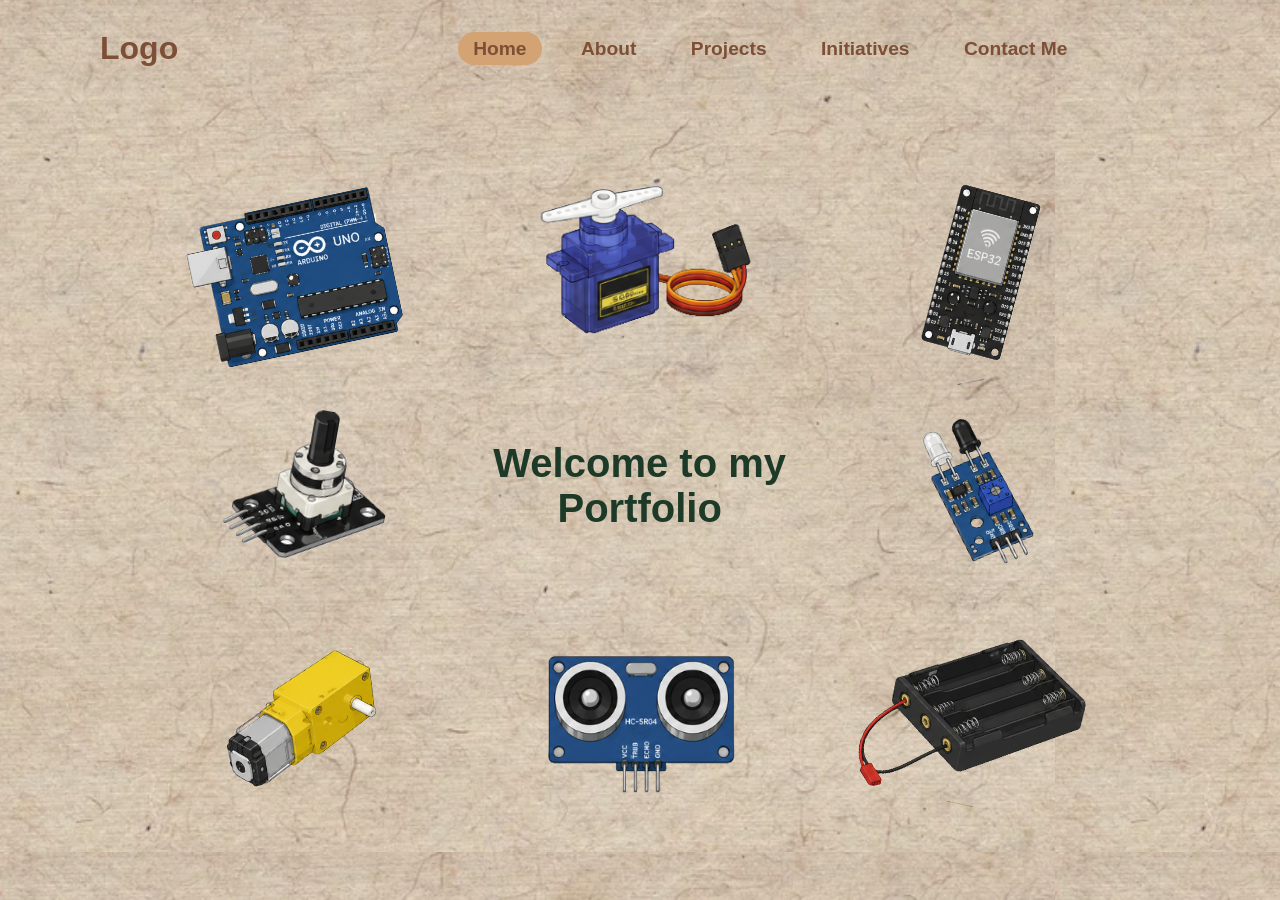
==== index.html @ 2d69be0c "Merge branch 'main' of https://github.com/PakshPuri/baldeagle" ====
<html>
    <head>
        <meta charset="UTF-8">
        <meta name="viewport" content="width=device-width, initial-scale=1.0">
        <meta http-equiv="X-UA-Compatible" content="ie=edge">
        <title>Paksh ka portfolio </title>
        <link rel="stylesheet" href="pks.css">
    </head>
    <body>
        <div class="app-scrollbar-wrapper">
                <header>
                    <h2 class="logo">Logo</h2>
                    <nav class="navigation">
                        <a href="#home" class="active">Home</a>
                        <a href="#about">About</a>
                        <a href="#projects">Projects</a>
                        <a href="#initiatives">Initiatives</a>
                        <a href="#contact">Contact Me</a>
                    </nav>
                </header>
                <section class="parallax" id="home">
                    <img src="img1.png" alt="1" id="img1">
                    <img src="img8.png" alt="8" id="img8"> 
                    <img src="img2.png" alt="2" id="img2">
                    <img src="img3.png" alt="3" id="img3">
                    <h2 id="text">Welcome to my Portfolio</h2>
                    <img src="img4.png" alt="4" id="img4">   
                    <img src="img12.png" alt="5" id="img5">
                    <img src="img13.png" alt="6" id="img6"> 
                    <img src="img11.png" alt="7" id="img7">
                </section>
                <section class="sec" id="about">
                    <h2>About Me</h2>
                    <div class="layout-container">
                        <p class="left-text">Lorem ipsum dolor sit amet, consectetur adipiscing elit. Donec vel sapien eget nunc efficitur commodo. Curabitur at felis a enim efficitur bibendum. Sed ut perspiciatis unde omnis iste natus error sit voluptatem accusantium doloremque laudantium.
                            Lorem ipsum dolor sit amet, consectetur adipisicing elit. Ipsum quisquam molestias consectetur sapiente optio magni. Omnis vitae quo corrupti odit similique nisi officia atque consectetur suscipit. Cupiditate eos adipisci ipsa.
                            Lorem ipsum dolor, sit amet consectetur adipisicing elit. Aliquam autem soluta quis? Nobis, quo vitae? Dolor repudiandae, beatae alias adipisci rerum nam quas similique molestias autem. Optio aut odit ad.
                            Lorem ipsum dolor sit amet consectetur adipisicing elit. Voluptas, voluptate. Doloribus, quisquam. Voluptas, voluptate. Doloribus, quisquam. Voluptas, voluptate. Doloribus, quisquam. Voluptas, voluptate. Doloribus, quisquam.
                            <br><br>
                            Lorem ipsum dolor sit amet, consectetur adipiscing elit. Donec vel sapien eget nunc efficitur commodo. Curabitur at felis a enim efficitur bibendum. Sed ut perspiciatis unde omnis iste natus error sit voluptatem accusantium doloremque laudantium.
                            Lorem ipsum dolor sit amet, consectetur adipisicing elit. Ipsum quisquam molestias consectetur sapiente optio magni. Omnis vitae quo corrupti odit similique nisi officia atque consectetur suscipit. Cupiditate eos adipisci ipsa.
                            Lorem ipsum dolor, sit amet consectetur adipisicing elit. Aliquam autem soluta quis? Nobis, quo vitae? Dolor repudiandae, beatae alias adipisci rerum nam quas similique molestias autem. Optio aut odit ad.
                            Lorem ipsum dolor sit amet consectetur adipisicing elit. Voluptas, voluptate. Doloribus, quisquam. Voluptas, voluptate. Doloribus, quisquam. Voluptas, voluptate. Doloribus, quisquam. Voluptas, voluptate. Doloribus, quisquam.
                            <br><br>
                            Lorem ipsum dolor sit amet, consectetur adipiscing elit. Donec vel sapien eget nunc efficitur commodo. Curabitur at felis a enim efficitur bibendum. Sed ut perspiciatis unde omnis iste natus error sit voluptatem accusantium doloremque laudantium.
                            Lorem ipsum dolor sit amet, consectetur adipisicing elit. Ipsum quisquam molestias consectetur sapiente optio magni. Omnis vitae quo corrupti odit similique nisi officia atque consectetur suscipit. Cupiditate eos adipisci ipsa.
                            Lorem ipsum dolor, sit amet consectetur adipisicing elit. Aliquam autem soluta quis? Nobis, quo vitae? Dolor repudiandae, beatae alias adipisci rerum nam quas similique molestias autem. Optio aut odit ad.
                            Lorem ipsum dolor sit amet consectetur adipisicing elit. Voluptas, voluptate. Doloribus, quisquam. Voluptas, voluptate. Doloribus, quisquam. Voluptas, voluptate. Doloribus, quisquam. Voluptas, voluptate. Doloribus, quisquam.
                            <br><br>
                            Lorem ipsum dolor sit amet, consectetur adipiscing elit. Donec vel sapien eget nunc efficitur commodo. Curabitur at felis a enim efficitur bibendum. Sed ut perspiciatis unde omnis iste natus error sit voluptatem accusantium doloremque laudantium.
                            Lorem ipsum dolor sit amet, consectetur adipisicing elit. Ipsum quisquam molestias consectetur sapiente optio magni. Omnis vitae quo corrupti odit similique nisi officia atque consectetur suscipit. Cupiditate eos adipisci ipsa.
                            Lorem ipsum dolor, sit amet consectetur adipisicing elit. Aliquam autem soluta quis? Nobis, quo vitae? Dolor repudiandae, beatae alias adipisci rerum nam quas similique molestias autem. Optio aut odit ad.
                            Lorem ipsum dolor sit amet consectetur adipisicing elit. Voluptas, voluptate. Doloribus, quisquam. Voluptas, voluptate. Doloribus, quisquam. Voluptas, voluptate. Doloribus, quisquam. Voluptas, voluptate. Doloribus, quisquam.
                            <br><br>
                            Lorem ipsum dolor sit amet, consectetur adipiscing elit. Donec vel sapien eget nunc efficitur commodo. Curabitur at felis a enim efficitur bibendum. Sed ut perspiciatis unde omnis iste natus error sit voluptatem accusantium doloremque laudantium.
                            Lorem ipsum dolor sit amet, consectetur adipisicing elit. Ipsum quisquam molestias consectetur sapiente optio magni. Omnis vitae quo corrupti odit similique nisi officia atque consectetur suscipit. Cupiditate eos adipisci ipsa.
                            Lorem ipsum dolor, sit amet consectetur adipisicing elit. Aliquam autem soluta quis? Nobis, quo vitae? Dolor repudiandae, beatae alias adipisci rerum nam quas similique molestias autem. Optio aut odit ad.
                            Lorem ipsum dolor sit amet consectetur adipisicing elit. Voluptas, voluptate. Doloribus, quisquam. Voluptas, voluptate. Doloribus, quisquam. Voluptas, voluptate. Doloribus, quisquam. Voluptas, voluptate. Doloribus, quisquam.
                            <br><br>
                            Lorem ipsum dolor sit amet, consectetur adipiscing elit. Donec vel sapien eget nunc efficitur commodo. Curabitur at felis a enim efficitur bibendum. Sed ut perspiciatis unde omnis iste natus error sit voluptatem accusantium doloremque laudantium.
                            Lorem ipsum dolor sit amet, consectetur adipisicing elit. Ipsum quisquam molestias consectetur sapiente optio magni. Omnis vitae quo corrupti odit similique nisi officia atque consectetur suscipit. Cupiditate eos adipisci ipsa.
                            Lorem ipsum dolor, sit amet consectetur adipisicing elit. Aliquam autem soluta quis? Nobis, quo vitae? Dolor repudiandae, beatae alias adipisci rerum nam quas similique molestias autem. Optio aut odit ad.
                            Lorem ipsum dolor sit amet consectetur adipisicing elit. Voluptas, voluptate. Doloribus, quisquam. Voluptas, voluptate. Doloribus, quisquam. Voluptas, voluptate. Doloribus, quisquam. Voluptas, voluptate. Doloribus, quisquam.
                        </p>
                        <div class="slider" style="--width: 250px; --height: 250px; --quantity: 9;">
                            <div class="list">
                                <div class="item" style="--position: 1;"><img src="img1.png" alt="16"></div>
                                <div class="item" style="--position: 2;"><img src="img2.png" alt="17"></div>
                                <div class="item" style="--position: 3;"><img src="img3.png" alt="18"></div>
                                <div class="item" style="--position: 4;"><img src="img4.png" alt="19"></div>
                                <div class="item" style="--position: 5;"><img src="img7.png" alt="20"></div>
                                <div class="item" style="--position: 6;"><img src="img8.png" alt="21"></div>
                                <div class="item" style="--position: 7;"><img src="img11.png" alt="22"></div>
                                <div class="item" style="--position: 8;"><img src="img12.png" alt="23"></div>
                                <div class="item" style="--position: 9;"><img src="img13.png" alt="24"></div> 
                            </div>
                        </div>
                    </div>
                </section>
                <section class="sec" id="projects">
                    <div class="robot-wrapper">
                        <img src="img9.png" class="robot-body" alt="Robot Body">
                        <img src="img10.png" class="robot-arm" alt="Robot Arm">
                    </div>
                    <h2 class="has">Projects</h2>
                    <div class="man">
                        <div class="boy" style="--quantity: 9;">
                            <div class="guy" style="--position: 1;">
                                <div class="article-box">
                                    <h3 class="article-title">Lorem Ipsum Heading</h3>
                                    <img src="https://placehold.co/250x200/D4A373/ffffff?text=Image" alt="Article Thumbnail" class="article-img">
                                    <p class="article-text">
                                        Lorem ipsum dolor sit amet, consectetur adipiscing elit. Sed do eiusmod tempor incididunt ut labore et dolore magna aliqua. Ut enim ad minim veniam, quis nostrud exercitation ullamco laboris nisi ut aliquip ex ea commodo consequat. Duis aute irure dolor in reprehenderit in voluptate velit esse cillum dolore.
                                    </p>
                                </div>
                            </div>
                            <div class="guy" style="--position: 2;">
                                <div class="article-box">
                                    <h3 class="article-title">Lorem Ipsum Heading</h3>
                                    <img src="https://placehold.co/250x200/D4A373/ffffff?text=Image" alt="Article Thumbnail" class="article-img">
                                    <p class="article-text">
                                        Lorem ipsum dolor sit amet, consectetur adipiscing elit. Sed do eiusmod tempor incididunt ut labore et dolore magna aliqua. Ut enim ad minim veniam, quis nostrud exercitation ullamco laboris nisi ut aliquip ex ea commodo consequat. Duis aute irure dolor in reprehenderit in voluptate velit esse cillum dolore.
                                    </p>
                                </div>
                            </div>
                            <div class="guy" style="--position: 3;">
                                <div class="article-box">
                                    <h3 class="article-title">Lorem Ipsum Heading</h3>
                                    <img src="https://placehold.co/250x200/D4A373/ffffff?text=Image" alt="Article Thumbnail" class="article-img">
                                    <p class="article-text">
                                        Lorem ipsum dolor sit amet, consectetur adipiscing elit. Sed do eiusmod tempor incididunt ut labore et dolore magna aliqua. Ut enim ad minim veniam, quis nostrud exercitation ullamco laboris nisi ut aliquip ex ea commodo consequat. Duis aute irure dolor in reprehenderit in voluptate velit esse cillum dolore.
                                    </p>
                                </div>
                            </div>
                            <div class="guy" style="--position: 4;">
                                <div class="article-box">
                                    <h3 class="article-title">Lorem Ipsum Heading</h3>
                                    <img src="https://placehold.co/250x200/D4A373/ffffff?text=Image" alt="Article Thumbnail" class="article-img">
                                    <p class="article-text">
                                        Lorem ipsum dolor sit amet, consectetur adipiscing elit. Sed do eiusmod tempor incididunt ut labore et dolore magna aliqua. Ut enim ad minim veniam, quis nostrud exercitation ullamco laboris nisi ut aliquip ex ea commodo consequat. Duis aute irure dolor in reprehenderit in voluptate velit esse cillum dolore.
                                    </p>
                                </div>
                            </div>
                            <div class="guy" style="--position: 5;">
                                <div class="article-box">
                                    <h3 class="article-title">Lorem Ipsum Heading</h3>
                                    <img src="https://placehold.co/250x200/D4A373/ffffff?text=Image" alt="Article Thumbnail" class="article-img">
                                    <p class="article-text">
                                        Lorem ipsum dolor sit amet, consectetur adipiscing elit. Sed do eiusmod tempor incididunt ut labore et dolore magna aliqua. Ut enim ad minim veniam, quis nostrud exercitation ullamco laboris nisi ut aliquip ex ea commodo consequat. Duis aute irure dolor in reprehenderit in voluptate velit esse cillum dolore.
                                    </p>
                                </div>
                            </div>
                            <div class="guy" style="--position: 6;">
                                <div class="article-box">
                                    <h3 class="article-title">Lorem Ipsum Heading</h3>
                                    <img src="https://placehold.co/250x200/D4A373/ffffff?text=Image" alt="Article Thumbnail" class="article-img">
                                    <p class="article-text">
                                        Lorem ipsum dolor sit amet, consectetur adipiscing elit. Sed do eiusmod tempor incididunt ut labore et dolore magna aliqua. Ut enim ad minim veniam, quis nostrud exercitation ullamco laboris nisi ut aliquip ex ea commodo consequat. Duis aute irure dolor in reprehenderit in voluptate velit esse cillum dolore.
                                    </p>
                                </div>
                            </div>
                            <div class="guy" style="--position: 7;">
                                <div class="article-box">
                                    <h3 class="article-title">Lorem Ipsum Heading</h3>
                                    <img src="https://placehold.co/250x200/D4A373/ffffff?text=Image" alt="Article Thumbnail" class="article-img">
                                    <p class="article-text">
                                        Lorem ipsum dolor sit amet, consectetur adipiscing elit. Sed do eiusmod tempor incididunt ut labore et dolore magna aliqua. Ut enim ad minim veniam, quis nostrud exercitation ullamco laboris nisi ut aliquip ex ea commodo consequat. Duis aute irure dolor in reprehenderit in voluptate velit esse cillum dolore.
                                    </p>
                                </div>
                            </div>
                            <div class="guy" style="--position: 8;">
                                <div class="article-box">
                                    <h3 class="article-title">Lorem Ipsum Heading</h3>
                                    <img src="https://placehold.co/250x200/D4A373/ffffff?text=Image" alt="Article Thumbnail" class="article-img">
                                    <p class="article-text">
                                        Lorem ipsum dolor sit amet, consectetur adipiscing elit. Sed do eiusmod tempor incididunt ut labore et dolore magna aliqua. Ut enim ad minim veniam, quis nostrud exercitation ullamco laboris nisi ut aliquip ex ea commodo consequat. Duis aute irure dolor in reprehenderit in voluptate velit esse cillum dolore.
                                    </p>
                                </div>
                            </div>
                            <div class="guy" style="--position: 9;">
                                <div class="article-box">
                                    <h3 class="article-title">Lorem Ipsum Heading</h3>
                                    <img src="https://placehold.co/250x200/D4A373/ffffff?text=Image" alt="Article Thumbnail" class="article-img">
                                    <p class="article-text">
                                        Lorem ipsum dolor sit amet, consectetur adipiscing elit. Sed do eiusmod tempor incididunt ut labore et dolore magna aliqua. Ut enim ad minim veniam, quis nostrud exercitation ullamco laboris nisi ut aliquip ex ea commodo consequat. Duis aute irure dolor in reprehenderit in voluptate velit esse cillum dolore.
                                    </p>
                                </div>
                            </div>
                        </div>
                    </div>
                </section>
                <section  class="sec" id="initiatives">
                    <h2 class="has">Initiatives</h2>
                        <div class="vroaajkalthandbahuthogayihai">
                            <div class ="AYELISTENTOTHIS">
                                <img src="" alt=".." class="HOPLAYIVO-HUMHIPLAYETHE">
                                <h3 class="RAPKATHAMAUSAM">CodeKiran</h3>
                                <img src="" alt=".." class="ITNEMEINTUJHELAGGAYITHAND">
                                <p class="LAADLEISS-SETHANDETOUSKEREPLYTHE">lorem ipsum dolor sit amet, consectetur adipiscing elit. bro finish this come on vs code wheres the lorem placeholder whys it glitchin</p>
                            </div>
                            <br>
                            <br>
                            <div class ="AYELISTENTOTHIS">
                                <img src="" alt=".." class="HOPLAYIVO-HUMHIPLAYETHE">
                                <h3 class="RAPKATHAMAUSAM">Alfaaz</h3>
                                <img src="" alt=".." class="ITNEMEINTUJHELAGGAYITHAND">
                                <p class="LAADLEISS-SETHANDETOUSKEREPLYTHE">lorem ipsum dolor sit amet, consectetur adipiscing elit. bro finish this come on vs code wheres the lorem placeholder whys it glitchin</p>
                            </div>
                        </div>
                </section>
                <section class="sec" id="contact">
                    <h2 class="has">Contact Me</h2>
                    <!-- The form action points directly to your Vercel serverless Python endpoint -->
                    <form action="/api/submit" method="POST" class="contact-form">

                    <!-- Form Header (Optional) -->
                    <h3 class="form-title">Send an Email</h3>
                    <form action="/api/submit" method="POST" class="contact-form">
                    <h2 class="form-title">Send an Email</h2>

                    <!-- 1. STRICT EMAIL INPUT (Requires '@' and a domain extension) -->
                    <div class="form-group">
                        <label for="email">Your Gmail Address</label>
                        <input 
                        type="email" 
                        id="email" 
                        name="visitor_email" 
                        placeholder="example@gmail.com" 
                        required
                        >
                    </div>

                    <!-- 2. REQUIRED SUBJECT BOX -->
                    <div class="form-group">
                        <label for="subject">Subject</label>
                        <input 
                        type="text" 
                        id="subject" 
                        name="email_subject" 
                        placeholder="What is this regarding?" 
                        required
                        >
                    </div>

                    <!-- 3. STRICT PHONE BOX (Requires exactly a real number layout pattern) -->
                    <div class="form-group">
                        <label for="phone">Your Contact Number</label>
                        <input 
                        type="tel" 
                        id="phone" 
                        name="visitor_phone" 
                        placeholder="1234567890"
                        pattern="[0-9]{10}"
                        title="Please enter a valid phone number containing 10 digits"
                        required
                        >
                    </div>

                    <!-- 4. REQUIRED TEXTAREA BOX -->
                    <div class="form-group">
                        <label for="message">What you want to say</label>
                        <textarea 
                        id="message" 
                        name="visitor_message" 
                        rows="6" 
                        placeholder="Type your message here..." 
                        required
                        ></textarea>
                    </div>

                    <!-- Honeypot anti-spam box remains hidden -->
                    <div class="honeypot-field" aria-hidden="true">
                        <input type="text" id="website" name="website" autocomplete="off" tabindex="-1">
                    </div>

                    <button type="submit" class="submit-btn">Send Message</button>
                    </form>

                </section>
                <script src="pks.js"></script>
                <div id="projectModal" class="modal-overlay">
            <div class="modal-content">
                    <span class="modal-close">&times;</span>
                    <div id="modalBody">
                        </div>
                </div>
                <div class="escape-hint">Press ESC to exit fullscreen</div>
            </div>
            <!-- Custom Success Toast Notification Box -->
            <div id="success-toast" class="toast-hidden">
                <div class="toast-content">
                    <svg class="toast-icon" viewBox="0 0 24 24"><path d="M9 16.17L4.83 12l-1.42 1.41L9 19 21 7l-1.41-1.41z"/></svg>
                    <span>Submitted!</span>
                </div>
            </div>
        </div>
    </body>
</html>
---- pks.css ----
@import url('https://googleapis.com');

*{
    margin: 0;
    padding: 0;
    box-sizing: border-box;
    font-family: "Space Grotesk", sans-serif;
}

body {
    background-image: url("img15.png");
    min-height: 100vh;

}

header {
    position: fixed;
    top: 0;
    left: 0;
    width: 100%;
    padding: 30px 100px;
    display: flex;
    justify-content: flex-start;
    align-items: center;
    z-index: 100;
    background-image: url("img15.png");
}

.parallax {
    display: grid;
    grid-template-columns: repeat(3, 1fr);
    grid-template-rows: repeat(3, 1fr);
    gap: 15px;
    min-height: 100vh;
    padding: 160px 50px 100px 50px;
    align-items: center;
    justify-items: center;
    overflow-x: hidden;
    max-width: 1100px;
    margin: 0 auto;
    overflow-y: hidden;
}

.logo {
    color: #7D4F37;
    font-size: 2em;
    margin-right: 270px;
}

.navigation a {
    color: #7D4F37;
    font-size: 1.2em;
    text-decoration: none;
    padding: 6px 15px;
    border-radius: 20px;
    margin: 0 10px;
    font-weight: 600;
    font-family: "Space Grotesk", sans-serif;
}

.navigation a:hover,
.navigation a.active {
    background-color: #D4A373;
    color: #7D4F37;
}

#text {
    color: #1C3A27;
    font-size: 2.5em;
    font-weight: 600;
    text-align: center;
    position: relative;
    z-index: 1;
    will-change: transform;
}

.parallax img {
    width: 100%;
    height: 100%;
    max-width: 250px;
    max-height: 23vh;
    object-fit: contain;
    background-color: transparent;
    transform: rotate(var(--rot, 0deg));
    transition: transform 0.4s cubic-bezier(0.175, 0.885, 0.32, 1.275);
    cursor: pointer;
}

#img1 { --rot: -12deg; }
#img8 { --rot: 0deg; }
#img2 { --rot: 15deg; }
#img3 { --rot: 10deg; }
#img4 { --rot: -12deg; }
#img5 { --rot: -8deg; }
#img6 { --rot: 0deg; }
#img7 { --rot: 12deg; }

#img1, #img2, #img3, #img4, #img5, #img6, #img7, #img8 {
    transition: none !important;
}

.sec {
    position: relative;
    background-image: url("img15.png");
    padding: 100px;
}

.sec h2 {
    font-size: 3em;
    color: #1C3A27;
    margin-bottom: 20px;
}

.sec p {
    font-size: 1em;
    color: #2B2625;
    font-weight: 175;
}
html {
    scroll-behavior: smooth;
}
/* Step A: Lock the root window down so it cannot scroll natively */
html, body {
  height: 100%;
  margin: 0;
  padding: 0;
  overflow: hidden; /* Erases the primary white gutter completely */
}

/* Step B: Create a full-screen scroll container */
.app-scrollbar-wrapper {
  width: 100vw;
  height: 100vh;
  overflow-y: scroll; /* Handles your site's vertical scrolling mechanics */
  
  /* Apply your textured crinkled paper background asset globally here */
  background-image: url('your-paper-texture-file.png'); 
  background-size: cover;
  background-repeat: no-repeat;
  background-attachment: local; /* Scrolls smoothly inline with your content */
}

/* Step C: Inject the exact same texture into the WebKit scroll track! */
.app-scrollbar-wrapper::-webkit-scrollbar {
  width: 14px;
}

.app-scrollbar-wrapper::-webkit-scrollbar-track {
  /* Copy your exact paper asset URL route right into the track element */
  background-image: url('your-paper-texture-file.png');
  background-position: right top; /* Aligns texture flawlessly to the right edge */
  background-size: cover;
}

/* Step D: Style your clean dark brown draggable scroll handle */
.app-scrollbar-wrapper::-webkit-scrollbar-thumb {
  background-color: #4a3329; /* Matches your dark brown heading layout color */
  border: 3px solid transparent;
  background-clip: padding-box;
  border-radius: 10px;
}

.app-scrollbar-wrapper::-webkit-scrollbar-thumb:hover {
  background-color: #2b1e18;
}

.layout-container {
    display: grid;
    grid-template-columns: 1fr auto;
    gap: 40px;
    align-items: stretch;
    width: 100%;
    max-width: 1000px;
    margin: 0 auto;
}

.left-text {
    margin: 0;
    line-height: 1.6;
    font-size: 1.1rem;
}

.slider {
    --speed: 25s;
    width: var(--width);
    position: relative;
    overflow: hidden;
}

.slider .list {
    position: absolute;
    top: 0;
    bottom: 0;
    left: 0;
    right: 0;
}

.slider .list .item {
    width: var(--width);
    height: var(--height);
    position: absolute;
    top: 100%;
    animation: autoRunY var(--speed) linear infinite;
    animation-delay: calc((var(--speed) / var(--quantity)) * (var(--quantity) - var(--position)) * -1);
}

.slider .list .item img {
    width: 100%;
    height: 100%;
    object-fit: contain;
}

@keyframes autoRunY {
    from { top: 100%; }
    to   { top: calc(var(--height) * -1); }
}

/* --- 3D CAROUSEL MECHANICS --- */
.man {
    width: 100%;
    height: 651px; /* 1. Changed from 105svh to a fixed height that fits your 300px cards comfortably */
    margin-top: 5px; /* 2. Controls exactly how close the cards get to your "Projects" heading */
    text-align: center;
    overflow: hidden;
    position: relative;
    display: flex;
    align-items: center;
    justify-content: center;
}
.man .boy {
    position: relative;
    /* 1. Made the cards significantly smaller so they fit on standard screens */
    width: 260px; 
    height: 300px; 
    transform-style: preserve-3d;
    transform: perspective(1000px);
    animation: autoRun 40s linear infinite; 
}

@keyframes autoRun {
    from { transform: perspective(1000px) rotateX(-8deg) rotateY(0deg); }
    to   { transform: perspective(1000px) rotateX(-8deg) rotateY(360deg); }
}

.man .boy .guy {
    position: absolute;
    inset: 0;
    /* 2. Pulled the cards closer together (from 550px to 380px radius) so it doesn't bleed off screen */
    transform: rotateY(calc((var(--position) - 1) * (360 / var(--quantity)) * -1deg)) translateZ(380px); 
}

.man .boy:hover {
    animation-play-state: paused;
}


/* --- NEWSPAPER CARD LAYOUT --- */
.article-box {
    display: block; 
    background-color: #E7D9C9; /* Slightly more solid to hide background overlap */
    border: 1px solid #7D4F37;
    padding: 15px; /* Tighter padding for a smaller box */
    width: 100%; 
    height: 100%; 
    box-sizing: border-box; 
    font-family: "Space Grotesk", sans-serif;
    box-shadow: 2px 4px 10px rgba(0, 0, 0, 0.05);
    overflow: hidden; 
    backface-visibility: hidden;
    -webkit-backface-visibility: hidden;
    text-align: left; 
    cursor: pointer; /* Makes it obvious the card can be clicked */
    display: block; 
    background-color: #fbe1ca;
}

.article-title {
    color: #1C3A27;
    font-size: 1.2em; /* Smaller font */
    font-weight: 600;
    margin-top: 0;
    margin-bottom: 10px;
    text-align: center; 
    border-bottom: 2px solid #7D4F37; 
    padding-bottom: 5px;
}

.article-img {
    float: right; 
    margin-left: 15px;
    margin-bottom: 5px;
    /* 3. Scaled down the image so text has more room to wrap */
    width: 110px;
    height: 90px;
    object-fit: cover;
    border-radius: 6px;
    border: 1px solid rgba(125, 79, 55, 0.2);
    transform: translateZ(0); 
}

.article-text {
    color: #2B2625;
    font-size: 0.85em; 
    line-height: 1.4;
    margin: 0;
    
    /* THE FIX: Switch to left alignment. Justify is what caused the massive gap! */
    text-align: left; 
    
    /* Optional newspaper trick: allows the browser to add hyphens to long words instead of breaking the whole word down a line */
    -webkit-hyphens: auto;
    -ms-hyphens: auto;
    hyphens: auto; 
}

/* Mobile override for small screens */
@media (max-width: 600px) {
    .man .boy {
        width: 280px; 
        height: auto;
        min-height: 250px;
    }
    .man .boy .guy {
        transform: rotateY(calc((var(--position) - 1) * (360 / var(--quantity)) * -1deg)) translateZ(250px);
    }
    .article-img {
        float: none;
        display: block;
        width: 100%;
        height: 120px;
        margin-left: 0;
        margin-bottom: 10px;
    }
}
/* Robot */
.robot-wrapper {
    position: relative;
    width: 500px;
    height: 100px;
    margin: 100px auto;
}

.robot-body {
    position: absolute;
    width: 350px;
    top: 50%;
    left: 50%;
    transform: translate(-50%, -50%);
    z-index: 2;
}

.robot-arm {
    position: absolute;
    width: 350px;       
    top: -95%;           /* Keep your current resting position */
    left: 14%;          
    z-index: 2; 

    /* ================= THE PIVOT ================= */
    /* We use exact pixels. X (from left) and Y (from top) */
    transform-origin: 233px 155px; 
    /* ============================================= */

    transition: transform 0s ease-out;

}

    /* Pivot at the shoulder joint — tweak these % values to match your img10.png */

/* Hidden by default, covers the entire viewport */
.modal-overlay {
    display: none; 
    position: fixed;
    inset: 0;
    background-color: rgba(28, 58, 39, 0.4); /* Dark translucent version of your dark green */
    backdrop-filter: blur(8px); /* Blurs the 3D spinning background beautifully */
    z-index: 9999;
    justify-content: center;
    align-items: center;
    opacity: 0;
    transition: opacity 0.3s ease;
}

/* When active, trigger the view */
.modal-overlay.active {
    display: flex;
    opacity: 1;
}

/* The actual expanded card window */
.modal-content {
    background-color: #fbe1ca; /* Matches your newspaper card color */
    border: 2px solid #7D4F37;
    border-radius: 12px;
    padding: 30px;
    width: 90%;
    max-width: 700px;
    max-height: 80vh;
    overflow-y: auto;
    position: relative;
    box-shadow: 0 10px 30px rgba(0,0,0,0.15);
    
    /* Smooth scale-up animation */
    transform: scale(0.7);
    transition: transform 0.3s cubic-bezier(0.34, 1.56, 0.64, 1);
}

.modal-overlay.active .modal-content {
    transform: scale(1);
}

/* Close Button (X) */
.modal-close {
    position: absolute;
    top: 15px;
    right: 20px;
    font-size: 28px;
    color: #7D4F37;
    cursor: pointer;
    font-weight: bold;
}

/* YouTube style Escape hint */
.escape-hint {
    position: absolute;
    top: 20px;
    left: 50%;
    transform: translateX(-50%);
    background: rgba(0, 0, 0, 0.7);
    color: #fff;
    padding: 8px 16px;
    border-radius: 4px;
    font-family: sans-serif;
    font-size: 0.85em;
    pointer-events: none;
    opacity: 0;
    transition: opacity 0.5s ease;
}

.modal-overlay.active .escape-hint {
    opacity: 1;
    animation: fadeOutHint 3s forwards 1.5s; /* Fades out after a few seconds just like YT */
}

@keyframes fadeOutHint {
    to { opacity: 0; }
}
.has {
    text-align: center;
}


/*this website will go down in history i tell you*/
/*idek bro its 4am*/
.AYELISTENTOTHIS{
    display: block; 
    background-color: #e7d9c950; /* Slightly more solid to hide background overlap */
    border: 1px solid #7d4f3770;
    padding: 15px; /* Tighter padding for a smaller box */
    width: 100%; 
    height: 80%; 
    box-sizing: border-box; 
    font-family: "Space Grotesk", sans-serif;
    box-shadow: 2px 4px 10px rgba(0, 0, 0, 0.05);
    overflow: hidden; 
    backface-visibility: hidden;
    -webkit-backface-visibility: hidden;
    text-align: left; 
    display: block; 
}

.RAPKATHAMAUSAM {
    color: #1C3A27;
    font-size: 2.2em; /* Smaller font */
    font-weight: 600;
    margin-top: 0;
    margin-bottom: 10px;
    text-align: center; 
    border-bottom: 2px solid #7D4F37; 
    padding-bottom: 5px;
}

.ITNEMEINTUJHELAGGAYITHAND {
    float: right; 
    margin-left: 15px;
    margin-bottom: 5px;
    /* 3. Scaled down the image so text has more room to wrap */
    width: 110px;
    height: 90px;
    object-fit: cover;
    border-radius: 6px;
    border: 1px solid rgba(125, 79, 55, 0.2);
    transform: translateZ(0); 
}

.LAADLEISS-SETHANDETOUSKEREPLYTHE {
    color: #2B2625;
    font-size: 0.85em; 
    line-height: 1.4;
    margin: 0;
    
    /* THE FIX: Switch to left alignment. Justify is what caused the massive gap! */
    text-align: left; 
    
    /* Optional newspaper trick: allows the browser to add hyphens to long words instead of breaking the whole word down a line */
    -webkit-hyphens: auto;
    -ms-hyphens: auto;
    hyphens: auto; 
}
.HOPLAYIVO-HUMHIPLAYETHE {
  display: flex;
  align-items: center; /* Aligns vertically */
  gap: 15px; /* Spacing between image and text */
}
/*this shit has taken way too much time off my life*/
/* Center the form container on your textured paper background */
.contact-form {
  max-width: 600px;
  margin: 40px auto;
  padding: 30px;
  /* Soft, semi-transparent cream container overlay */
  background: rgba(255, 255, 255, 0.25);
  box-shadow: 0 4px 15px rgba(0, 0, 0, 0.05);
  font-family: inherit;
}

/* Style the form title to match your dark green heading */
.form-title {
  color: #1b3322; /* Matches your visual header palette */
  margin-bottom: 25px;
  font-size: 2rem;
  text-align: center;
}

/* Force each input label and field onto its own distinct row */
.form-group {
  display: flex;
  flex-direction: column;
  margin-bottom: 20px;
}

/* Style the text labels */
.form-group label {
  color: #4a3329; /* Matches your dark brown text color */
  font-weight: 600;
  margin-bottom: 8px;
  font-size: 0.95rem;
}

/* Style the input text boxes and the textarea container */
.form-group input,
.form-group textarea {
  width: 100%;
  padding: 12px;
  border: 1.5px solid rgba(74, 51, 41, 0.3); /* Subtle brown border outline */
  border-radius: 6px;
  background: rgba(255, 255, 255, 0.6); /* Semi-clear internal field backing */
  color: #2b1e18;
  font-size: 1rem;
  box-sizing: border-box; /* Fixes elements running off the screen margin */
  transition: all 0.3s ease;
}

/* Smooth visual highlight effect when a user clicks into a field */
.form-group input:focus,
.form-group textarea:focus {
  outline: none;
  border-color: #1b3322; /* Switches to your accent green */
  background: rgba(255, 255, 255, 0.9);
  box-shadow: 0 0 8px rgba(27, 51, 34, 0.15);
}

/* Style your call-to-action Send Message button */
.submit-btn {
  width: 100%;
  background-color: #1b3322; /* Deep green primary fill */
  color: #ffffff;
  padding: 14px;
  border: none;
  border-radius: 6px;
  font-size: 1.1rem;
  font-weight: bold;
  cursor: pointer;
  transition: background-color 0.2s ease, transform 0.1s ease;
}

/* Darken button color and add a slight pop effect when hovered */
.submit-btn:hover {
  background-color: #122217;
  transform: translateY(-1px);
}

.submit-btn:active {
  transform: translateY(1px); /* Pushes down cleanly when clicked */
}
/* Toast fixed center placement overlay config */
#success-toast {
  position: fixed;
  top: 10%; /* Places it near the top center just like the Fullscreen notice */
  left: 50%;
  transform: translate(-50%, -50px);
  background: rgba(30, 30, 30, 0.9); /* Dark background theme */
  color: #ffffff;
  padding: 12px 24px;
  border-radius: 25px; /* Smooth rounded pill shape */
  box-shadow: 0 4px 15px rgba(0, 0, 0, 0.3);
  font-family: inherit;
  font-size: 0.95rem;
  z-index: 9999; /* Forces it over all other design layers */
  opacity: 0;
  pointer-events: none;
  transition: transform 0.4s cubic-bezier(0.175, 0.885, 0.32, 1.275), opacity 0.3s ease;
}

/* Flex item adjustments inside the pill container */
.toast-content {
  display: flex;
  align-items: center;
  gap: 10px;
}

/* Green checkmark indicator style */
.toast-icon {
  width: 20px;
  height: 20px;
  fill: #4caf50;
}

/* Class injected via JavaScript to slide down and fade in */
#success-toast.toast-show {
  opacity: 1;
  transform: translate(-50%, 0);
}
/* Forcefully hide the honeypot field across all screen sizes and browsers */
.honeypot-field {
  display: none !important;
  visibility: hidden !important;
  opacity: 0 !important;
  position: absolute !important;
  top: -9999px !important;
  left: -9999px !important;
  width: 0 !important;
  height: 0 !important;
  overflow: hidden !important;
  z-index: -9999 !important;
}
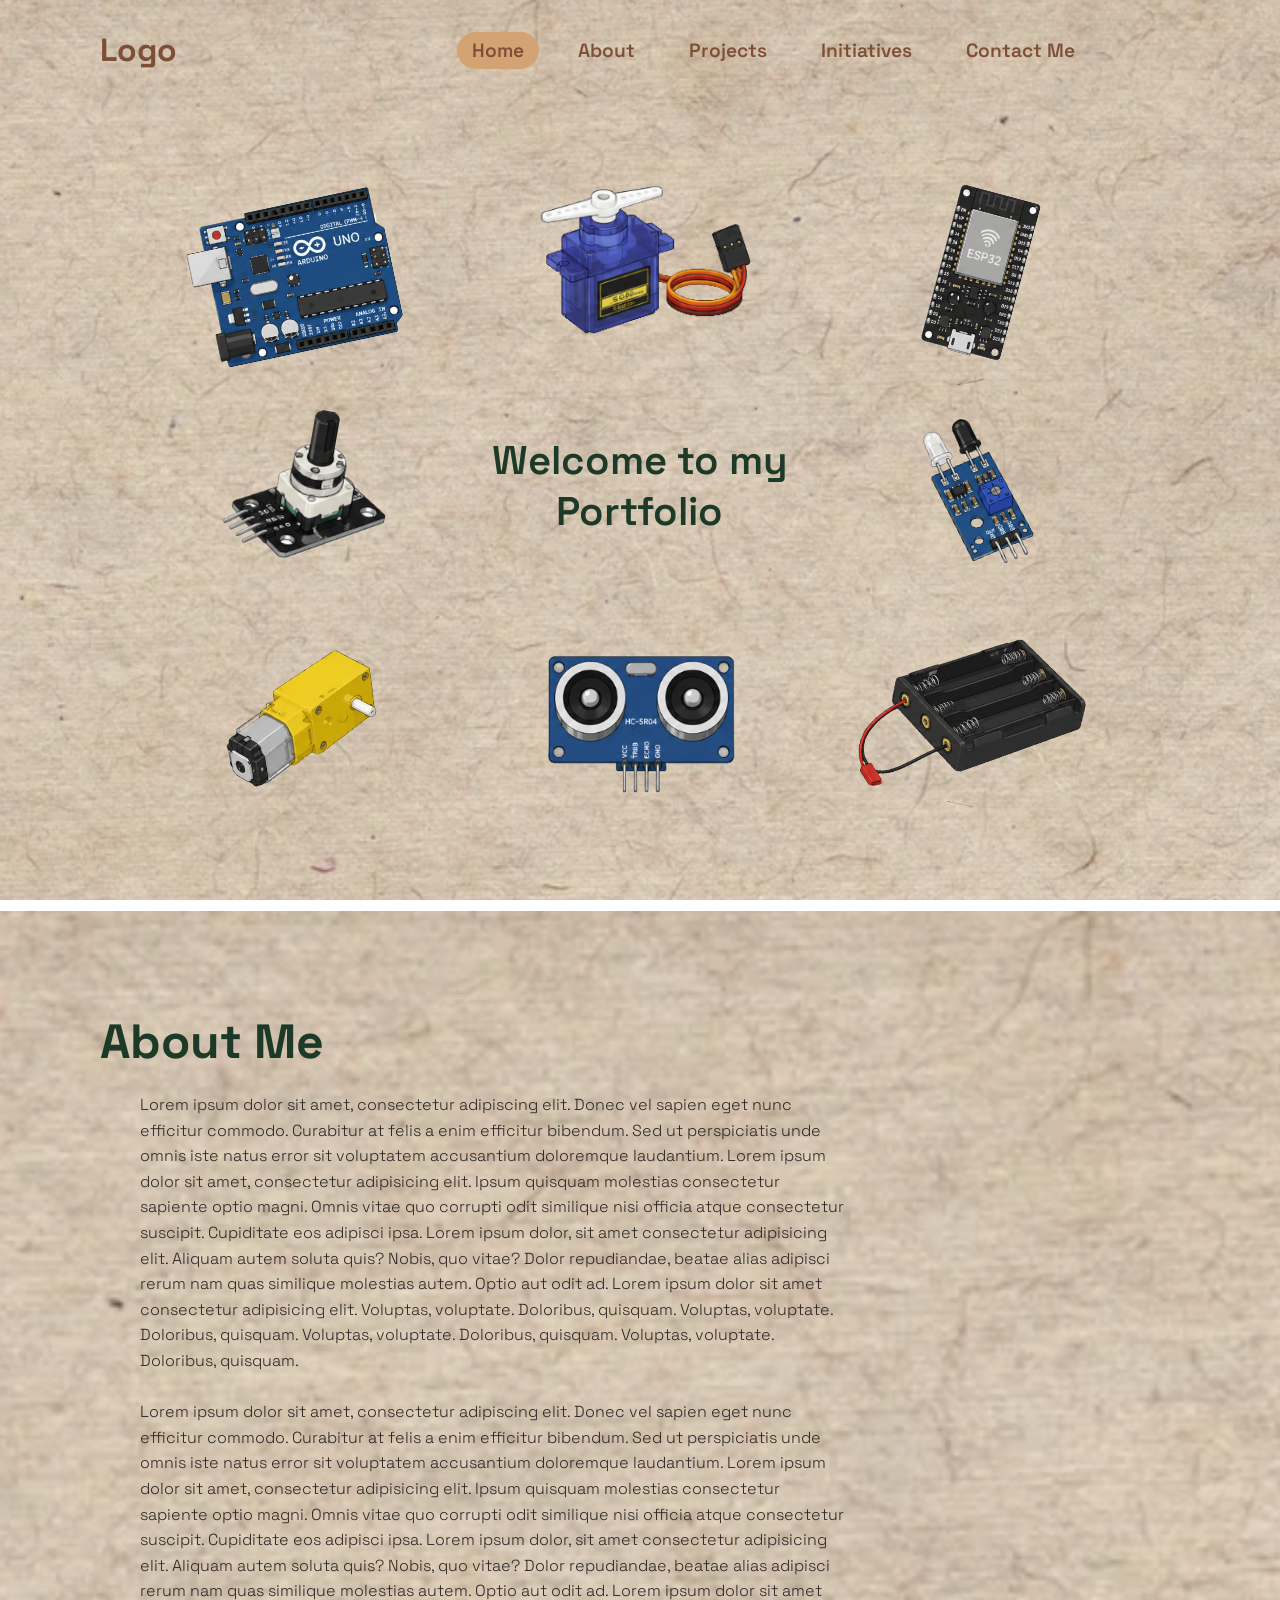
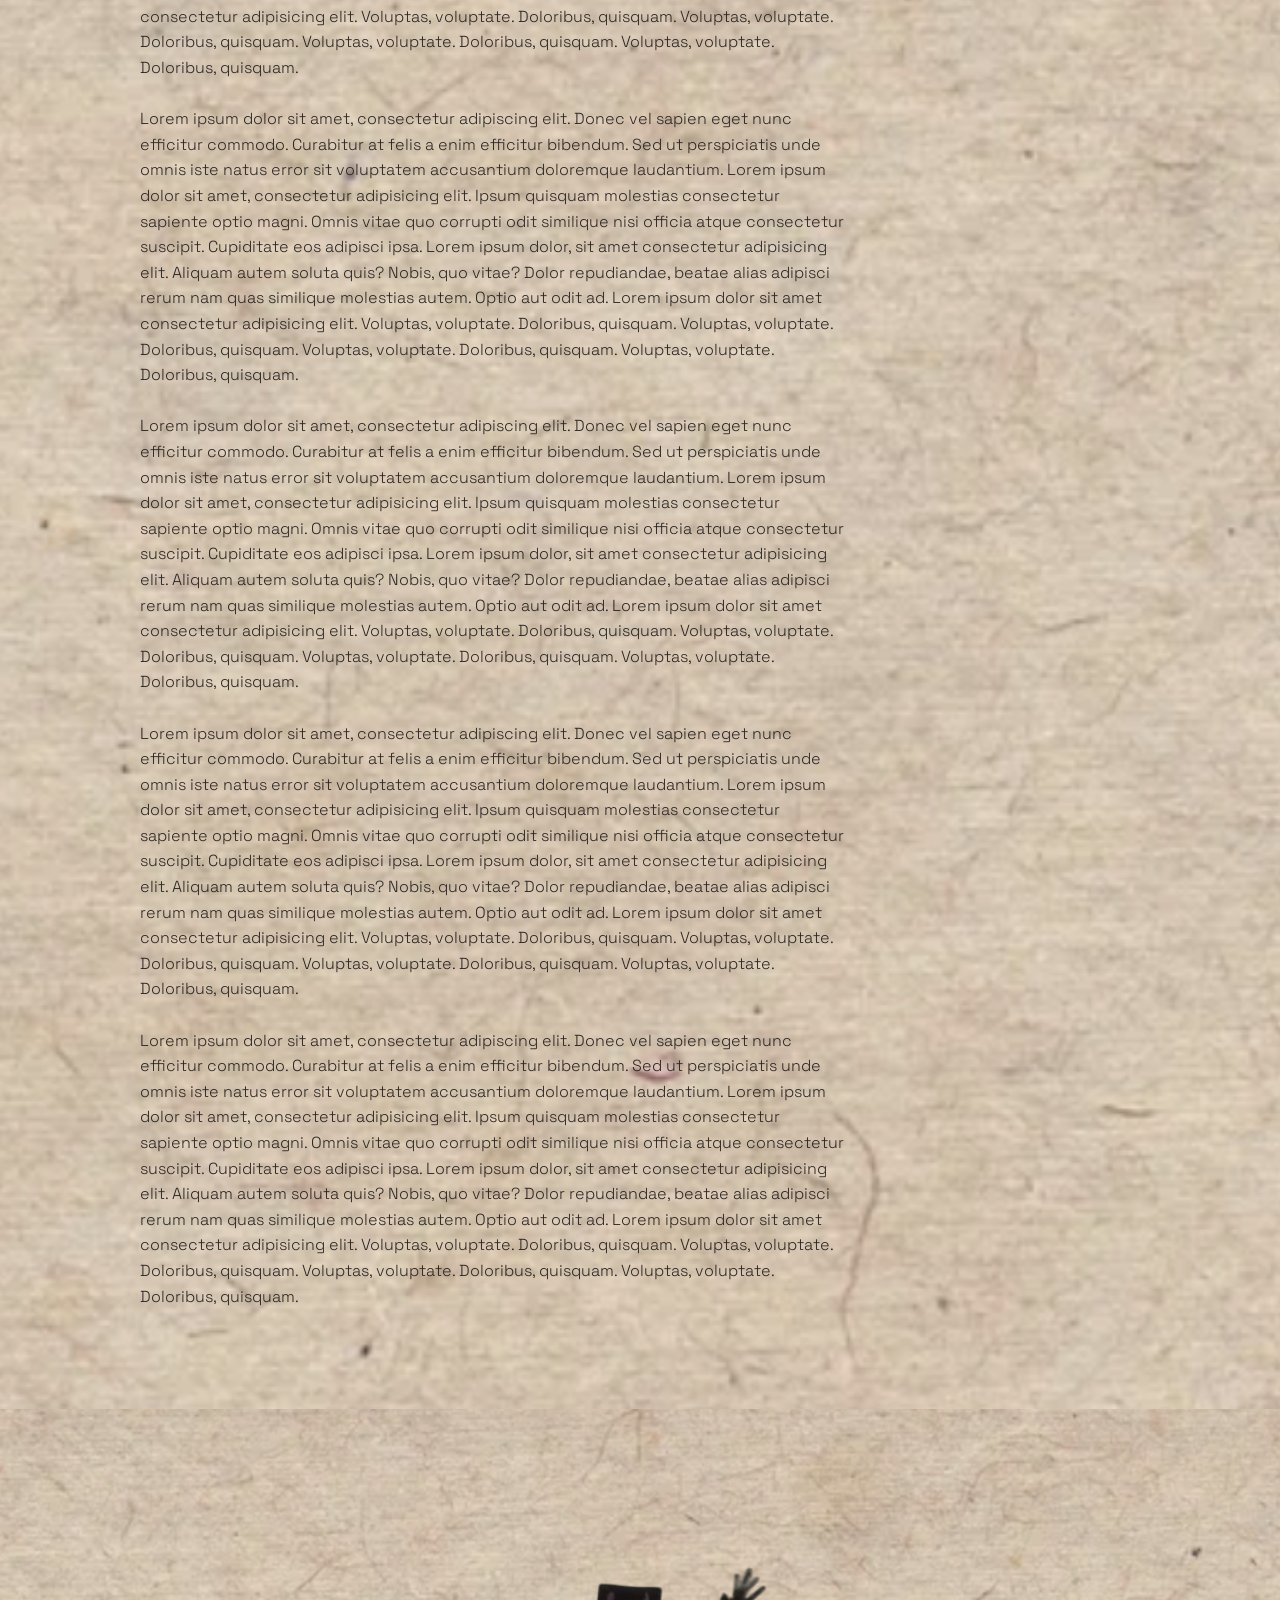
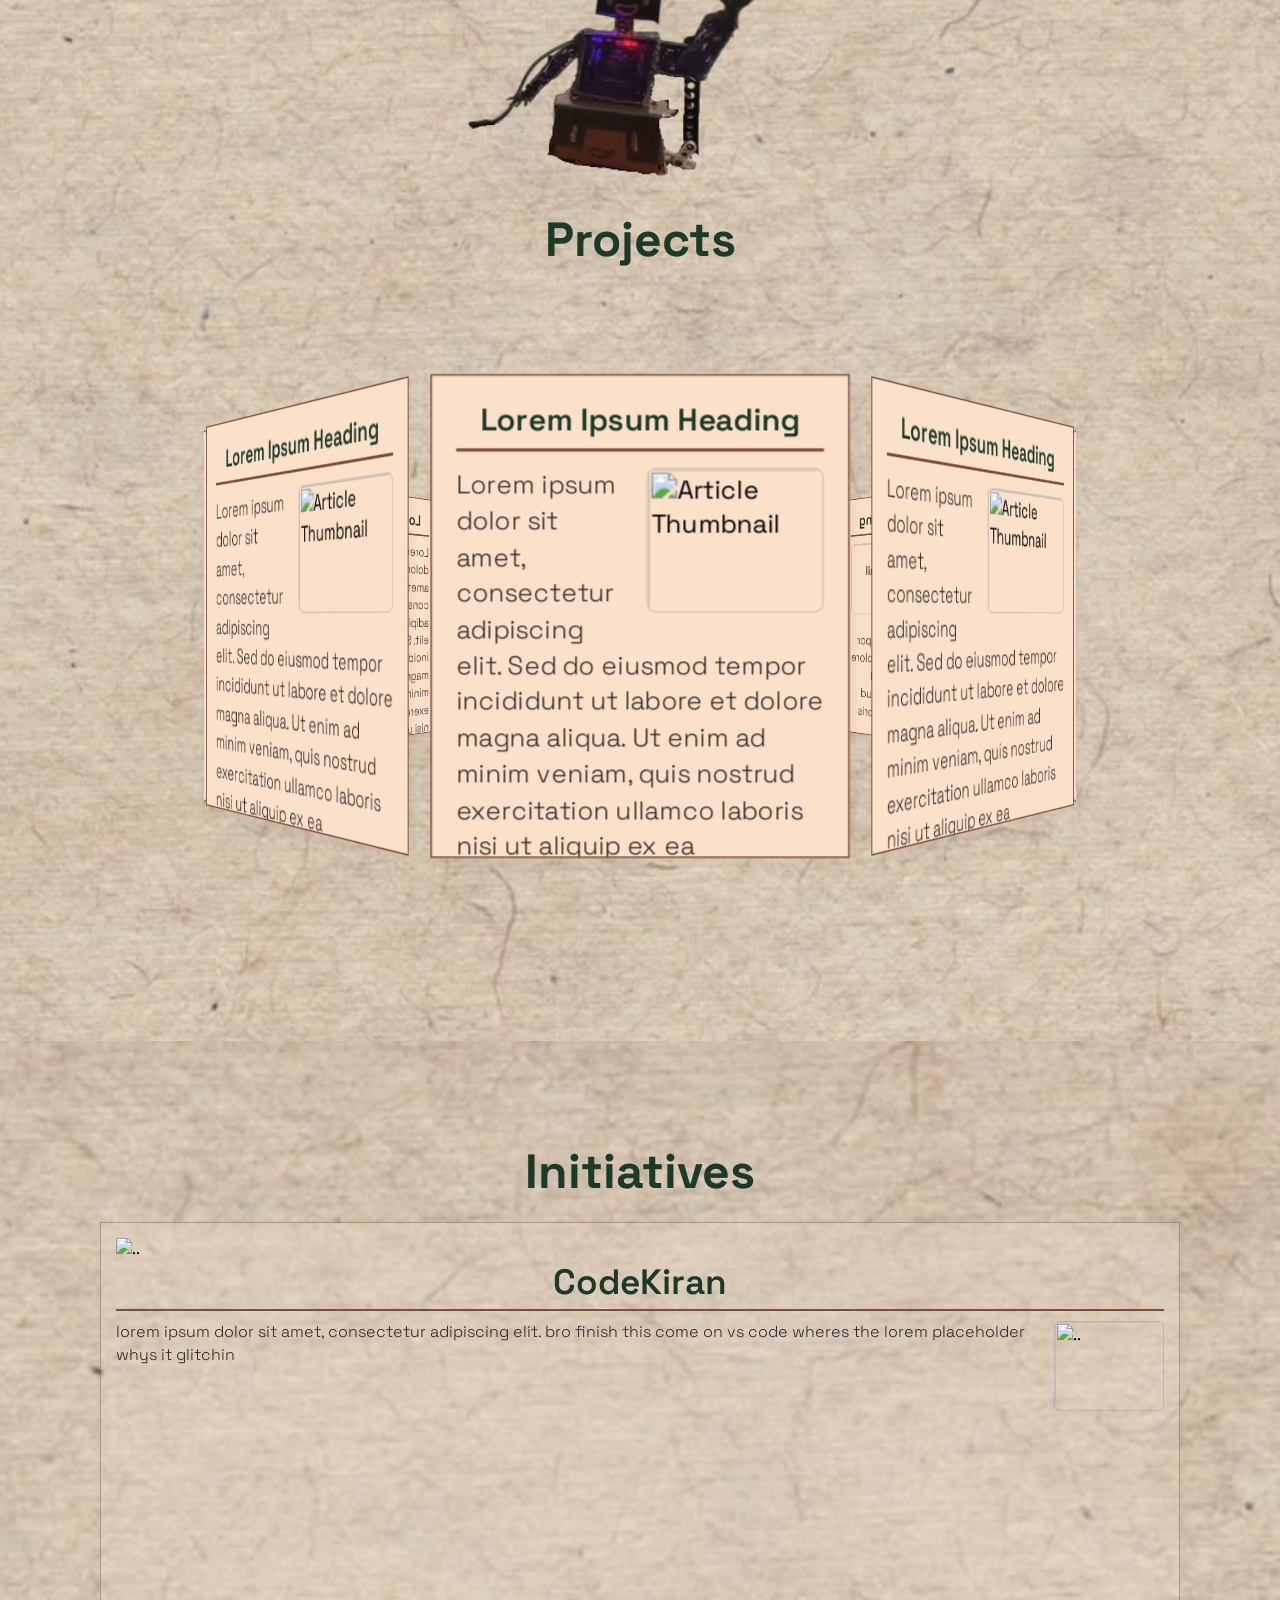
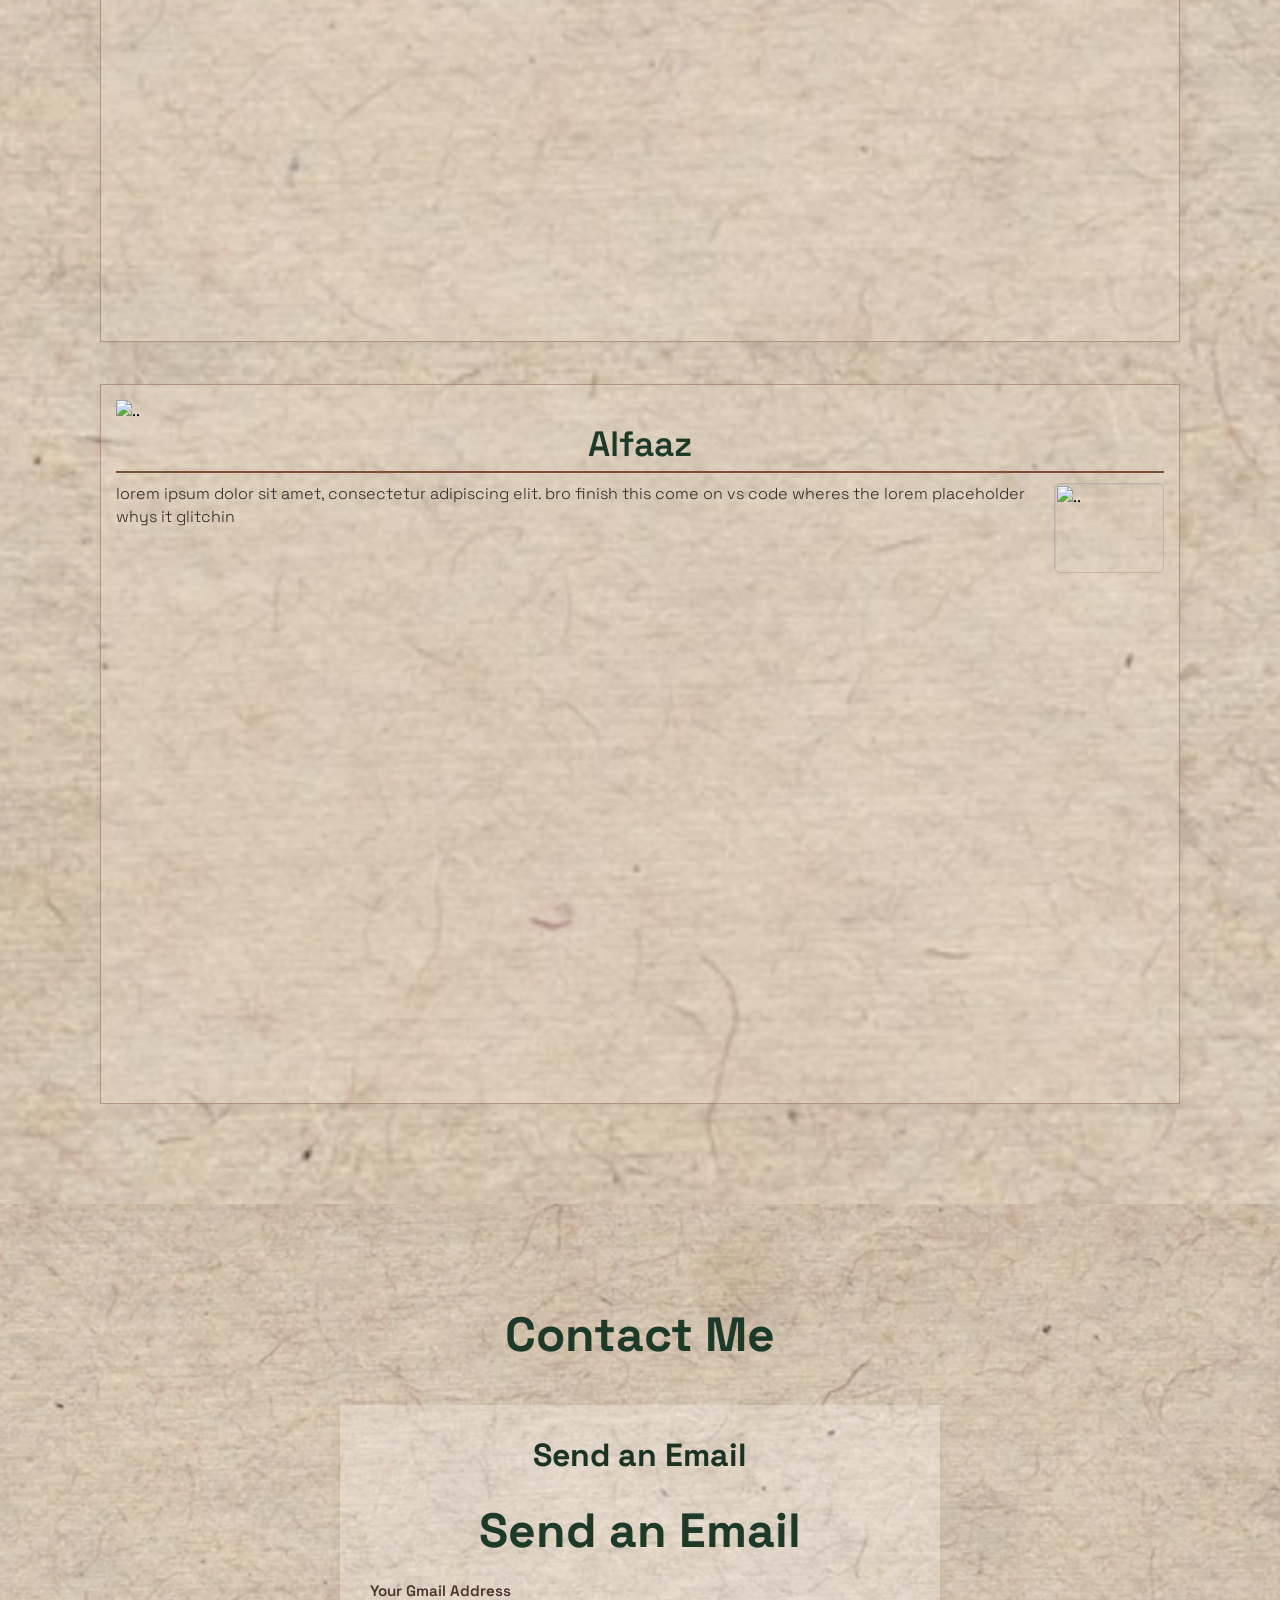
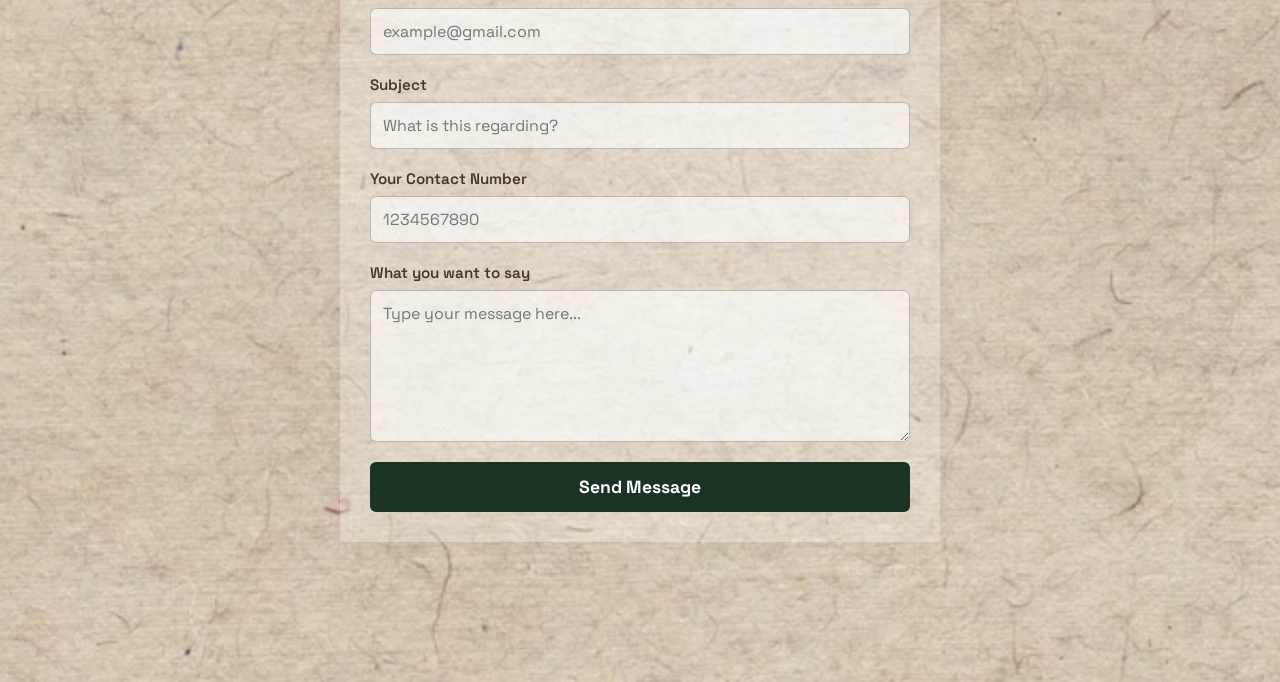
==== commit 7fc312a4: "final adds" ====
--- a/index.html
+++ b/index.html
@@ -86,7 +86,7 @@
                     <div class="man">
                         <div class="boy" style="--quantity: 9;">
                             <div class="guy" style="--position: 1;">
-                                <div class="article-box">
+                                <div class="article-box" id="pj1">
                                     <h3 class="article-title">Lorem Ipsum Heading</h3>
                                     <img src="https://placehold.co/250x200/D4A373/ffffff?text=Image" alt="Article Thumbnail" class="article-img">
                                     <p class="article-text">
@@ -95,7 +95,7 @@
                                 </div>
                             </div>
                             <div class="guy" style="--position: 2;">
-                                <div class="article-box">
+                                <div class="article-box" id="pj2">
                                     <h3 class="article-title">Lorem Ipsum Heading</h3>
                                     <img src="https://placehold.co/250x200/D4A373/ffffff?text=Image" alt="Article Thumbnail" class="article-img">
                                     <p class="article-text">
@@ -104,7 +104,7 @@
                                 </div>
                             </div>
                             <div class="guy" style="--position: 3;">
-                                <div class="article-box">
+                                <div class="article-box" id="pj3">
                                     <h3 class="article-title">Lorem Ipsum Heading</h3>
                                     <img src="https://placehold.co/250x200/D4A373/ffffff?text=Image" alt="Article Thumbnail" class="article-img">
                                     <p class="article-text">
@@ -113,7 +113,7 @@
                                 </div>
                             </div>
                             <div class="guy" style="--position: 4;">
-                                <div class="article-box">
+                                <div class="article-box" id="pj4">
                                     <h3 class="article-title">Lorem Ipsum Heading</h3>
                                     <img src="https://placehold.co/250x200/D4A373/ffffff?text=Image" alt="Article Thumbnail" class="article-img">
                                     <p class="article-text">
@@ -122,7 +122,7 @@
                                 </div>
                             </div>
                             <div class="guy" style="--position: 5;">
-                                <div class="article-box">
+                                <div class="article-box" id="pj5">
                                     <h3 class="article-title">Lorem Ipsum Heading</h3>
                                     <img src="https://placehold.co/250x200/D4A373/ffffff?text=Image" alt="Article Thumbnail" class="article-img">
                                     <p class="article-text">
@@ -131,7 +131,7 @@
                                 </div>
                             </div>
                             <div class="guy" style="--position: 6;">
-                                <div class="article-box">
+                                <div class="article-box" id="pj6">
                                     <h3 class="article-title">Lorem Ipsum Heading</h3>
                                     <img src="https://placehold.co/250x200/D4A373/ffffff?text=Image" alt="Article Thumbnail" class="article-img">
                                     <p class="article-text">
@@ -140,7 +140,7 @@
                                 </div>
                             </div>
                             <div class="guy" style="--position: 7;">
-                                <div class="article-box">
+                                <div class="article-box" id="pj7">
                                     <h3 class="article-title">Lorem Ipsum Heading</h3>
                                     <img src="https://placehold.co/250x200/D4A373/ffffff?text=Image" alt="Article Thumbnail" class="article-img">
                                     <p class="article-text">
@@ -149,7 +149,7 @@
                                 </div>
                             </div>
                             <div class="guy" style="--position: 8;">
-                                <div class="article-box">
+                                <div class="article-box" id="pj8">
                                     <h3 class="article-title">Lorem Ipsum Heading</h3>
                                     <img src="https://placehold.co/250x200/D4A373/ffffff?text=Image" alt="Article Thumbnail" class="article-img">
                                     <p class="article-text">
@@ -158,7 +158,7 @@
                                 </div>
                             </div>
                             <div class="guy" style="--position: 9;">
-                                <div class="article-box">
+                                <div class="article-box" id="pj9">
                                     <h3 class="article-title">Lorem Ipsum Heading</h3>
                                     <img src="https://placehold.co/250x200/D4A373/ffffff?text=Image" alt="Article Thumbnail" class="article-img">
                                     <p class="article-text">
--- a/pks.css
+++ b/pks.css
@@ -1,18 +1,63 @@
-@import url('https://googleapis.com');
-
-*{
+@import url('https://fonts.googleapis.com/css2?family=Space+Grotesk:wght@300;400;600;700&display=swap');
+
+* {
     margin: 0;
     padding: 0;
     box-sizing: border-box;
     font-family: "Space Grotesk", sans-serif;
 }
 
+/* ─── SCROLL FIX ──────────────────────────────────────────────────────────────
+   Old approach: html/body were overflow:hidden and .app-scrollbar-wrapper did
+   the scrolling. That meant window.scrollY was always 0 and scroll events on
+   window never fired, breaking all the JS parallax / nav / robot effects.
+
+   New approach: let the WINDOW scroll normally so window.scrollY works.
+   Move the custom scrollbar styles to html::-webkit-scrollbar so they still
+   apply to the real document scrollbar.
+   .app-scrollbar-wrapper is now just a plain wrapper div — no height/overflow.
+─────────────────────────────────────────────────────────────────────────────*/
+html {
+    scroll-behavior: smooth;
+    height: 100%;
+}
+
 body {
     background-image: url("img15.png");
+    background-size: cover;
+    background-repeat: repeat;
+    background-attachment: fixed;
     min-height: 100vh;
-
-}
-
+}
+
+/* Custom scrollbar now targets the real document scrollbar */
+html::-webkit-scrollbar {
+    width: 14px;
+}
+
+html::-webkit-scrollbar-track {
+    background-image: url("img15.png");
+    background-position: right top;
+    background-size: cover;
+}
+
+html::-webkit-scrollbar-thumb {
+    background-color: #4a3329;
+    border: 3px solid transparent;
+    background-clip: padding-box;
+    border-radius: 10px;
+}
+
+html::-webkit-scrollbar-thumb:hover {
+    background-color: #2b1e18;
+}
+
+/* .app-scrollbar-wrapper is now a plain wrapper — no scroll magic needed */
+.app-scrollbar-wrapper {
+    width: 100%;
+}
+
+/* ─── HEADER ──────────────────────────────────────────────────────────────── */
 header {
     position: fixed;
     top: 0;
@@ -24,8 +69,33 @@
     align-items: center;
     z-index: 100;
     background-image: url("img15.png");
-}
-
+    background-size: cover;
+}
+
+.logo {
+    color: #7D4F37;
+    font-size: 2em;
+    margin-right: 270px;
+}
+
+.navigation a {
+    color: #7D4F37;
+    font-size: 1.2em;
+    text-decoration: none;
+    padding: 6px 15px;
+    border-radius: 20px;
+    margin: 0 10px;
+    font-weight: 600;
+    font-family: "Space Grotesk", sans-serif;
+}
+
+.navigation a:hover,
+.navigation a.active {
+    background-color: #D4A373;
+    color: #7D4F37;
+}
+
+/* ─── PARALLAX ────────────────────────────────────────────────────────────── */
 .parallax {
     display: grid;
     grid-template-columns: repeat(3, 1fr);
@@ -35,33 +105,9 @@
     padding: 160px 50px 100px 50px;
     align-items: center;
     justify-items: center;
-    overflow-x: hidden;
+    overflow: hidden;
     max-width: 1100px;
     margin: 0 auto;
-    overflow-y: hidden;
-}
-
-.logo {
-    color: #7D4F37;
-    font-size: 2em;
-    margin-right: 270px;
-}
-
-.navigation a {
-    color: #7D4F37;
-    font-size: 1.2em;
-    text-decoration: none;
-    padding: 6px 15px;
-    border-radius: 20px;
-    margin: 0 10px;
-    font-weight: 600;
-    font-family: "Space Grotesk", sans-serif;
-}
-
-.navigation a:hover,
-.navigation a.active {
-    background-color: #D4A373;
-    color: #7D4F37;
 }
 
 #text {
@@ -82,7 +128,6 @@
     object-fit: contain;
     background-color: transparent;
     transform: rotate(var(--rot, 0deg));
-    transition: transform 0.4s cubic-bezier(0.175, 0.885, 0.32, 1.275);
     cursor: pointer;
 }
 
@@ -95,13 +140,16 @@
 #img6 { --rot: 0deg; }
 #img7 { --rot: 12deg; }
 
+/* Disable CSS transitions on parallax images — JS drives them */
 #img1, #img2, #img3, #img4, #img5, #img6, #img7, #img8 {
     transition: none !important;
 }
 
+/* ─── SECTIONS ────────────────────────────────────────────────────────────── */
 .sec {
     position: relative;
     background-image: url("img15.png");
+    background-size: cover;
     padding: 100px;
 }
 
@@ -116,54 +164,12 @@
     color: #2B2625;
     font-weight: 175;
 }
-html {
-    scroll-behavior: smooth;
-}
-/* Step A: Lock the root window down so it cannot scroll natively */
-html, body {
-  height: 100%;
-  margin: 0;
-  padding: 0;
-  overflow: hidden; /* Erases the primary white gutter completely */
-}
-
-/* Step B: Create a full-screen scroll container */
-.app-scrollbar-wrapper {
-  width: 100vw;
-  height: 100vh;
-  overflow-y: scroll; /* Handles your site's vertical scrolling mechanics */
-  
-  /* Apply your textured crinkled paper background asset globally here */
-  background-image: url('your-paper-texture-file.png'); 
-  background-size: cover;
-  background-repeat: no-repeat;
-  background-attachment: local; /* Scrolls smoothly inline with your content */
-}
-
-/* Step C: Inject the exact same texture into the WebKit scroll track! */
-.app-scrollbar-wrapper::-webkit-scrollbar {
-  width: 14px;
-}
-
-.app-scrollbar-wrapper::-webkit-scrollbar-track {
-  /* Copy your exact paper asset URL route right into the track element */
-  background-image: url('your-paper-texture-file.png');
-  background-position: right top; /* Aligns texture flawlessly to the right edge */
-  background-size: cover;
-}
-
-/* Step D: Style your clean dark brown draggable scroll handle */
-.app-scrollbar-wrapper::-webkit-scrollbar-thumb {
-  background-color: #4a3329; /* Matches your dark brown heading layout color */
-  border: 3px solid transparent;
-  background-clip: padding-box;
-  border-radius: 10px;
-}
-
-.app-scrollbar-wrapper::-webkit-scrollbar-thumb:hover {
-  background-color: #2b1e18;
-}
-
+
+.has {
+    text-align: center;
+}
+
+/* ─── ABOUT — LAYOUT ──────────────────────────────────────────────────────── */
 .layout-container {
     display: grid;
     grid-template-columns: 1fr auto;
@@ -180,6 +186,7 @@
     font-size: 1.1rem;
 }
 
+/* ─── ABOUT — VERTICAL SLIDER ────────────────────────────────────────────── */
 .slider {
     --speed: 25s;
     width: var(--width);
@@ -215,11 +222,11 @@
     to   { top: calc(var(--height) * -1); }
 }
 
-/* --- 3D CAROUSEL MECHANICS --- */
+/* ─── PROJECTS — 3D CAROUSEL ─────────────────────────────────────────────── */
 .man {
     width: 100%;
-    height: 651px; /* 1. Changed from 105svh to a fixed height that fits your 300px cards comfortably */
-    margin-top: 5px; /* 2. Controls exactly how close the cards get to your "Projects" heading */
+    height: 651px;
+    margin-top: 5px;
     text-align: center;
     overflow: hidden;
     position: relative;
@@ -227,14 +234,14 @@
     align-items: center;
     justify-content: center;
 }
+
 .man .boy {
     position: relative;
-    /* 1. Made the cards significantly smaller so they fit on standard screens */
-    width: 260px; 
-    height: 300px; 
+    width: 260px;
+    height: 300px;
     transform-style: preserve-3d;
     transform: perspective(1000px);
-    animation: autoRun 40s linear infinite; 
+    animation: autoRun 40s linear infinite;
 }
 
 @keyframes autoRun {
@@ -245,78 +252,67 @@
 .man .boy .guy {
     position: absolute;
     inset: 0;
-    /* 2. Pulled the cards closer together (from 550px to 380px radius) so it doesn't bleed off screen */
-    transform: rotateY(calc((var(--position) - 1) * (360 / var(--quantity)) * -1deg)) translateZ(380px); 
+    transform: rotateY(calc((var(--position) - 1) * (360 / var(--quantity)) * -1deg)) translateZ(380px);
 }
 
 .man .boy:hover {
     animation-play-state: paused;
 }
 
-
-/* --- NEWSPAPER CARD LAYOUT --- */
+/* ─── PROJECTS — NEWSPAPER CARD ──────────────────────────────────────────── */
 .article-box {
-    display: block; 
-    background-color: #E7D9C9; /* Slightly more solid to hide background overlap */
+    background-color: #fbe1ca;
     border: 1px solid #7D4F37;
-    padding: 15px; /* Tighter padding for a smaller box */
-    width: 100%; 
-    height: 100%; 
-    box-sizing: border-box; 
+    padding: 15px;
+    width: 100%;
+    height: 100%;
+    box-sizing: border-box;
     font-family: "Space Grotesk", sans-serif;
     box-shadow: 2px 4px 10px rgba(0, 0, 0, 0.05);
-    overflow: hidden; 
+    overflow: hidden;
     backface-visibility: hidden;
     -webkit-backface-visibility: hidden;
-    text-align: left; 
-    cursor: pointer; /* Makes it obvious the card can be clicked */
-    display: block; 
-    background-color: #fbe1ca;
+    text-align: left;
+    cursor: pointer;
 }
 
 .article-title {
     color: #1C3A27;
-    font-size: 1.2em; /* Smaller font */
+    font-size: 1.2em;
     font-weight: 600;
     margin-top: 0;
     margin-bottom: 10px;
-    text-align: center; 
-    border-bottom: 2px solid #7D4F37; 
+    text-align: center;
+    border-bottom: 2px solid #7D4F37;
     padding-bottom: 5px;
 }
 
 .article-img {
-    float: right; 
+    float: right;
     margin-left: 15px;
     margin-bottom: 5px;
-    /* 3. Scaled down the image so text has more room to wrap */
     width: 110px;
     height: 90px;
     object-fit: cover;
     border-radius: 6px;
     border: 1px solid rgba(125, 79, 55, 0.2);
-    transform: translateZ(0); 
+    transform: translateZ(0);
 }
 
 .article-text {
     color: #2B2625;
-    font-size: 0.85em; 
+    font-size: 0.85em;
     line-height: 1.4;
     margin: 0;
-    
-    /* THE FIX: Switch to left alignment. Justify is what caused the massive gap! */
-    text-align: left; 
-    
-    /* Optional newspaper trick: allows the browser to add hyphens to long words instead of breaking the whole word down a line */
+    text-align: left;
     -webkit-hyphens: auto;
     -ms-hyphens: auto;
-    hyphens: auto; 
-}
-
-/* Mobile override for small screens */
+    hyphens: auto;
+}
+
 @media (max-width: 600px) {
     .man .boy {
-        width: 280px; 
+        width: 280px;
         height: auto;
         min-height: 250px;
     }
@@ -332,7 +328,8 @@
         margin-bottom: 10px;
     }
 }
-/* Robot */
+
+/* ─── PROJECTS — ROBOT ───────────────────────────────────────────────────── */
 .robot-wrapper {
     position: relative;
     width: 500px;
@@ -351,29 +348,78 @@
 
 .robot-arm {
     position: absolute;
-    width: 350px;       
-    top: -95%;           /* Keep your current resting position */
-    left: 14%;          
-    z-index: 2; 
-
-    /* ================= THE PIVOT ================= */
-    /* We use exact pixels. X (from left) and Y (from top) */
-    transform-origin: 233px 155px; 
-    /* ============================================= */
-
+    width: 350px;
+    top: -95%;
+    left: 14%;
+    z-index: 2;
+    transform-origin: 233px 155px;
     transition: transform 0s ease-out;
-
-}
-
-    /* Pivot at the shoulder joint — tweak these % values to match your img10.png */
-
-/* Hidden by default, covers the entire viewport */
+}
+
+/* ─── INITIATIVES ─────────────────────────────────────────────────────────── */
+.AYELISTENTOTHIS {
+    display: block;
+    background-color: #e7d9c950;
+    border: 1px solid #7d4f3770;
+    padding: 15px;
+    width: 100%;
+    height: 80%;
+    box-sizing: border-box;
+    font-family: "Space Grotesk", sans-serif;
+    box-shadow: 2px 4px 10px rgba(0, 0, 0, 0.05);
+    overflow: hidden;
+    backface-visibility: hidden;
+    -webkit-backface-visibility: hidden;
+    text-align: left;
+}
+
+.RAPKATHAMAUSAM {
+    color: #1C3A27;
+    font-size: 2.2em;
+    font-weight: 600;
+    margin-top: 0;
+    margin-bottom: 10px;
+    text-align: center;
+    border-bottom: 2px solid #7D4F37;
+    padding-bottom: 5px;
+}
+
+.ITNEMEINTUJHELAGGAYITHAND {
+    float: right;
+    margin-left: 15px;
+    margin-bottom: 5px;
+    width: 110px;
+    height: 90px;
+    object-fit: cover;
+    border-radius: 6px;
+    border: 1px solid rgba(125, 79, 55, 0.2);
+    transform: translateZ(0);
+}
+
+.LAADLEISS-SETHANDETOUSKEREPLYTHE {
+    color: #2B2625;
+    font-size: 0.85em;
+    line-height: 1.4;
+    margin: 0;
+    text-align: left;
+    -webkit-hyphens: auto;
+    -ms-hyphens: auto;
+    hyphens: auto;
+}
+
+.HOPLAYIVO-HUMHIPLAYETHE {
+    display: flex;
+    align-items: center;
+    gap: 15px;
+}
+
+/* ─── MODAL ───────────────────────────────────────────────────────────────── */
 .modal-overlay {
-    display: none; 
+    display: none;
     position: fixed;
     inset: 0;
-    background-color: rgba(28, 58, 39, 0.4); /* Dark translucent version of your dark green */
-    backdrop-filter: blur(8px); /* Blurs the 3D spinning background beautifully */
+    background-color: rgba(28, 58, 39, 0.4);
+    backdrop-filter: blur(8px);
     z-index: 9999;
     justify-content: center;
     align-items: center;
@@ -381,15 +427,13 @@
     transition: opacity 0.3s ease;
 }
 
-/* When active, trigger the view */
 .modal-overlay.active {
     display: flex;
     opacity: 1;
 }
 
-/* The actual expanded card window */
 .modal-content {
-    background-color: #fbe1ca; /* Matches your newspaper card color */
+    background-color: #fbe1ca;
     border: 2px solid #7D4F37;
     border-radius: 12px;
     padding: 30px;
@@ -398,9 +442,7 @@
     max-height: 80vh;
     overflow-y: auto;
     position: relative;
-    box-shadow: 0 10px 30px rgba(0,0,0,0.15);
-    
-    /* Smooth scale-up animation */
+    box-shadow: 0 10px 30px rgba(0, 0, 0, 0.15);
     transform: scale(0.7);
     transition: transform 0.3s cubic-bezier(0.34, 1.56, 0.64, 1);
 }
@@ -409,7 +451,6 @@
     transform: scale(1);
 }
 
-/* Close Button (X) */
 .modal-close {
     position: absolute;
     top: 15px;
@@ -420,7 +461,6 @@
     font-weight: bold;
 }
 
-/* YouTube style Escape hint */
 .escape-hint {
     position: absolute;
     top: 20px;
@@ -439,208 +479,132 @@
 
 .modal-overlay.active .escape-hint {
     opacity: 1;
-    animation: fadeOutHint 3s forwards 1.5s; /* Fades out after a few seconds just like YT */
+    animation: fadeOutHint 3s forwards 1.5s;
 }
 
 @keyframes fadeOutHint {
     to { opacity: 0; }
 }
-.has {
+
+/* ─── CONTACT FORM ────────────────────────────────────────────────────────── */
+.contact-form {
+    max-width: 600px;
+    margin: 40px auto;
+    padding: 30px;
+    background: rgba(255, 255, 255, 0.25);
+    box-shadow: 0 4px 15px rgba(0, 0, 0, 0.05);
+    font-family: inherit;
+}
+
+.form-title {
+    color: #1b3322;
+    margin-bottom: 25px;
+    font-size: 2rem;
     text-align: center;
 }
 
-
-/*this website will go down in history i tell you*/
-/*idek bro its 4am*/
-.AYELISTENTOTHIS{
-    display: block; 
-    background-color: #e7d9c950; /* Slightly more solid to hide background overlap */
-    border: 1px solid #7d4f3770;
-    padding: 15px; /* Tighter padding for a smaller box */
-    width: 100%; 
-    height: 80%; 
-    box-sizing: border-box; 
-    font-family: "Space Grotesk", sans-serif;
-    box-shadow: 2px 4px 10px rgba(0, 0, 0, 0.05);
-    overflow: hidden; 
-    backface-visibility: hidden;
-    -webkit-backface-visibility: hidden;
-    text-align: left; 
-    display: block; 
-}
-
-.RAPKATHAMAUSAM {
-    color: #1C3A27;
-    font-size: 2.2em; /* Smaller font */
+.form-group {
+    display: flex;
+    flex-direction: column;
+    margin-bottom: 20px;
+}
+
+.form-group label {
+    color: #4a3329;
     font-weight: 600;
-    margin-top: 0;
-    margin-bottom: 10px;
-    text-align: center; 
-    border-bottom: 2px solid #7D4F37; 
-    padding-bottom: 5px;
-}
-
-.ITNEMEINTUJHELAGGAYITHAND {
-    float: right; 
-    margin-left: 15px;
-    margin-bottom: 5px;
-    /* 3. Scaled down the image so text has more room to wrap */
-    width: 110px;
-    height: 90px;
-    object-fit: cover;
-    border-radius: 6px;
-    border: 1px solid rgba(125, 79, 55, 0.2);
-    transform: translateZ(0); 
-}
-
-.LAADLEISS-SETHANDETOUSKEREPLYTHE {
-    color: #2B2625;
-    font-size: 0.85em; 
-    line-height: 1.4;
-    margin: 0;
-    
-    /* THE FIX: Switch to left alignment. Justify is what caused the massive gap! */
-    text-align: left; 
-    
-    /* Optional newspaper trick: allows the browser to add hyphens to long words instead of breaking the whole word down a line */
-    -webkit-hyphens: auto;
-    -ms-hyphens: auto;
-    hyphens: auto; 
-}
-.HOPLAYIVO-HUMHIPLAYETHE {
-  display: flex;
-  align-items: center; /* Aligns vertically */
-  gap: 15px; /* Spacing between image and text */
-}
-/*this shit has taken way too much time off my life*/
-/* Center the form container on your textured paper background */
-.contact-form {
-  max-width: 600px;
-  margin: 40px auto;
-  padding: 30px;
-  /* Soft, semi-transparent cream container overlay */
-  background: rgba(255, 255, 255, 0.25);
-  box-shadow: 0 4px 15px rgba(0, 0, 0, 0.05);
-  font-family: inherit;
-}
-
-/* Style the form title to match your dark green heading */
-.form-title {
-  color: #1b3322; /* Matches your visual header palette */
-  margin-bottom: 25px;
-  font-size: 2rem;
-  text-align: center;
-}
-
-/* Force each input label and field onto its own distinct row */
-.form-group {
-  display: flex;
-  flex-direction: column;
-  margin-bottom: 20px;
-}
-
-/* Style the text labels */
-.form-group label {
-  color: #4a3329; /* Matches your dark brown text color */
-  font-weight: 600;
-  margin-bottom: 8px;
-  font-size: 0.95rem;
-}
-
-/* Style the input text boxes and the textarea container */
+    margin-bottom: 8px;
+    font-size: 0.95rem;
+}
+
 .form-group input,
 .form-group textarea {
-  width: 100%;
-  padding: 12px;
-  border: 1.5px solid rgba(74, 51, 41, 0.3); /* Subtle brown border outline */
-  border-radius: 6px;
-  background: rgba(255, 255, 255, 0.6); /* Semi-clear internal field backing */
-  color: #2b1e18;
-  font-size: 1rem;
-  box-sizing: border-box; /* Fixes elements running off the screen margin */
-  transition: all 0.3s ease;
-}
-
-/* Smooth visual highlight effect when a user clicks into a field */
+    width: 100%;
+    padding: 12px;
+    border: 1.5px solid rgba(74, 51, 41, 0.3);
+    border-radius: 6px;
+    background: rgba(255, 255, 255, 0.6);
+    color: #2b1e18;
+    font-size: 1rem;
+    box-sizing: border-box;
+    transition: all 0.3s ease;
+}
+
 .form-group input:focus,
 .form-group textarea:focus {
-  outline: none;
-  border-color: #1b3322; /* Switches to your accent green */
-  background: rgba(255, 255, 255, 0.9);
-  box-shadow: 0 0 8px rgba(27, 51, 34, 0.15);
-}
-
-/* Style your call-to-action Send Message button */
+    outline: none;
+    border-color: #1b3322;
+    background: rgba(255, 255, 255, 0.9);
+    box-shadow: 0 0 8px rgba(27, 51, 34, 0.15);
+}
+
 .submit-btn {
-  width: 100%;
-  background-color: #1b3322; /* Deep green primary fill */
-  color: #ffffff;
-  padding: 14px;
-  border: none;
-  border-radius: 6px;
-  font-size: 1.1rem;
-  font-weight: bold;
-  cursor: pointer;
-  transition: background-color 0.2s ease, transform 0.1s ease;
-}
-
-/* Darken button color and add a slight pop effect when hovered */
+    width: 100%;
+    background-color: #1b3322;
+    color: #ffffff;
+    padding: 14px;
+    border: none;
+    border-radius: 6px;
+    font-size: 1.1rem;
+    font-weight: bold;
+    cursor: pointer;
+    transition: background-color 0.2s ease, transform 0.1s ease;
+}
+
 .submit-btn:hover {
-  background-color: #122217;
-  transform: translateY(-1px);
+    background-color: #122217;
+    transform: translateY(-1px);
 }
 
 .submit-btn:active {
-  transform: translateY(1px); /* Pushes down cleanly when clicked */
-}
-/* Toast fixed center placement overlay config */
+    transform: translateY(1px);
+}
+
+/* ─── TOAST ───────────────────────────────────────────────────────────────── */
 #success-toast {
-  position: fixed;
-  top: 10%; /* Places it near the top center just like the Fullscreen notice */
-  left: 50%;
-  transform: translate(-50%, -50px);
-  background: rgba(30, 30, 30, 0.9); /* Dark background theme */
-  color: #ffffff;
-  padding: 12px 24px;
-  border-radius: 25px; /* Smooth rounded pill shape */
-  box-shadow: 0 4px 15px rgba(0, 0, 0, 0.3);
-  font-family: inherit;
-  font-size: 0.95rem;
-  z-index: 9999; /* Forces it over all other design layers */
-  opacity: 0;
-  pointer-events: none;
-  transition: transform 0.4s cubic-bezier(0.175, 0.885, 0.32, 1.275), opacity 0.3s ease;
-}
-
-/* Flex item adjustments inside the pill container */
+    position: fixed;
+    top: 10%;
+    left: 50%;
+    transform: translate(-50%, -50px);
+    background: rgba(30, 30, 30, 0.9);
+    color: #ffffff;
+    padding: 12px 24px;
+    border-radius: 25px;
+    box-shadow: 0 4px 15px rgba(0, 0, 0, 0.3);
+    font-family: inherit;
+    font-size: 0.95rem;
+    z-index: 9999;
+    opacity: 0;
+    pointer-events: none;
+    transition: transform 0.4s cubic-bezier(0.175, 0.885, 0.32, 1.275), opacity 0.3s ease;
+}
+
 .toast-content {
-  display: flex;
-  align-items: center;
-  gap: 10px;
-}
-
-/* Green checkmark indicator style */
+    display: flex;
+    align-items: center;
+    gap: 10px;
+}
+
 .toast-icon {
-  width: 20px;
-  height: 20px;
-  fill: #4caf50;
-}
-
-/* Class injected via JavaScript to slide down and fade in */
+    width: 20px;
+    height: 20px;
+    fill: #4caf50;
+}
+
 #success-toast.toast-show {
-  opacity: 1;
-  transform: translate(-50%, 0);
-}
-/* Forcefully hide the honeypot field across all screen sizes and browsers */
+    opacity: 1;
+    transform: translate(-50%, 0);
+}
+
+/* ─── HONEYPOT ────────────────────────────────────────────────────────────── */
 .honeypot-field {
-  display: none !important;
-  visibility: hidden !important;
-  opacity: 0 !important;
-  position: absolute !important;
-  top: -9999px !important;
-  left: -9999px !important;
-  width: 0 !important;
-  height: 0 !important;
-  overflow: hidden !important;
-  z-index: -9999 !important;
-}
+    display: none !important;
+    visibility: hidden !important;
+    opacity: 0 !important;
+    position: absolute !important;
+    top: -9999px !important;
+    left: -9999px !important;
+    width: 0 !important;
+    height: 0 !important;
+    overflow: hidden !important;
+    z-index: -9999 !important;
+}
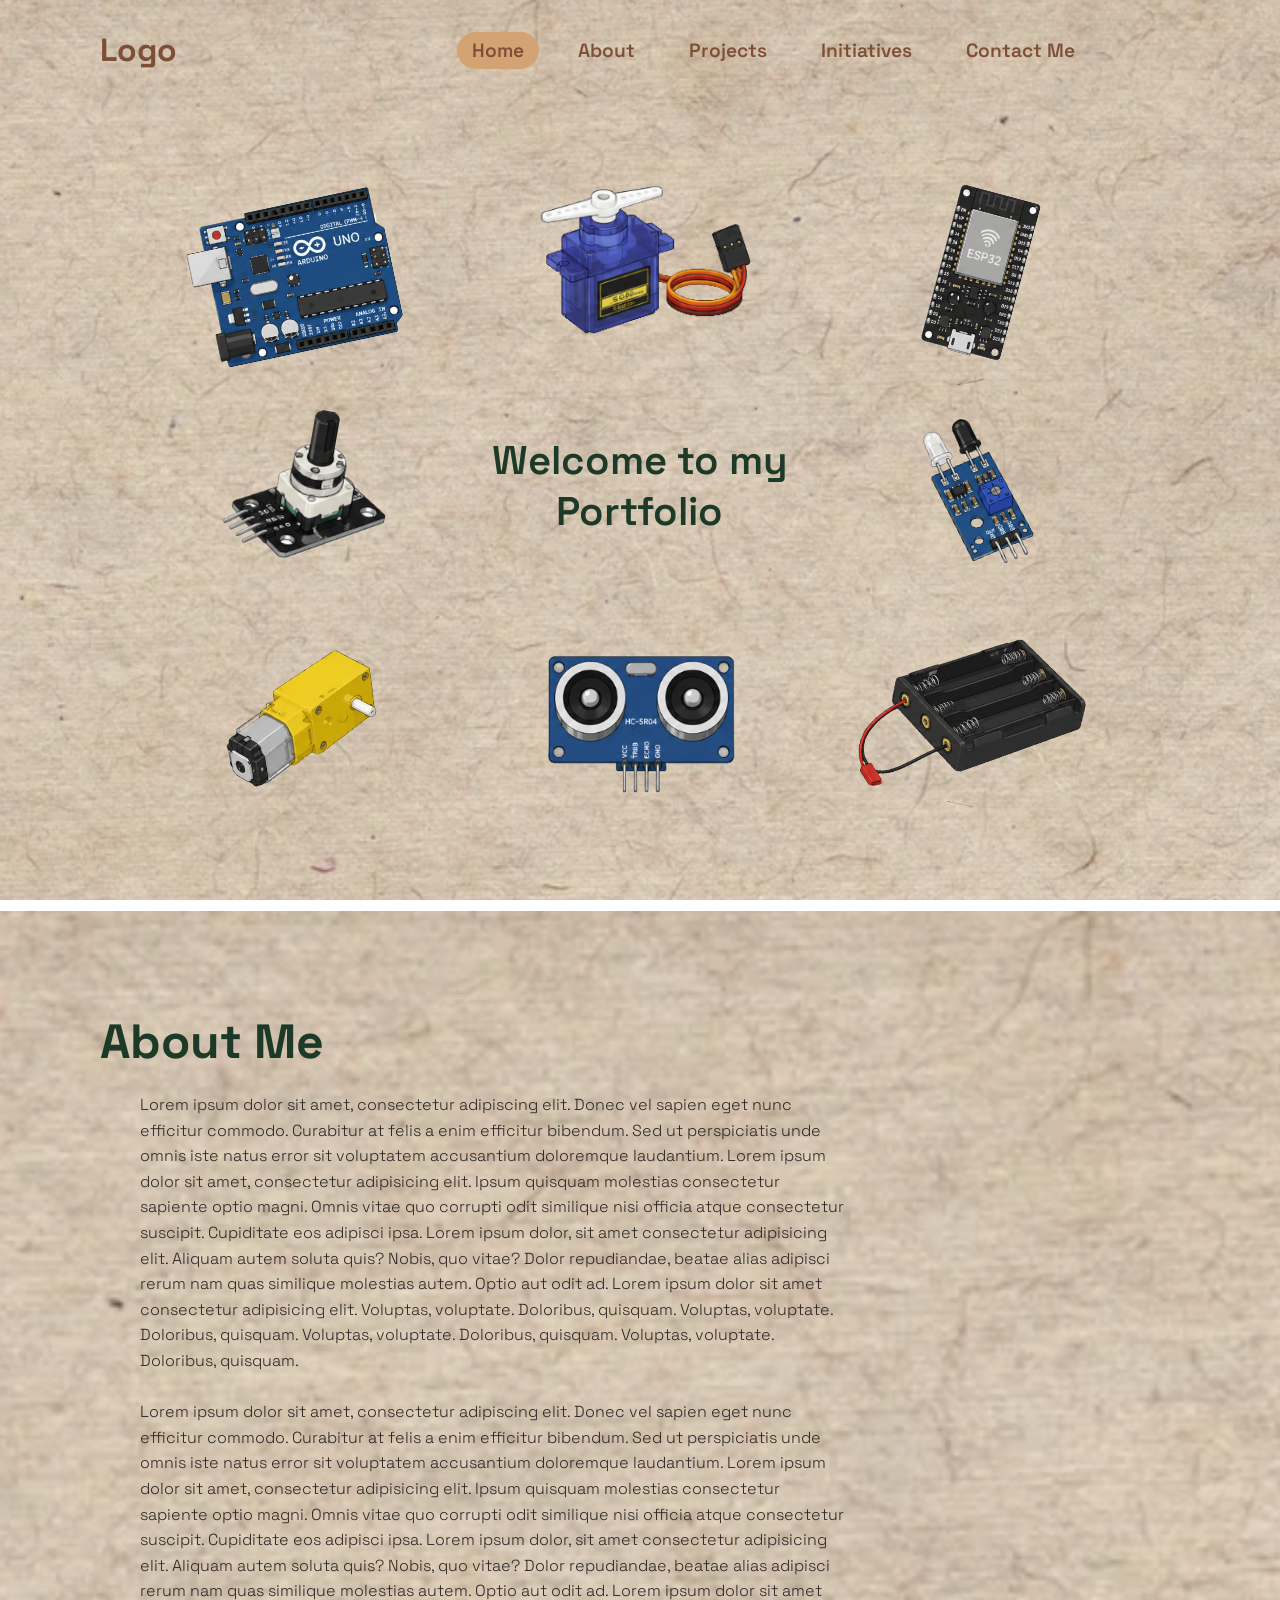
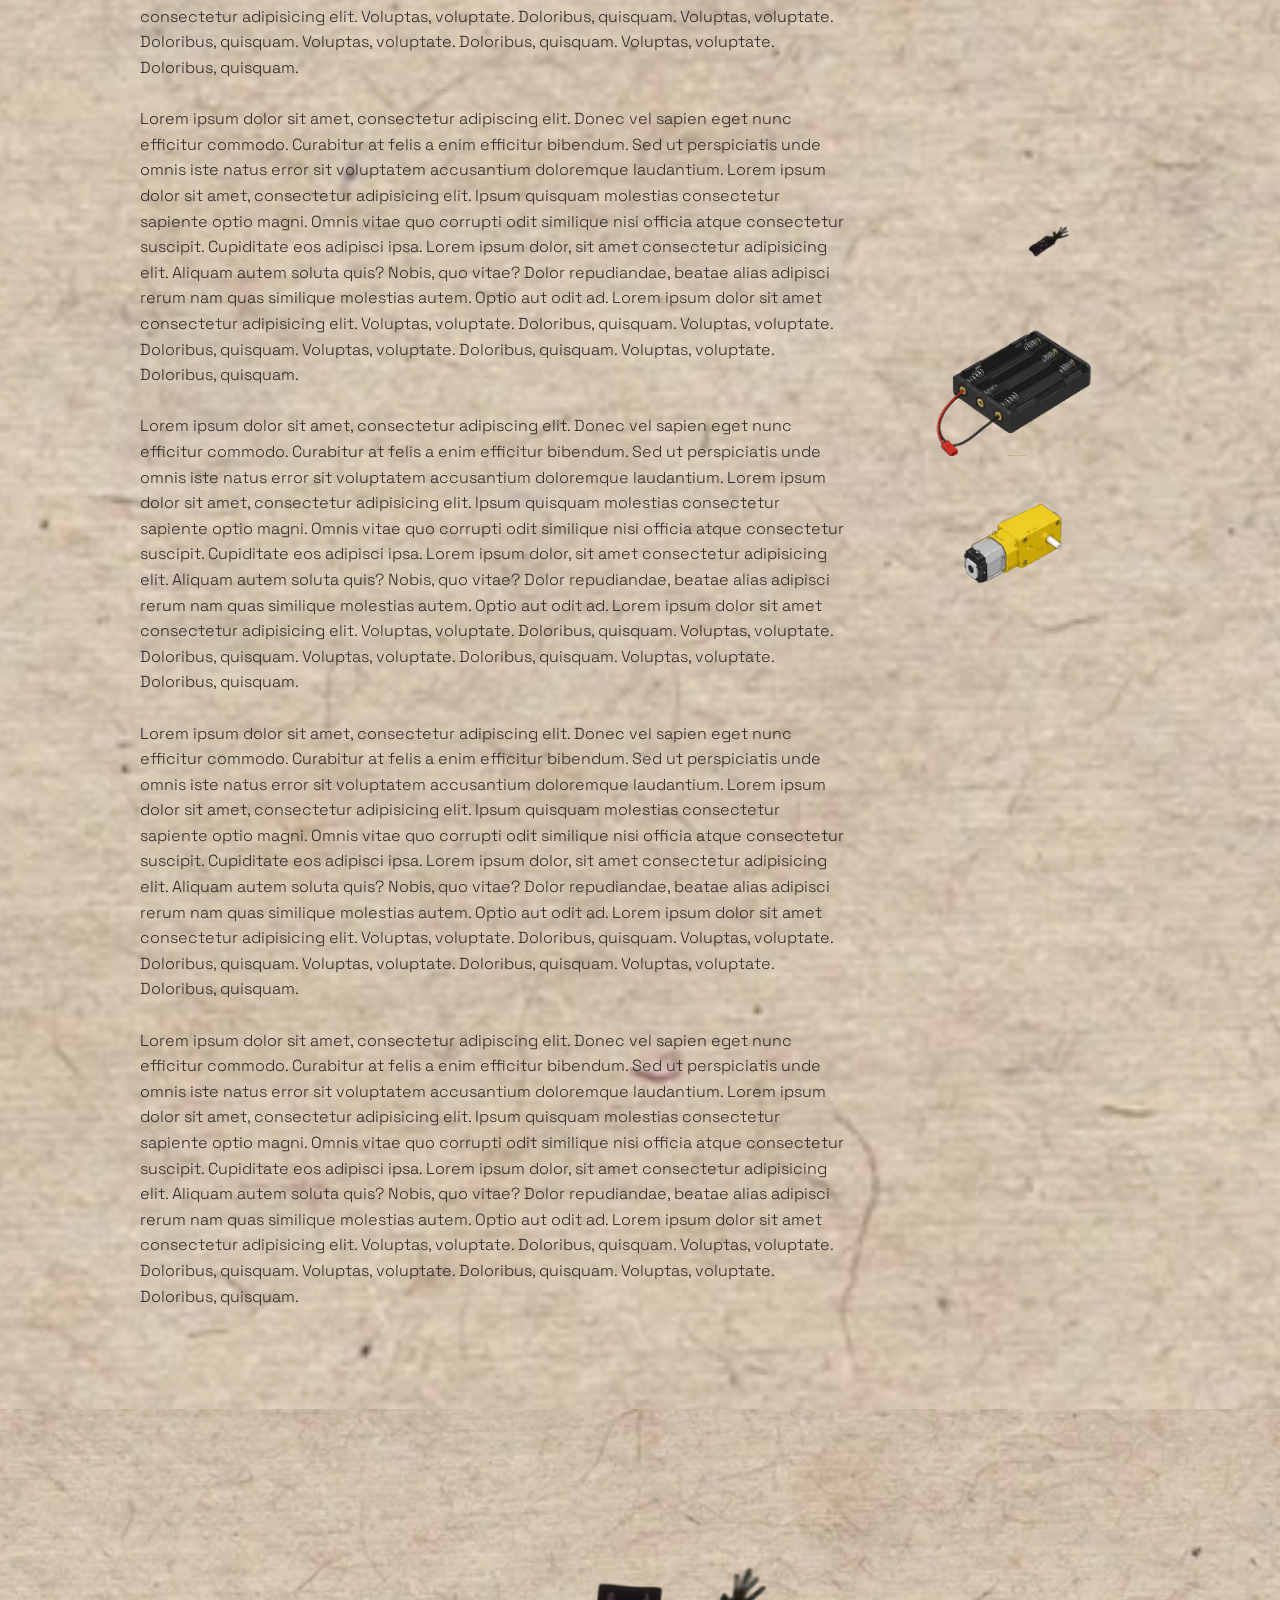
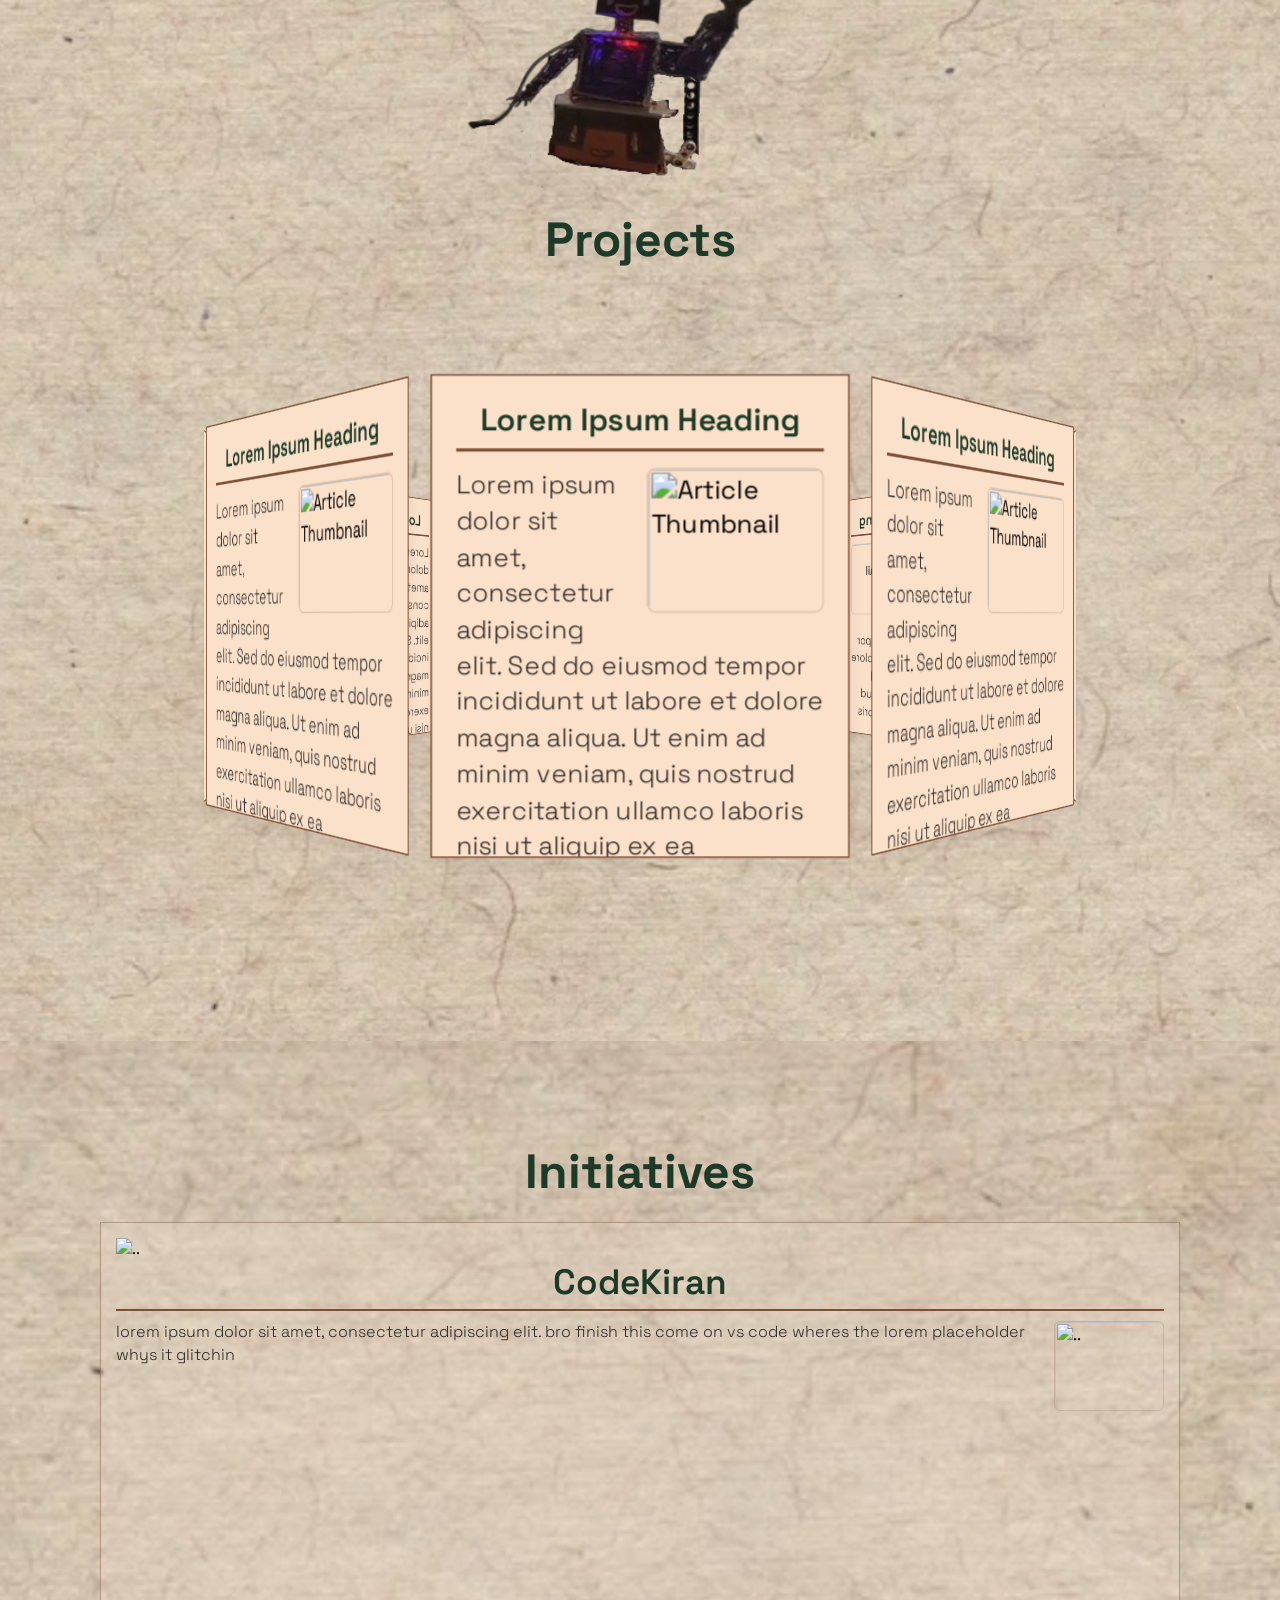
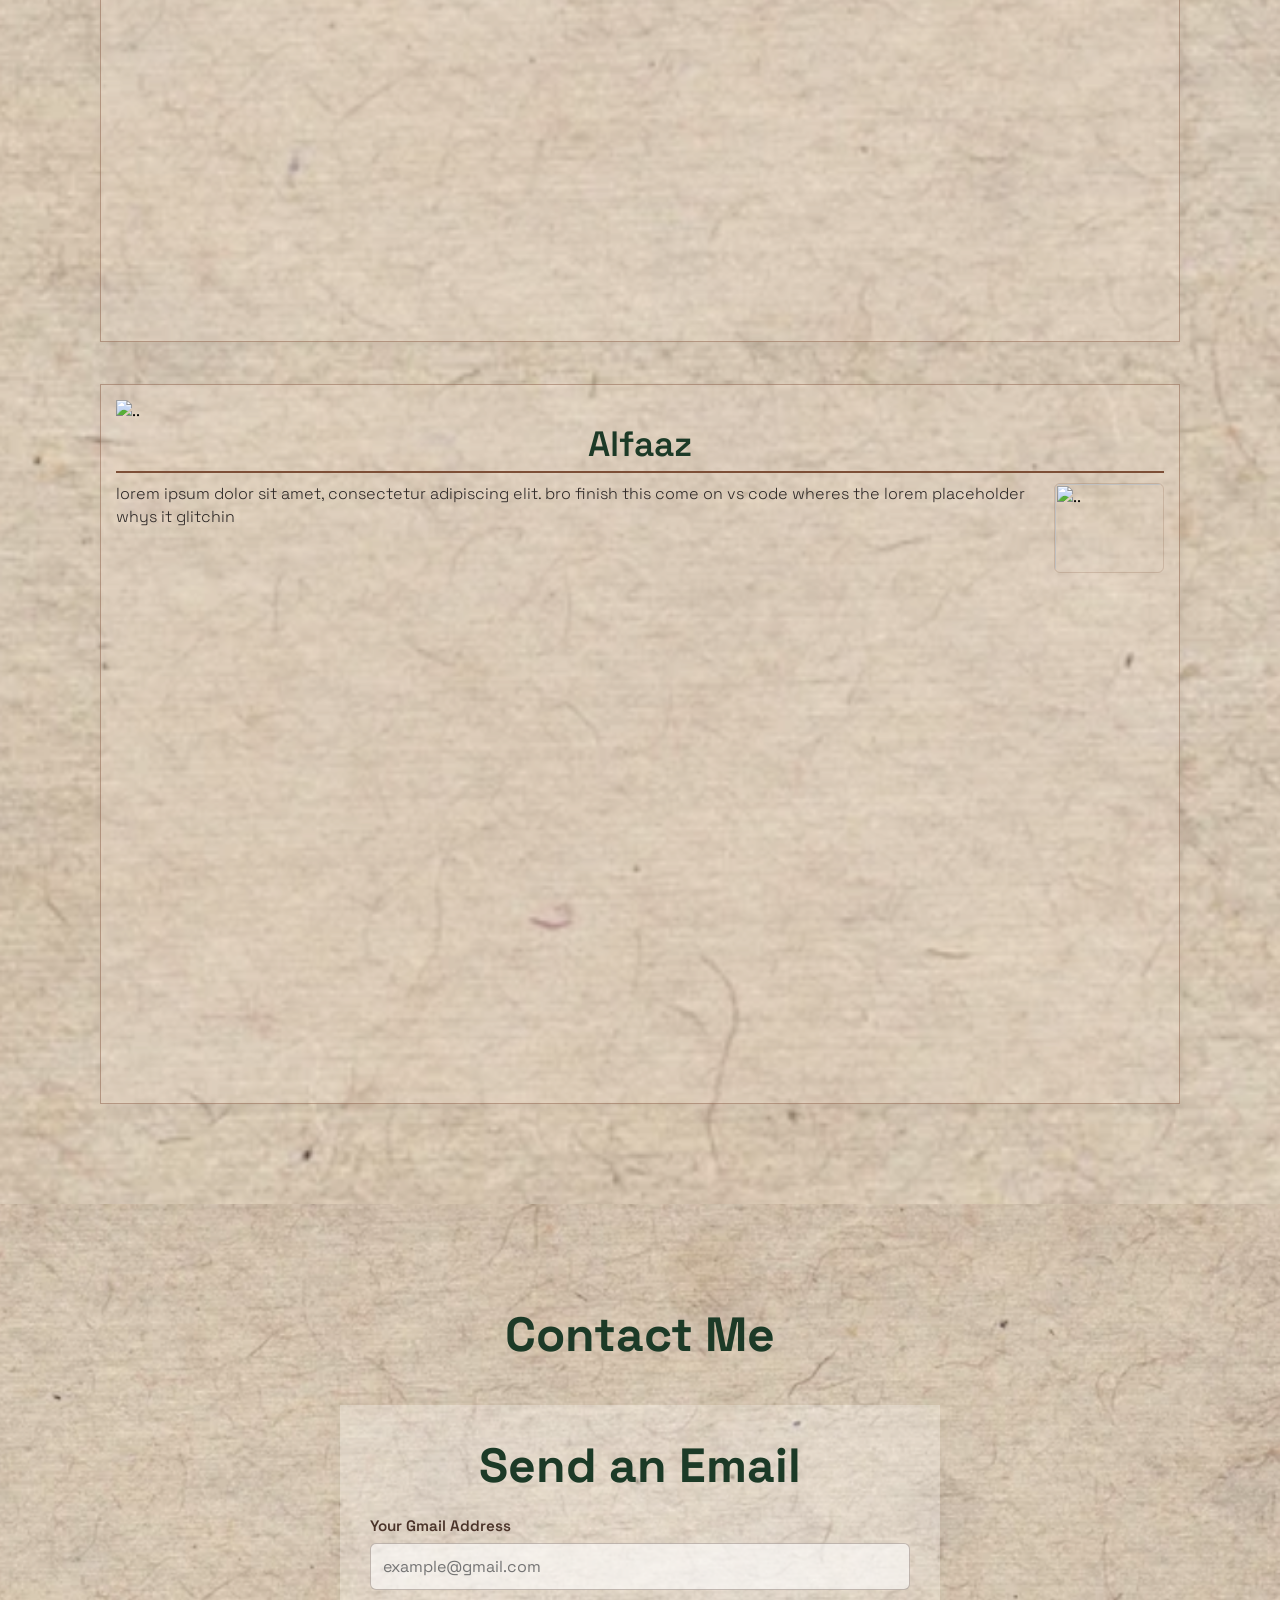
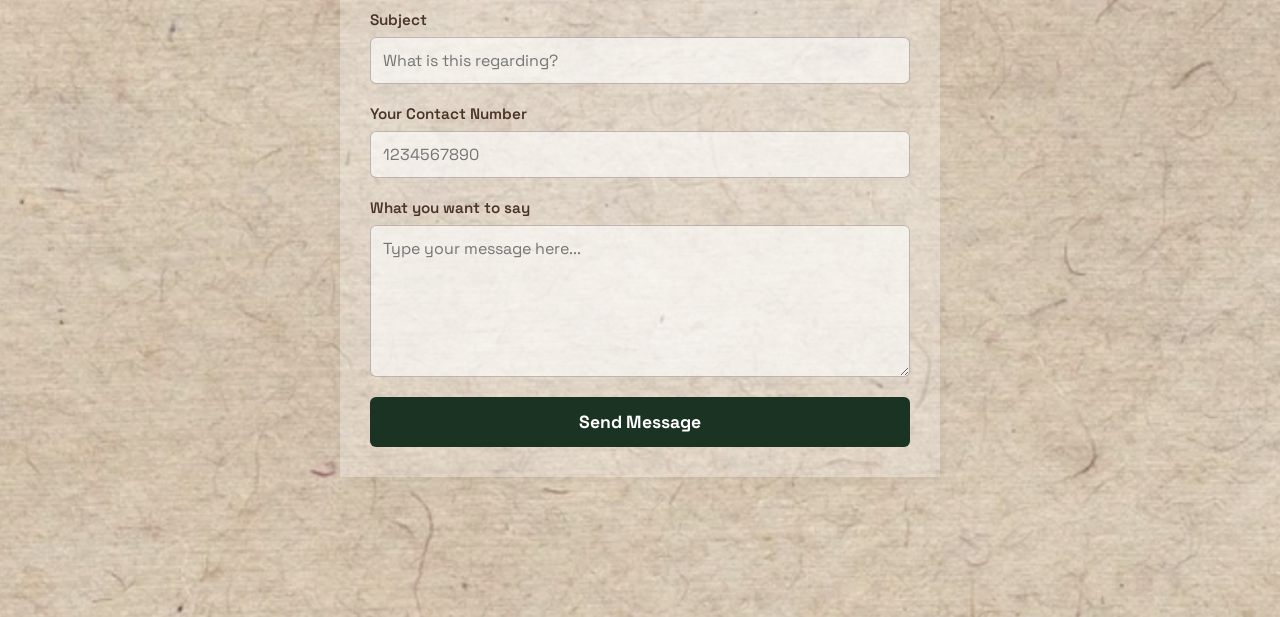
==== commit da68f4e2: "sfd" ====
--- a/index.html
+++ b/index.html
@@ -62,18 +62,10 @@
                             Lorem ipsum dolor, sit amet consectetur adipisicing elit. Aliquam autem soluta quis? Nobis, quo vitae? Dolor repudiandae, beatae alias adipisci rerum nam quas similique molestias autem. Optio aut odit ad.
                             Lorem ipsum dolor sit amet consectetur adipisicing elit. Voluptas, voluptate. Doloribus, quisquam. Voluptas, voluptate. Doloribus, quisquam. Voluptas, voluptate. Doloribus, quisquam. Voluptas, voluptate. Doloribus, quisquam.
                         </p>
-                        <div class="slider" style="--width: 250px; --height: 250px; --quantity: 9;">
-                            <div class="list">
-                                <div class="item" style="--position: 1;"><img src="img1.png" alt="16"></div>
-                                <div class="item" style="--position: 2;"><img src="img2.png" alt="17"></div>
-                                <div class="item" style="--position: 3;"><img src="img3.png" alt="18"></div>
-                                <div class="item" style="--position: 4;"><img src="img4.png" alt="19"></div>
-                                <div class="item" style="--position: 5;"><img src="img7.png" alt="20"></div>
-                                <div class="item" style="--position: 6;"><img src="img8.png" alt="21"></div>
-                                <div class="item" style="--position: 7;"><img src="img11.png" alt="22"></div>
-                                <div class="item" style="--position: 8;"><img src="img12.png" alt="23"></div>
-                                <div class="item" style="--position: 9;"><img src="img13.png" alt="24"></div> 
-                            </div>
+                        <div class="about-image-group">
+                            <img src="img10.png" class="side-img" alt="10">
+                            <img src="img11.png" class="focus-img" alt="11">
+                            <img src="img12.png" class="side-img" alt="12">
                         </div>
                     </div>
                 </section>
@@ -194,8 +186,6 @@
                     <form action="/api/submit" method="POST" class="contact-form">
 
                     <!-- Form Header (Optional) -->
-                    <h3 class="form-title">Send an Email</h3>
-                    <form action="/api/submit" method="POST" class="contact-form">
                     <h2 class="form-title">Send an Email</h2>
 
                     <!-- 1. STRICT EMAIL INPUT (Requires '@' and a domain extension) -->
--- a/pks.css
+++ b/pks.css
@@ -1,10 +1,129 @@
 @import url('https://fonts.googleapis.com/css2?family=Space+Grotesk:wght@300;400;600;700&display=swap');
+@import url('https://fonts.googleapis.com/css2?family=Playfair+Display:wght@400;600&family=Lora:ital,wght@0,400;1,400&display=swap');
 
 * {
     margin: 0;
     padding: 0;
     box-sizing: border-box;
     font-family: "Space Grotesk", sans-serif;
+}
+
+/* ─── MODAL ARTICLE STYLES ────────────────────────────────────────────────── */
+.modal-content .article-box {
+    width: 100%;
+    background: #F7F2E8;
+    border: 1px solid #CFC4B0;
+    border-radius: 3px;
+    overflow: hidden;
+    cursor: default;
+    box-shadow: none;
+    transform: none;
+    backface-visibility: visible;
+}
+
+.modal-content .article-image {
+    width: 100%;
+    aspect-ratio: 16 / 9;
+    background: #E0D5C3;
+    border-bottom: 1px solid #CFC4B0;
+    display: flex;
+    align-items: center;
+    justify-content: center;
+    overflow: hidden;
+}
+
+.modal-content .article-image img {
+    width: 100%;
+    height: 100%;
+    object-fit: cover;
+    display: block;
+}
+
+.modal-content .article-image-placeholder {
+    display: flex;
+    flex-direction: column;
+    align-items: center;
+    gap: 8px;
+    color: #A89C8C;
+}
+
+.modal-content .article-image-placeholder svg {
+    width: 34px;
+    height: 34px;
+}
+
+.modal-content .article-image-placeholder span {
+    font-family: 'Lora', Georgia, serif;
+    font-size: 11px;
+    letter-spacing: 0.12em;
+    text-transform: uppercase;
+}
+
+.modal-content .article-body {
+    padding: 22px 24px 26px;
+    text-align: left;
+}
+
+.modal-content .article-tag {
+    display: inline-block;
+    font-family: 'Lora', Georgia, serif;
+    font-size: 10px;
+    font-weight: 400;
+    letter-spacing: 0.14em;
+    text-transform: uppercase;
+    color: #7A6A57;
+    background: #E6DDD0;
+    padding: 3px 9px;
+    border-radius: 2px;
+    margin-bottom: 14px;
+}
+
+.modal-content .article-title {
+    font-family: 'Playfair Display', Georgia, serif;
+    font-size: 24px;
+    font-weight: 600;
+    line-height: 1.38;
+    color: #291E15;
+    margin-bottom: 12px;
+    border-bottom: none;
+    padding-bottom: 0;
+    text-align: left;
+}
+
+.modal-content .article-rule {
+    width: 30px;
+    height: 1px;
+    background: #C2B5A3;
+    margin-bottom: 13px;
+}
+
+.modal-content .article-excerpt {
+    font-family: 'Lora', Georgia, serif;
+    font-size: 15px;
+    line-height: 1.72;
+    color: #5A4D42;
+    margin-bottom: 20px;
+}
+
+.modal-content .article-byline {
+    display: flex;
+    align-items: center;
+    gap: 7px;
+    font-family: 'Lora', Georgia, serif;
+    font-size: 11.5px;
+    color: #8C7E71;
+}
+
+.modal-content .article-byline .author {
+    color: #5A4D42;
+}
+
+.modal-content .article-byline .dot {
+    color: #C2B5A3;
+}
+
+.modal-content .article-byline .date {
+    font-style: italic;
 }
 
 /* ─── SCROLL FIX ──────────────────────────────────────────────────────────────
@@ -186,40 +305,29 @@
     font-size: 1.1rem;
 }
 
-/* ─── ABOUT — VERTICAL SLIDER ────────────────────────────────────────────── */
-.slider {
-    --speed: 25s;
-    width: var(--width);
-    position: relative;
-    overflow: hidden;
-}
-
-.slider .list {
-    position: absolute;
-    top: 0;
-    bottom: 0;
-    left: 0;
-    right: 0;
-}
-
-.slider .list .item {
-    width: var(--width);
-    height: var(--height);
-    position: absolute;
-    top: 100%;
-    animation: autoRunY var(--speed) linear infinite;
-    animation-delay: calc((var(--speed) / var(--quantity)) * (var(--quantity) - var(--position)) * -1);
-}
-
-.slider .list .item img {
-    width: 100%;
-    height: 100%;
+/* ─── ABOUT — VERTICAL IMAGES ────────────────────────────────────────────── */
+.about-image-group {
+    display: flex;
+    flex-direction: column;
+    align-items: center;
+    justify-content: center;
+    gap: 15px;
+    width: 250px;
+}
+
+.about-image-group img {
+    width: 100%;
+    height: auto;
     object-fit: contain;
-}
-
-@keyframes autoRunY {
-    from { top: 100%; }
-    to   { top: calc(var(--height) * -1); }
+    border-radius: 0;
+}
+
+.side-img {
+    max-width: 120px;
+}
+
+.focus-img {
+    max-width: 180px;
 }
 
 /* ─── PROJECTS — 3D CAROUSEL ─────────────────────────────────────────────── */
@@ -433,16 +541,16 @@
 }
 
 .modal-content {
-    background-color: #fbe1ca;
-    border: 2px solid #7D4F37;
-    border-radius: 12px;
-    padding: 30px;
+    background-color: transparent;
+    border: none;
+    border-radius: 0;
+    padding: 0;
     width: 90%;
-    max-width: 700px;
-    max-height: 80vh;
-    overflow-y: auto;
+    max-width: 380px;
+    max-height: 90vh;
+    overflow: visible;
     position: relative;
-    box-shadow: 0 10px 30px rgba(0, 0, 0, 0.15);
+    box-shadow: 0 10px 30px rgba(0, 0, 0, 0.3);
     transform: scale(0.7);
     transition: transform 0.3s cubic-bezier(0.34, 1.56, 0.64, 1);
 }
@@ -453,12 +561,14 @@
 
 .modal-close {
     position: absolute;
-    top: 15px;
-    right: 20px;
-    font-size: 28px;
-    color: #7D4F37;
+    top: 10px;
+    right: 15px;
+    font-size: 32px;
+    color: #291E15;
     cursor: pointer;
     font-weight: bold;
+    z-index: 10001;
+    text-shadow: 0 0 5px rgba(255, 255, 255, 0.5);
 }
 
 .escape-hint {
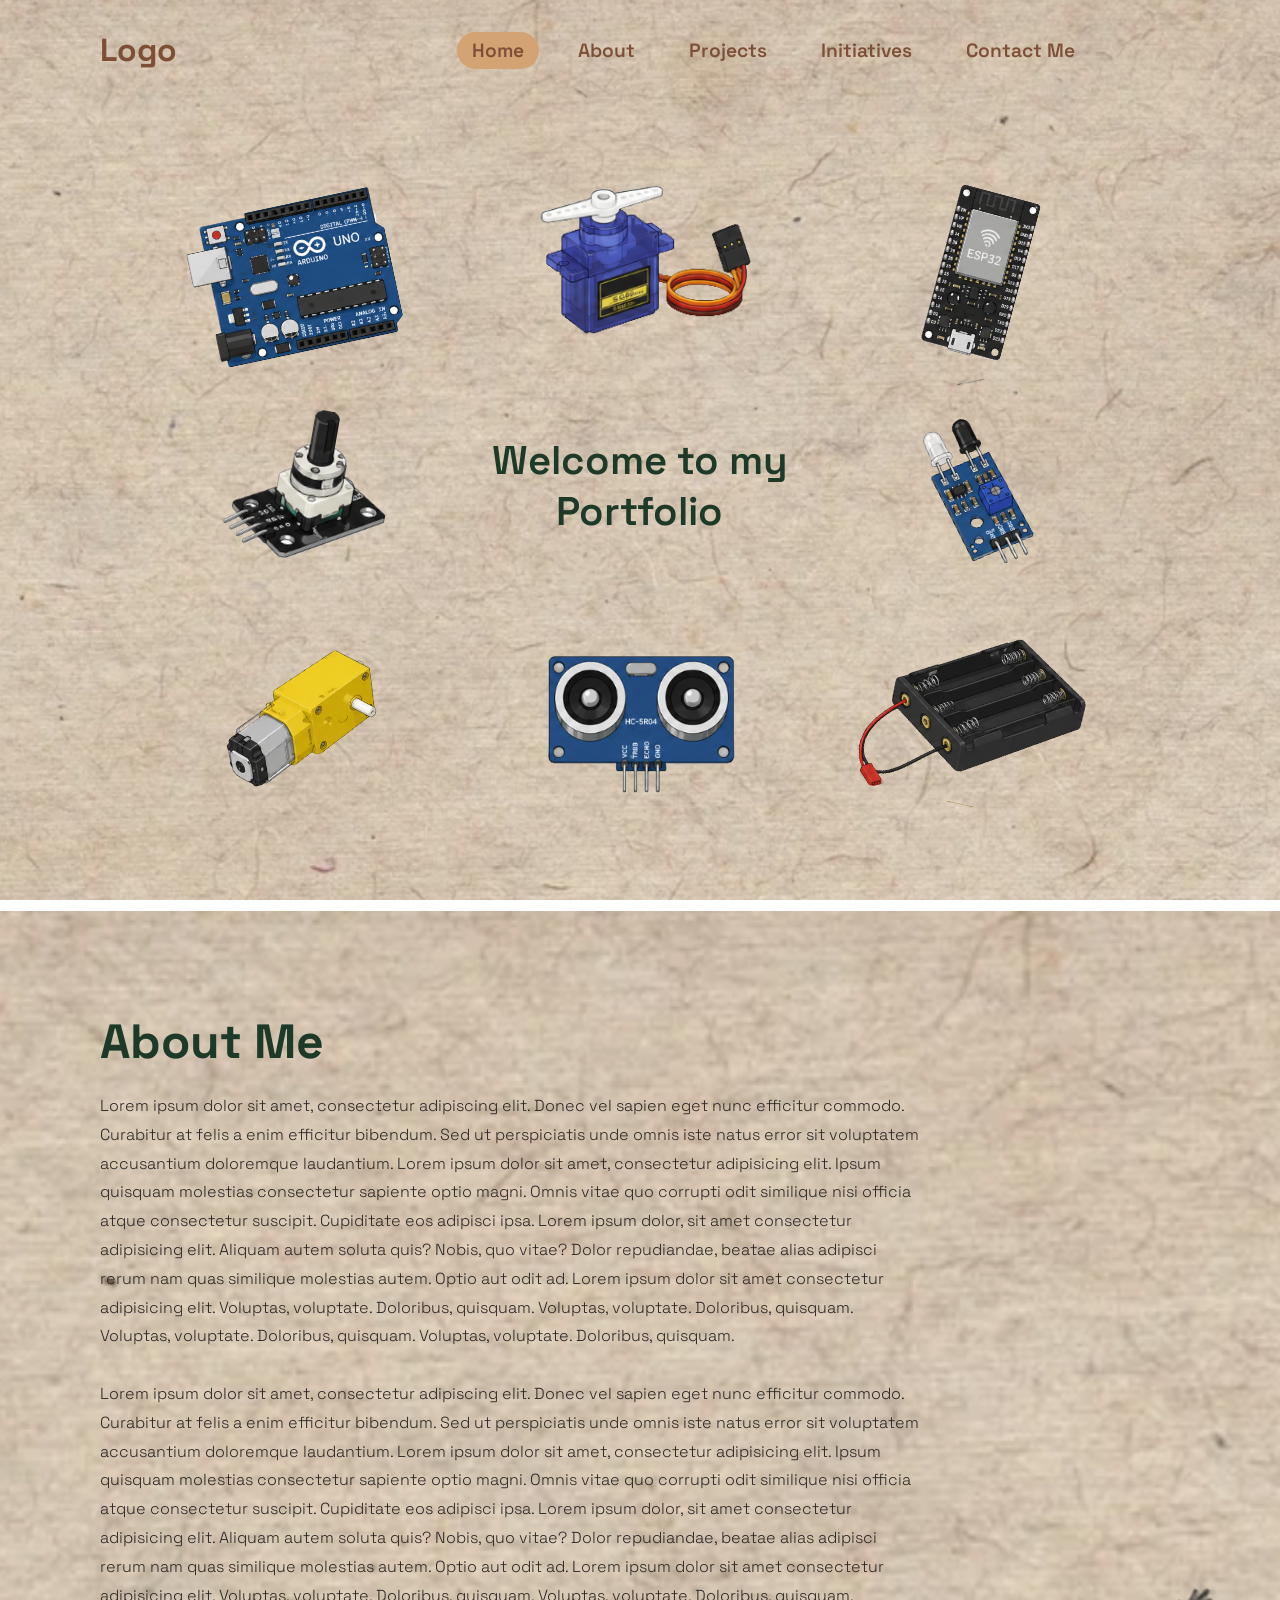
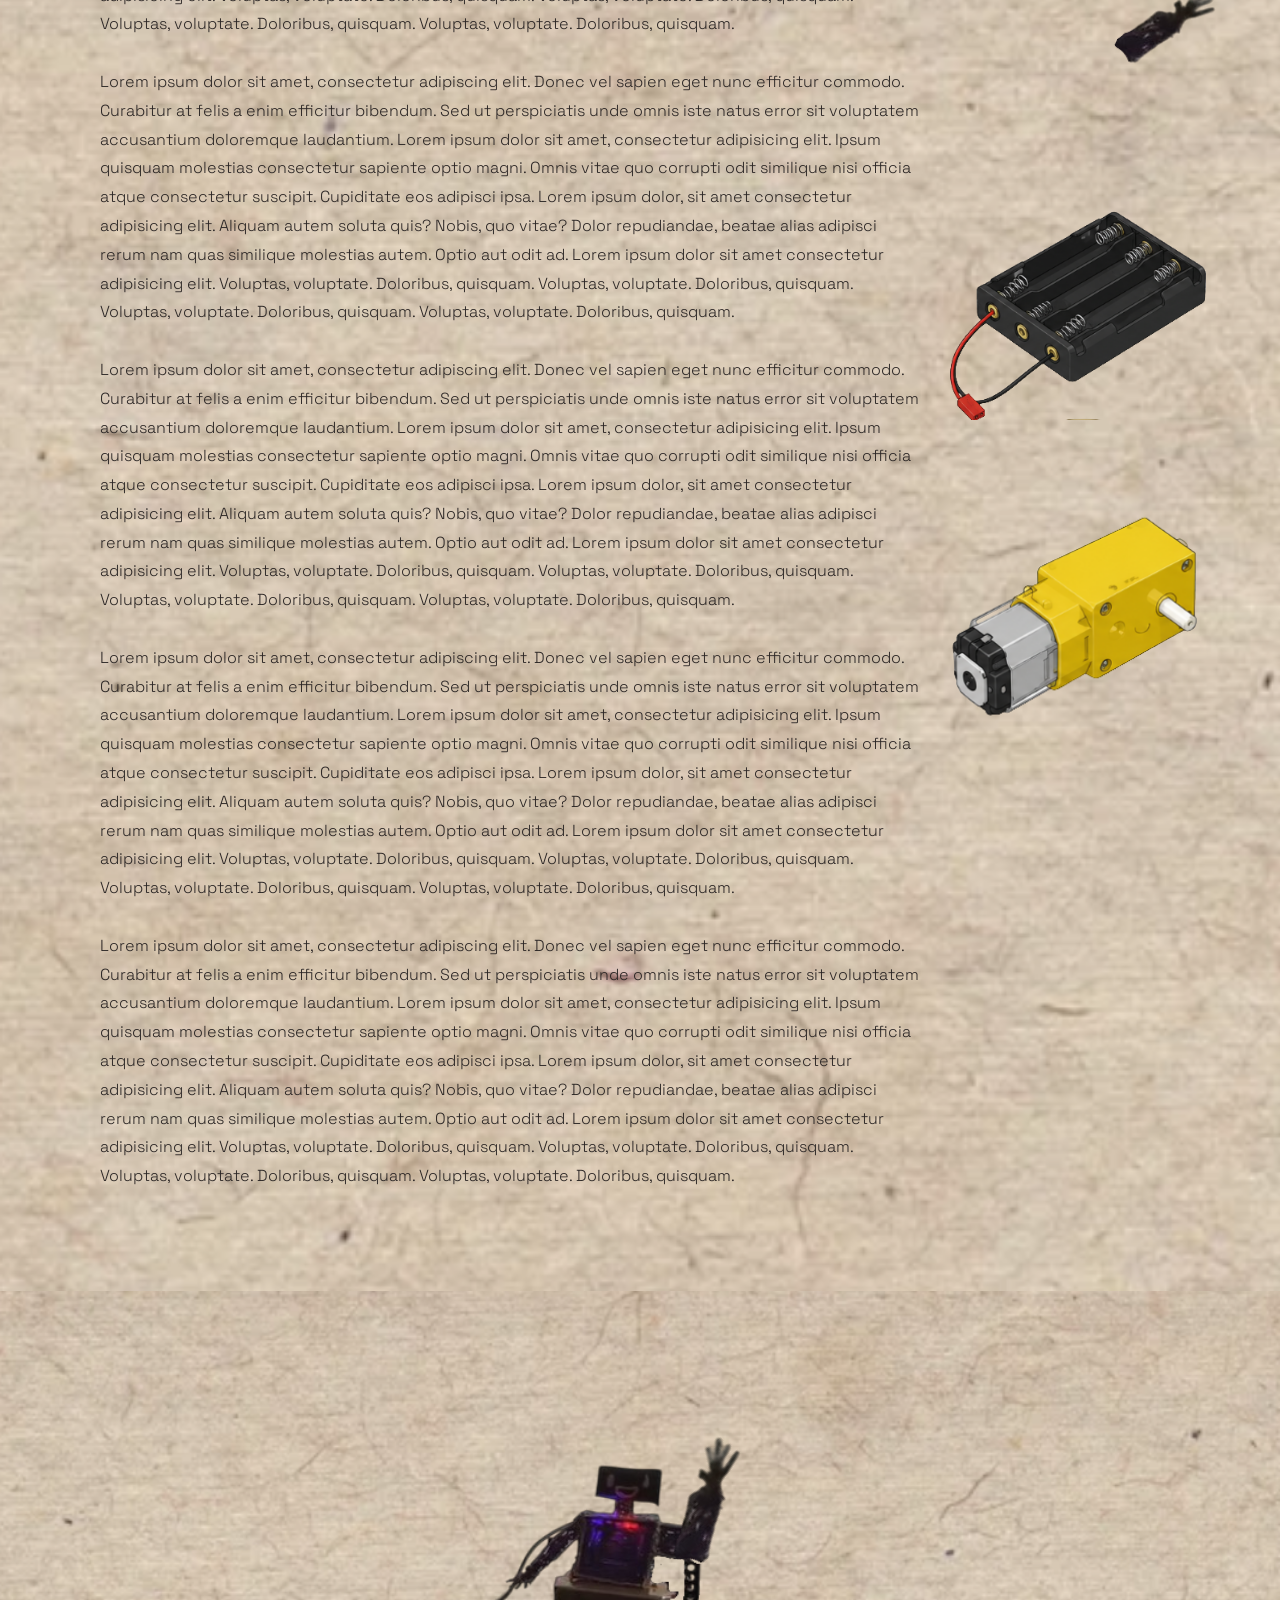
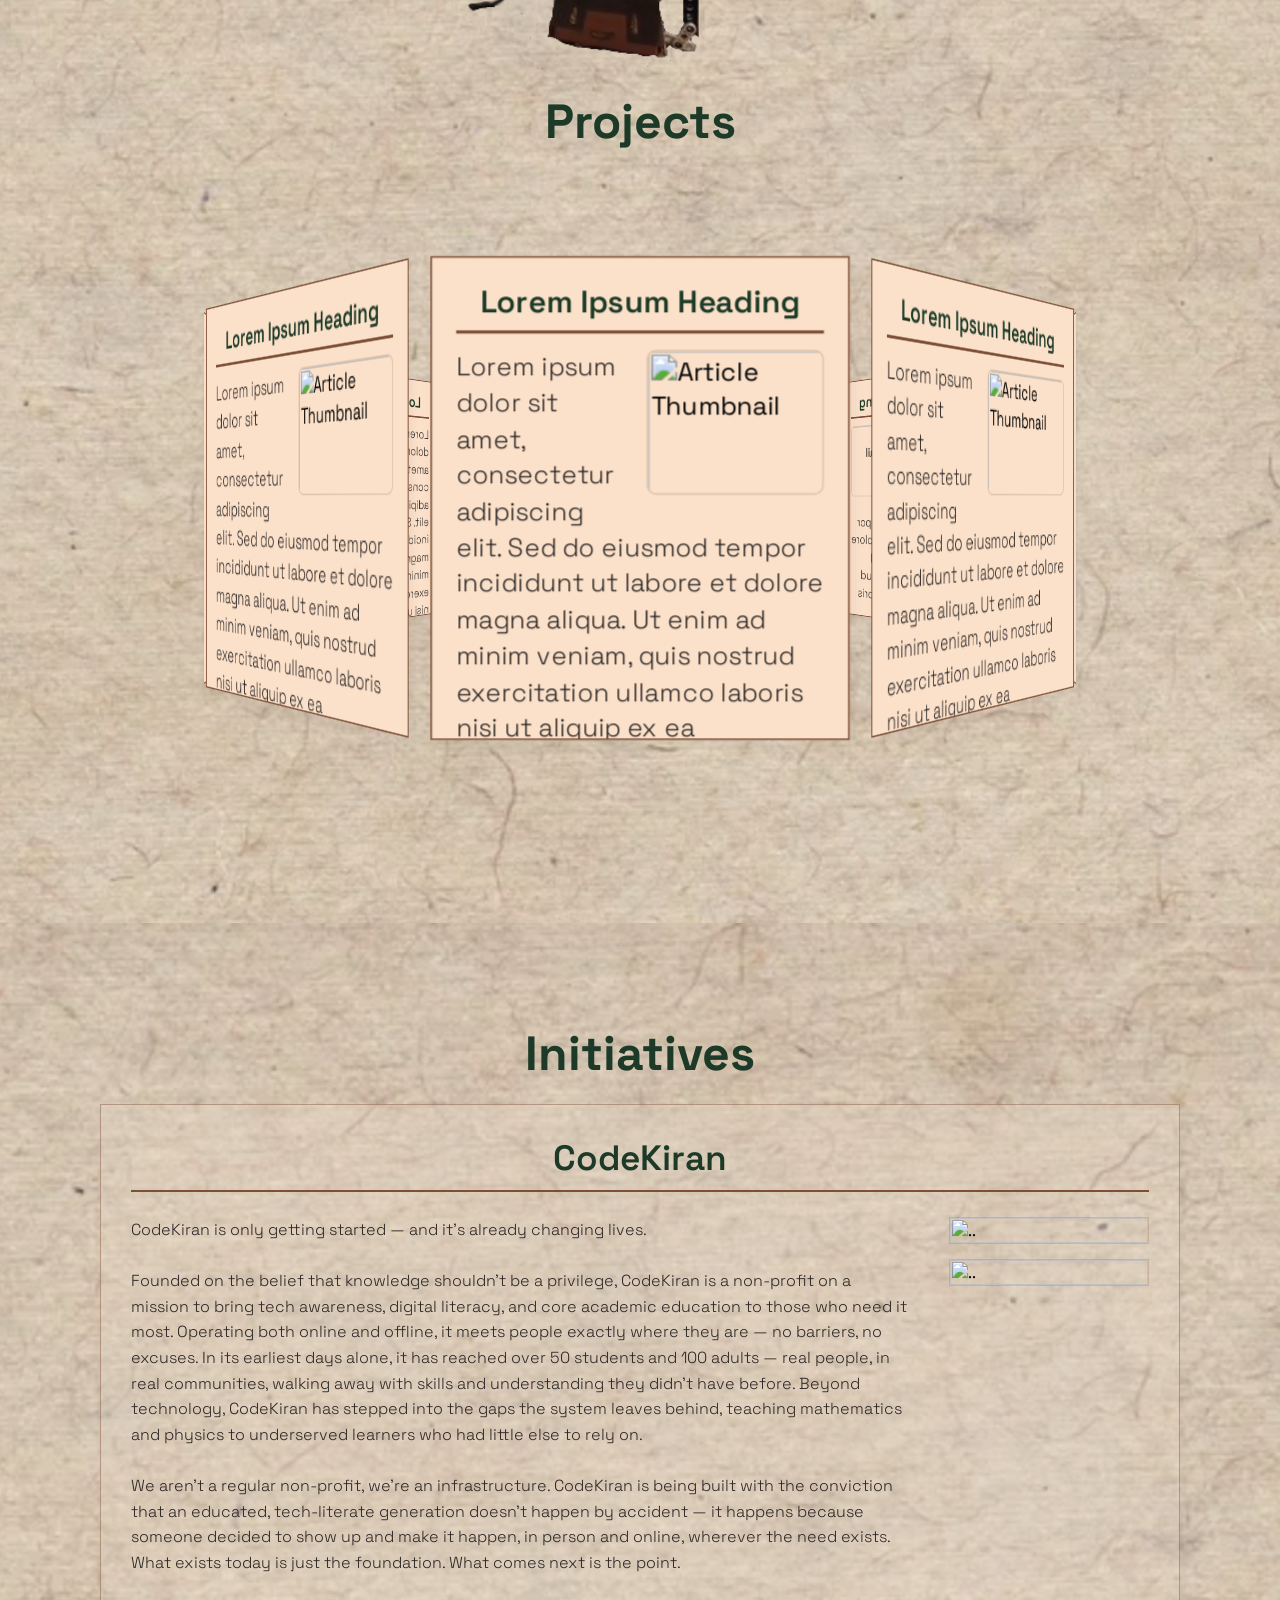
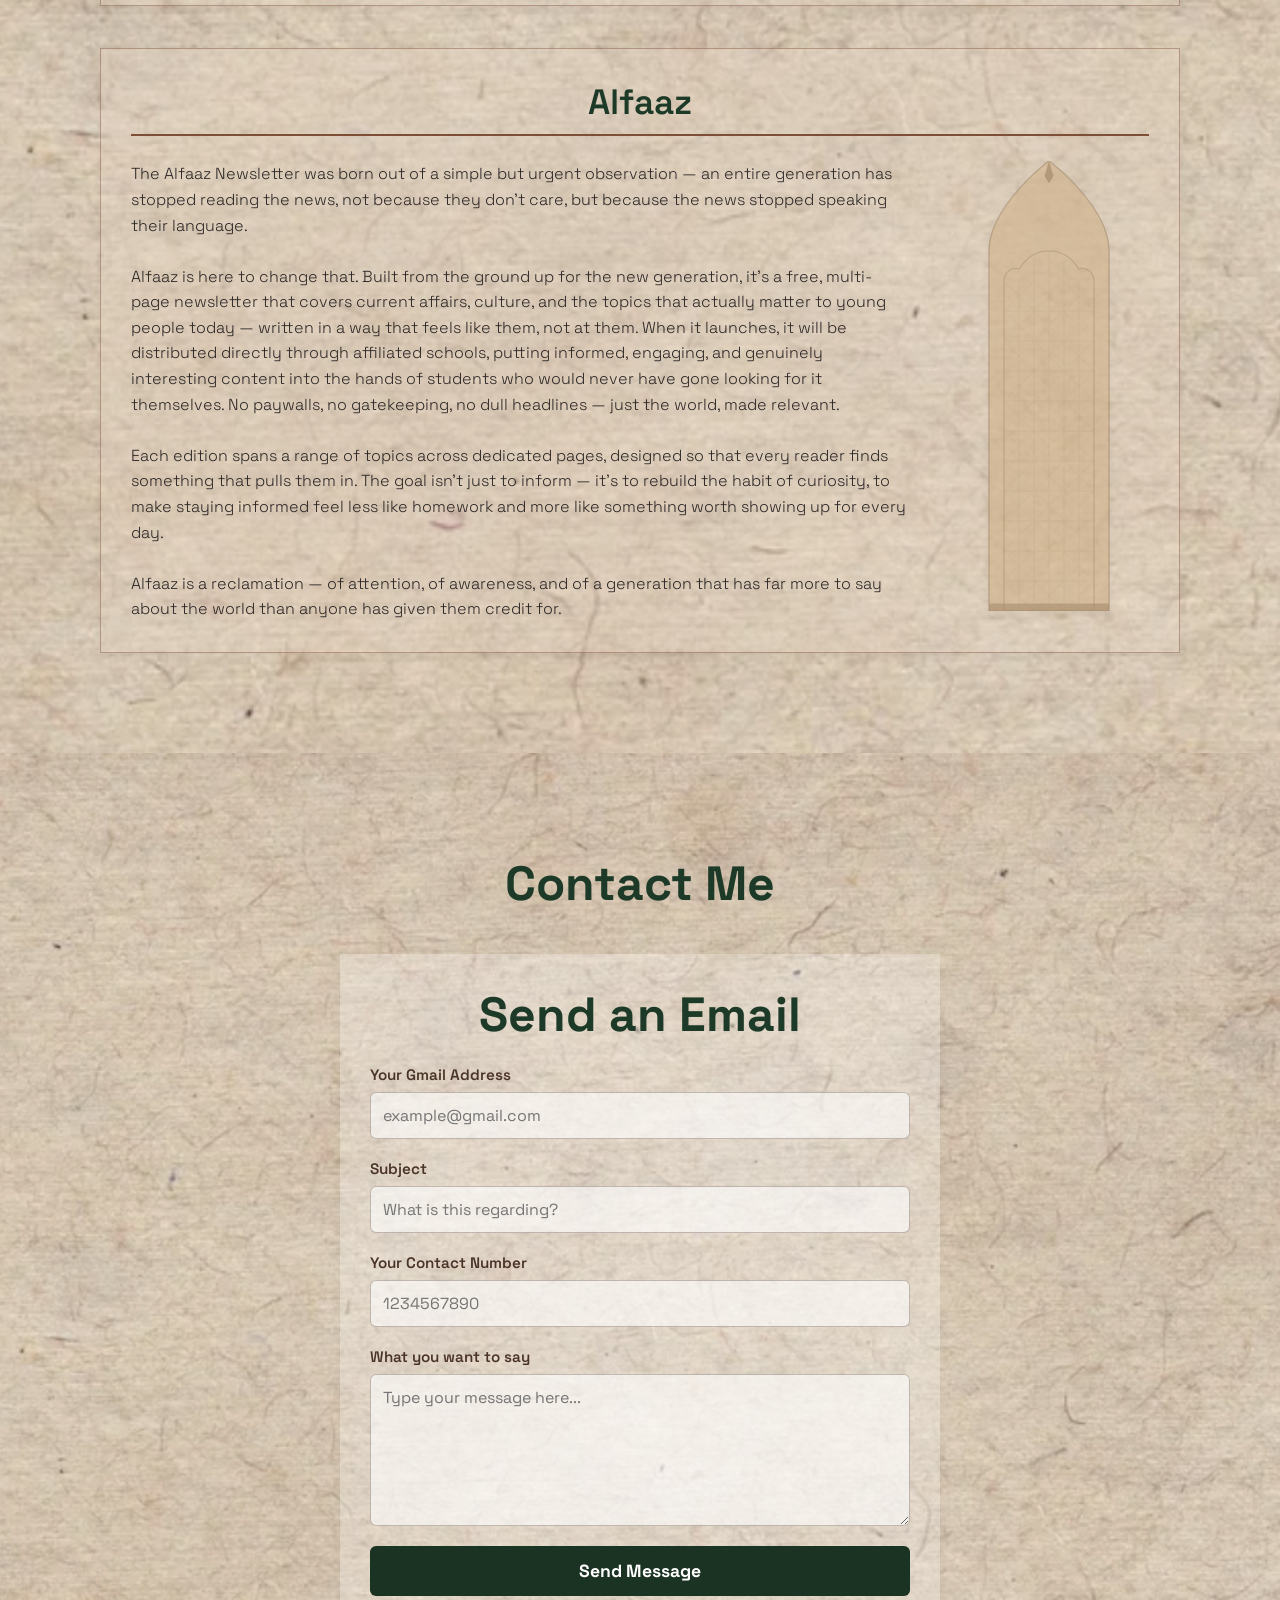
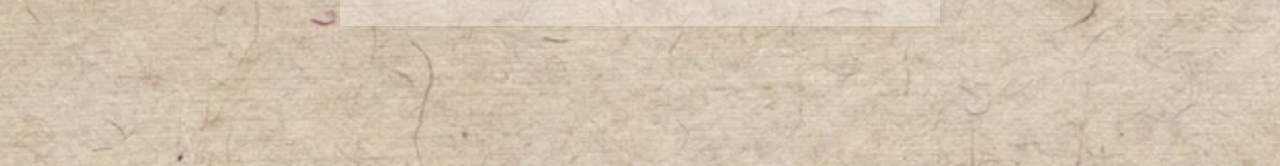
==== commit 38c8b3eb: "GUYS ONLY THE PROJECT SECTION IS LEFT TO GIVE DETAILS TO YAY" ====
--- a/index.html
+++ b/index.html
@@ -165,18 +165,51 @@
                     <h2 class="has">Initiatives</h2>
                         <div class="vroaajkalthandbahuthogayihai">
                             <div class ="AYELISTENTOTHIS">
-                                <img src="" alt=".." class="HOPLAYIVO-HUMHIPLAYETHE">
                                 <h3 class="RAPKATHAMAUSAM">CodeKiran</h3>
-                                <img src="" alt=".." class="ITNEMEINTUJHELAGGAYITHAND">
-                                <p class="LAADLEISS-SETHANDETOUSKEREPLYTHE">lorem ipsum dolor sit amet, consectetur adipiscing elit. bro finish this come on vs code wheres the lorem placeholder whys it glitchin</p>
+                                <hr class="initiative-hr">
+                                <div class="initiative-layout">
+                                    <p class="LAADLEISS-SETHANDETOUSKEREPLYTHE">CodeKiran is only getting started — and it's already changing lives.<br> <br>
+Founded on the belief that knowledge shouldn't be a privilege, CodeKiran is a non-profit on a mission to bring tech awareness, digital literacy, and core academic education to those who need it most. Operating both online and offline, it meets people exactly where they are — no barriers, no excuses. In its earliest days alone, it has reached over 50 students and 100 adults — real people, in real communities, walking away with skills and understanding they didn't have before. Beyond technology, CodeKiran has stepped into the gaps the system leaves behind, teaching mathematics and physics to underserved learners who had little else to rely on.<br><br>
+We aren't a regular non-profit, we're an infrastructure. CodeKiran is being built with the conviction that an educated, tech-literate generation doesn't happen by accident — it happens because someone decided to show up and make it happen, in person and online, wherever the need exists. What exists today is just the foundation. What comes next is the point.</p>
+                                    <div class="initiative-images">
+                                        <img src="" alt=".." class="initiative-img">
+                                        <img src="" alt=".." class="initiative-img">
+                                    </div>
+                                </div>
                             </div>
                             <br>
                             <br>
                             <div class ="AYELISTENTOTHIS">
-                                <img src="" alt=".." class="HOPLAYIVO-HUMHIPLAYETHE">
                                 <h3 class="RAPKATHAMAUSAM">Alfaaz</h3>
-                                <img src="" alt=".." class="ITNEMEINTUJHELAGGAYITHAND">
-                                <p class="LAADLEISS-SETHANDETOUSKEREPLYTHE">lorem ipsum dolor sit amet, consectetur adipiscing elit. bro finish this come on vs code wheres the lorem placeholder whys it glitchin</p>
+                                <hr class="initiative-hr">
+                                <div class="initiative-layout">
+                                    <p class="LAADLEISS-SETHANDETOUSKEREPLYTHE">The Alfaaz Newsletter was born out of a simple but urgent observation — an entire generation has stopped reading the news, not because they don't care, but because the news stopped speaking their language.<br><br>Alfaaz is here to change that. Built from the ground up for the new generation, it's a free, multi-page newsletter that covers current affairs, culture, and the topics that actually matter to young people today — written in a way that feels like them, not at them. When it launches, it will be distributed directly through affiliated schools, putting informed, engaging, and genuinely interesting content into the hands of students who would never have gone looking for it themselves. No paywalls, no gatekeeping, no dull headlines — just the world, made relevant.<br><br>
+Each edition spans a range of topics across dedicated pages, designed so that every reader finds something that pulls them in. The goal isn't just to inform — it's to rebuild the habit of curiosity, to make staying informed feel less like homework and more like something worth showing up for every day.<br><br>
+Alfaaz is a reclamation — of attention, of awareness, and of a generation that has far more to say about the world than anyone has given them credit for.</p>
+                                    <div class="initiative-images">
+                                        <svg class="mughal-svg" viewBox="0 0 100 300" preserveAspectRatio="xMidYMid meet">
+                                            <!-- Main Arch Structure -->
+                                            <path d="M10,300 L90,300 L90,60 C90,30 50,0 50,0 C50,0 10,30 10,60 L10,300 Z" fill="#D2B48C" stroke="#A68B6A" stroke-width="1" opacity="0.6"/>
+                                            
+                                            <!-- Inner Cusped Arch -->
+                                            <path d="M20,300 L80,300 L80,80 C80,75 75,70 70,72 C65,65 60,60 50,60 C40,60 35,65 30,72 C25,70 20,75 20,80 L20,300 Z" fill="none" stroke="#A68B6A" stroke-width="0.8" opacity="0.5"/>
+                                            
+                                            <!-- Jali Pattern (Geometric Lattice) -->
+                                            <g fill="none" stroke="#A68B6A" stroke-width="0.3" opacity="0.3">
+                                                <path d="M20,100 L80,100 M20,120 L80,120 M20,140 L80,140 M20,160 L80,160 M20,180 L80,180 M20,200 L80,200 M20,220 L80,220 M20,240 L80,240 M20,260 L80,260 M20,280 L80,280"/>
+                                                <path d="M30,80 L30,300 M40,65 L40,300 M50,60 L50,300 M60,65 L60,300 M70,80 L70,300"/>
+                                                <path d="M20,100 L40,80 M20,120 L60,80 M20,140 L80,80 M20,160 L80,100 M20,180 L80,120 M20,200 L80,140 M20,220 L80,160 M20,240 L80,180 M20,260 L80,200 M20,280 L80,220 M40,300 L80,260 M60,300 L80,280"/>
+                                                <path d="M80,100 L60,80 M80,120 L40,80 M80,140 L20,80 M80,160 L20,100 M80,180 L20,120 M80,200 L20,140 M80,220 L20,160 M80,240 L20,180 M80,260 L20,200 M80,280 L20,220 M60,300 L20,260 M40,300 L20,280"/>
+                                            </g>
+                                            
+                                            <!-- Decorative Finial (Top) -->
+                                            <path d="M50,0 L53,10 L50,15 L47,10 Z" fill="#A68B6A" opacity="0.7"/>
+                                            
+                                            <!-- Base border -->
+                                            <rect x="10" y="295" width="80" height="5" fill="#A68B6A" opacity="0.6"/>
+                                        </svg>
+                                    </div>
+                                </div>
                             </div>
                         </div>
                 </section>
--- a/pks.css
+++ b/pks.css
@@ -44,7 +44,7 @@
     flex-direction: column;
     align-items: center;
     gap: 8px;
-    color: #A89C8C;
+    color: #a89c8cb5;
 }
 
 .modal-content .article-image-placeholder svg {
@@ -290,19 +290,38 @@
 
 /* ─── ABOUT — LAYOUT ──────────────────────────────────────────────────────── */
 .layout-container {
-    display: grid;
-    grid-template-columns: 1fr auto;
-    gap: 40px;
-    align-items: stretch;
-    width: 100%;
-    max-width: 1000px;
+    display: flex;
+    flex-direction: row;
+    gap: 60px;
+    align-items: center;
+    justify-content: space-between;
+    width: 100%;
+    max-width: 1100px;
     margin: 0 auto;
 }
 
 .left-text {
+    flex: 1;
     margin: 0;
-    line-height: 1.6;
-    font-size: 1.1rem;
+    line-height: 1.8;
+    font-size: 1.15rem;
+    text-align: left;
+}
+
+@media (max-width: 900px) {
+    .layout-container {
+        flex-direction: column-reverse;
+        gap: 40px;
+        text-align: center;
+    }
+    
+    .left-text {
+        text-align: center;
+    }
+
+    .sec {
+        padding: 60px 20px;
+    }
 }
 
 /* ─── ABOUT — VERTICAL IMAGES ────────────────────────────────────────────── */
@@ -312,22 +331,14 @@
     align-items: center;
     justify-content: center;
     gap: 15px;
-    width: 250px;
+    width: 200px;
 }
 
 .about-image-group img {
-    width: 100%;
+    width: 150%;
     height: auto;
     object-fit: contain;
     border-radius: 0;
-}
-
-.side-img {
-    max-width: 120px;
-}
-
-.focus-img {
-    max-width: 180px;
 }
 
 /* ─── PROJECTS — 3D CAROUSEL ─────────────────────────────────────────────── */
@@ -466,12 +477,12 @@
 
 /* ─── INITIATIVES ─────────────────────────────────────────────────────────── */
 .AYELISTENTOTHIS {
-    display: block;
+    display: flex;
+    flex-direction: column;
     background-color: #e7d9c950;
     border: 1px solid #7d4f3770;
-    padding: 15px;
-    width: 100%;
-    height: 80%;
+    padding: 30px;
+    width: 100%;
     box-sizing: border-box;
     font-family: "Space Grotesk", sans-serif;
     box-shadow: 2px 4px 10px rgba(0, 0, 0, 0.05);
@@ -485,40 +496,79 @@
     color: #1C3A27;
     font-size: 2.2em;
     font-weight: 600;
-    margin-top: 0;
     margin-bottom: 10px;
     text-align: center;
-    border-bottom: 2px solid #7D4F37;
-    padding-bottom: 5px;
-}
-
-.ITNEMEINTUJHELAGGAYITHAND {
-    float: right;
-    margin-left: 15px;
-    margin-bottom: 5px;
-    width: 110px;
-    height: 90px;
+}
+
+.initiative-hr {
+    border: none;
+    height: 2px;
+    background-color: #7D4F37;
+    margin-bottom: 25px;
+    width: 100%;
+}
+
+.initiative-layout {
+    display: flex;
+    flex-direction: row;
+    gap: 40px;
+    align-items: flex-start;
+    justify-content: space-between;
+}
+
+.initiative-images {
+    display: flex;
+    flex-direction: column;
+    gap: 15px;
+    flex-shrink: 0;
+    width: 200px;
+    align-items: center;
+}
+
+.initiative-img {
+    width: 100%;
+    height: auto;
     object-fit: cover;
-    border-radius: 6px;
     border: 1px solid rgba(125, 79, 55, 0.2);
-    transform: translateZ(0);
+}
+.initiative-img1 {
+    width: 50%;
+    height: auto;
+    object-fit: cover;
+    border: 1px solid rgba(125, 79, 55, 0.2);
 }
 
 .LAADLEISS-SETHANDETOUSKEREPLYTHE {
+    flex: 1;
     color: #2B2625;
-    font-size: 0.85em;
-    line-height: 1.4;
+    font-size: 1rem;
+    line-height: 1.6;
     margin: 0;
     text-align: left;
-    -webkit-hyphens: auto;
-    -ms-hyphens: auto;
-    hyphens: auto;
-}
-
-.HOPLAYIVO-HUMHIPLAYETHE {
-    display: flex;
-    align-items: center;
-    gap: 15px;
+}
+
+.mughal-svg {
+    width: 100%;
+    height: 100%;
+    min-height: 280px;
+    max-height: 450px;
+    display: block;
+    margin: 0 auto;
+    filter: drop-shadow(0 2px 4px rgba(0, 0, 0, 0.05));
+}
+
+.mughal-svg path, 
+.mughal-svg rect, 
+.mughal-svg circle, 
+.mughal-svg g {
+    transition: opacity 0.3s ease;
+}
+
+@media (max-width: 900px) {
+    .mughal-svg {
+        width: 150px;
+        min-height: 200px;
+    }
 }
 
 /* ─── MODAL ───────────────────────────────────────────────────────────────── */
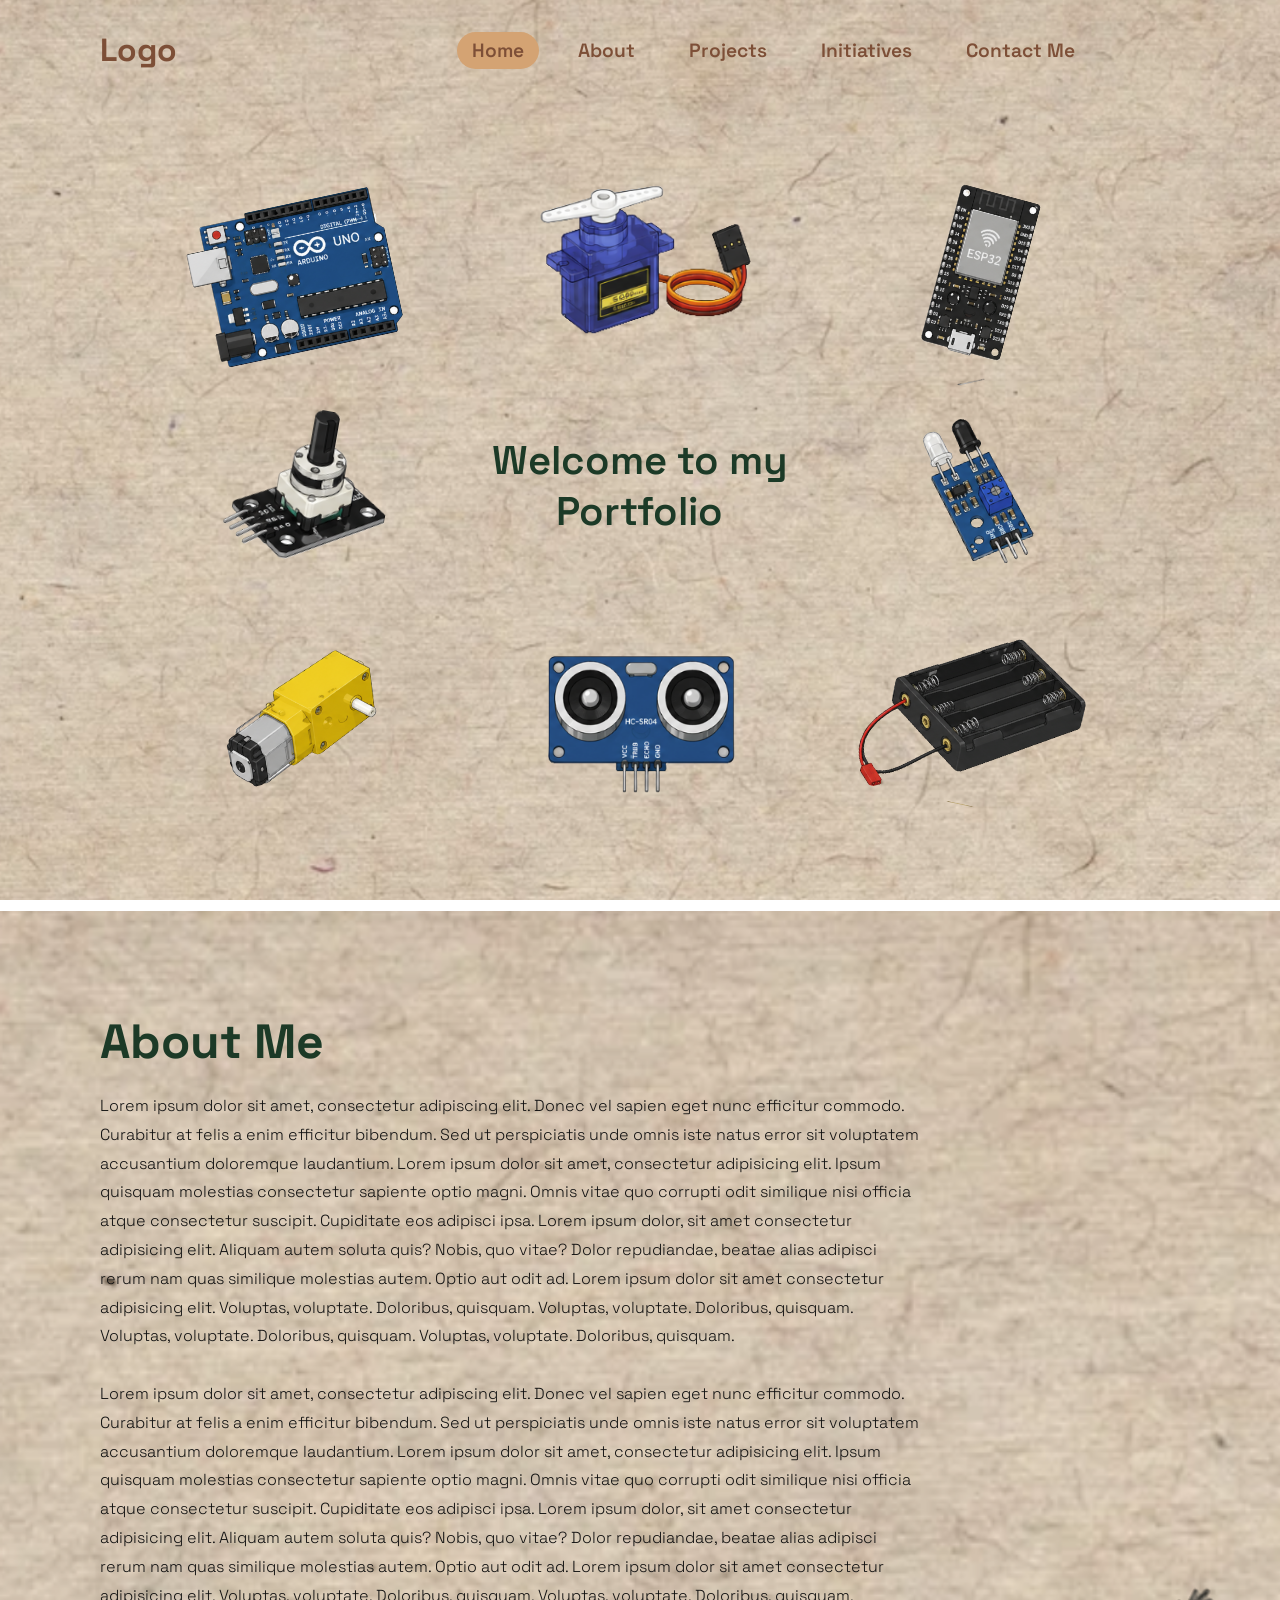
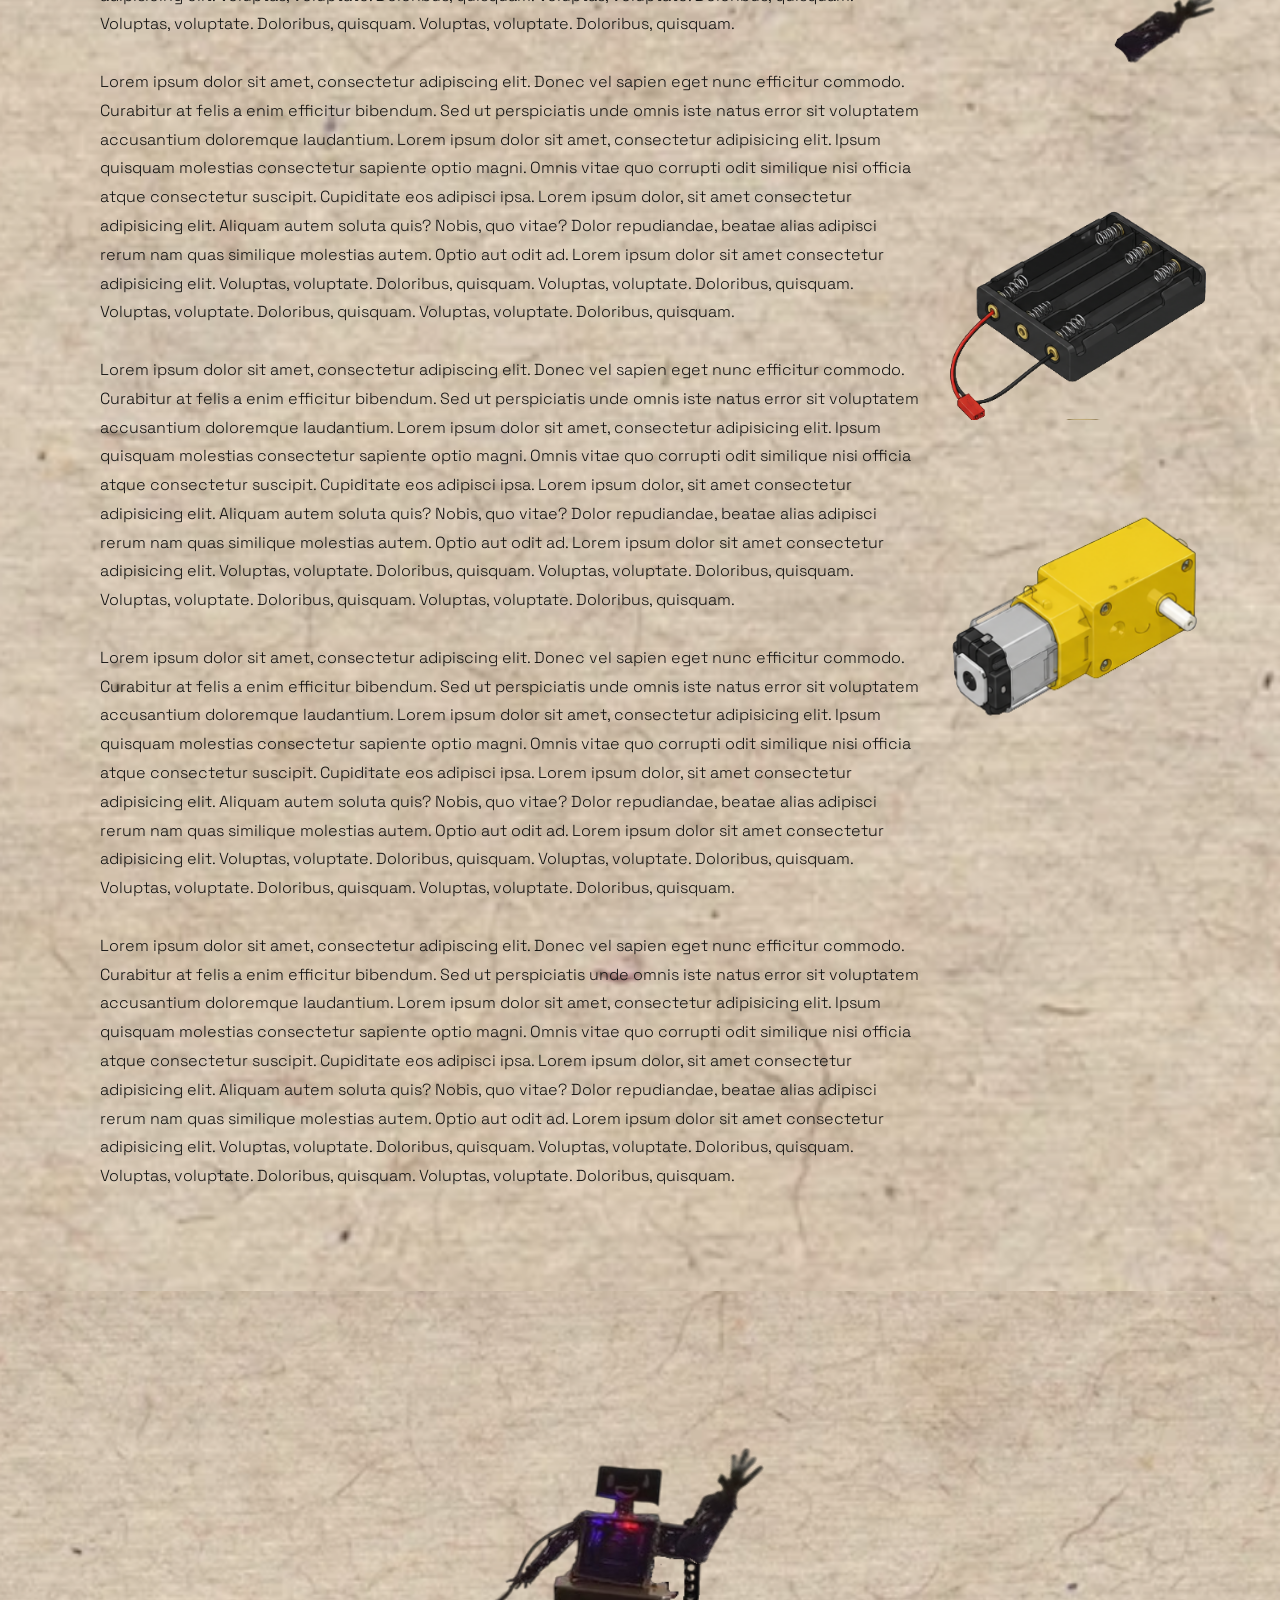
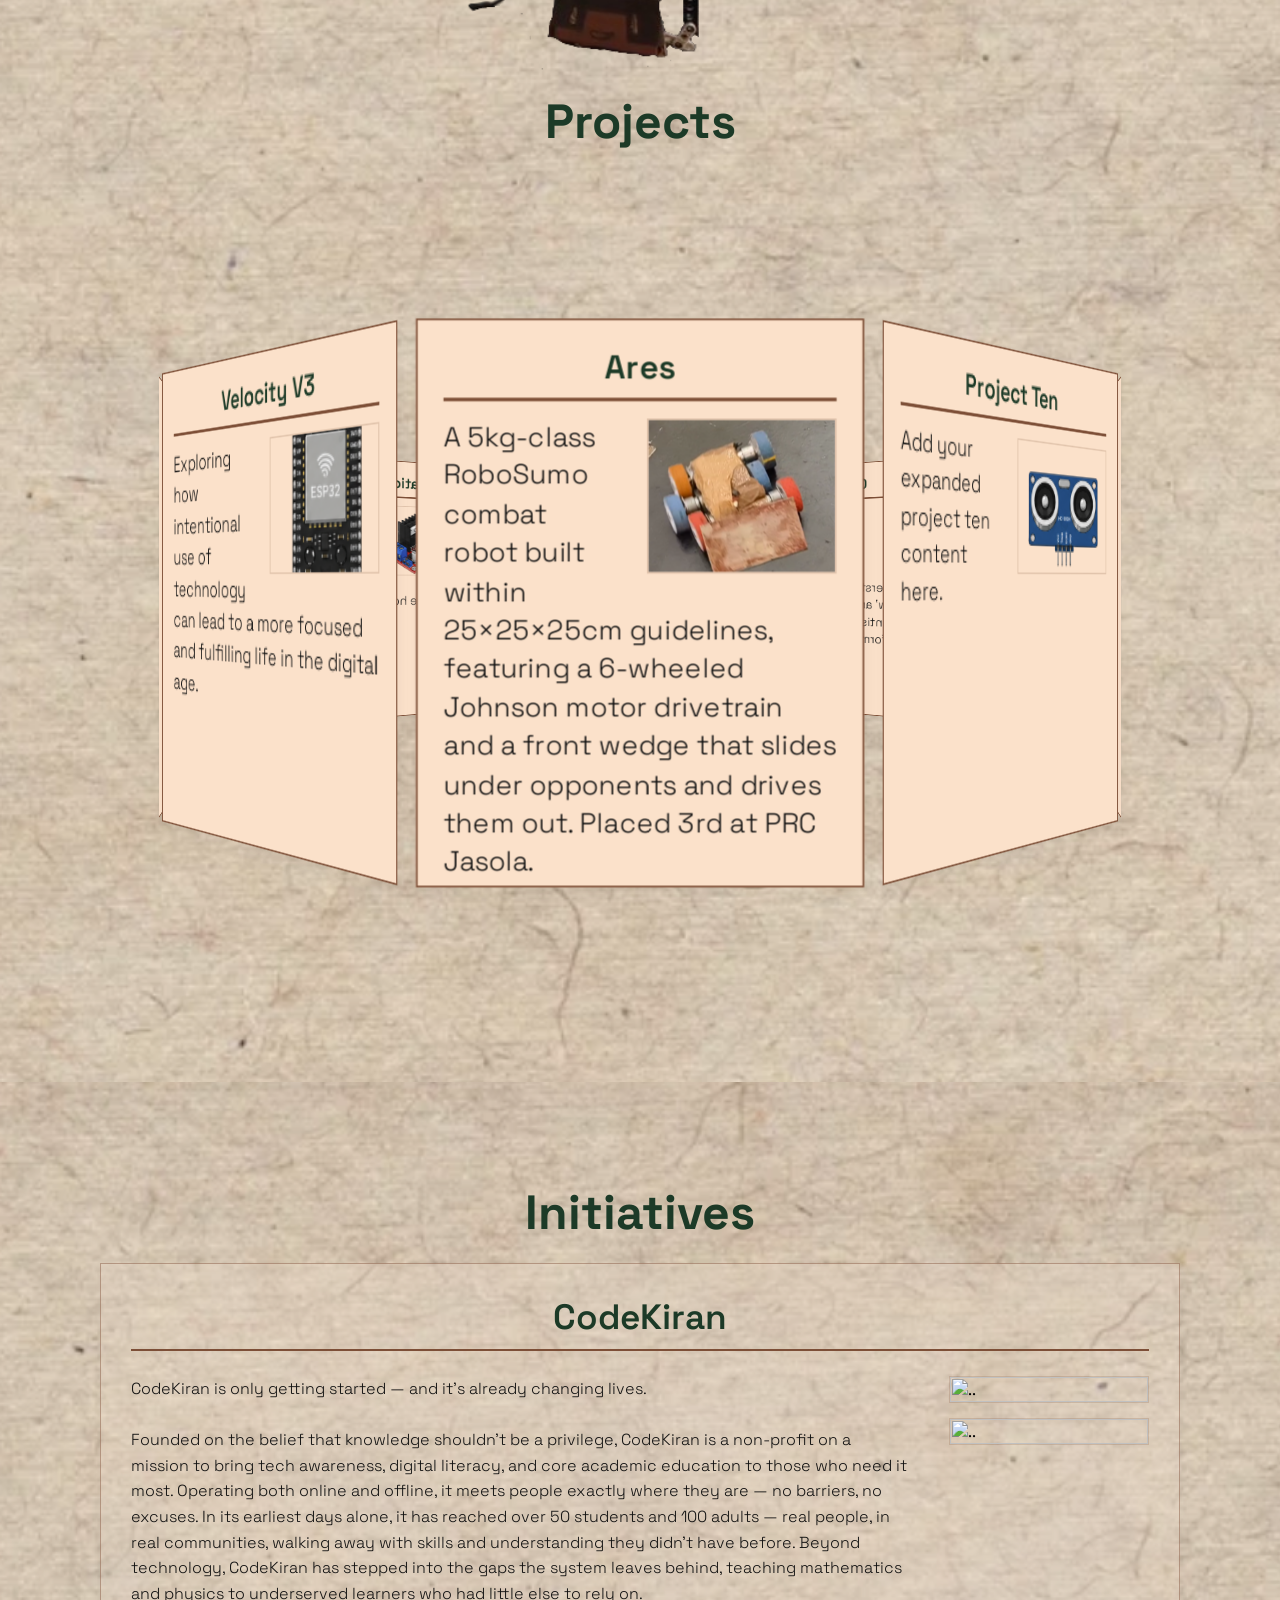
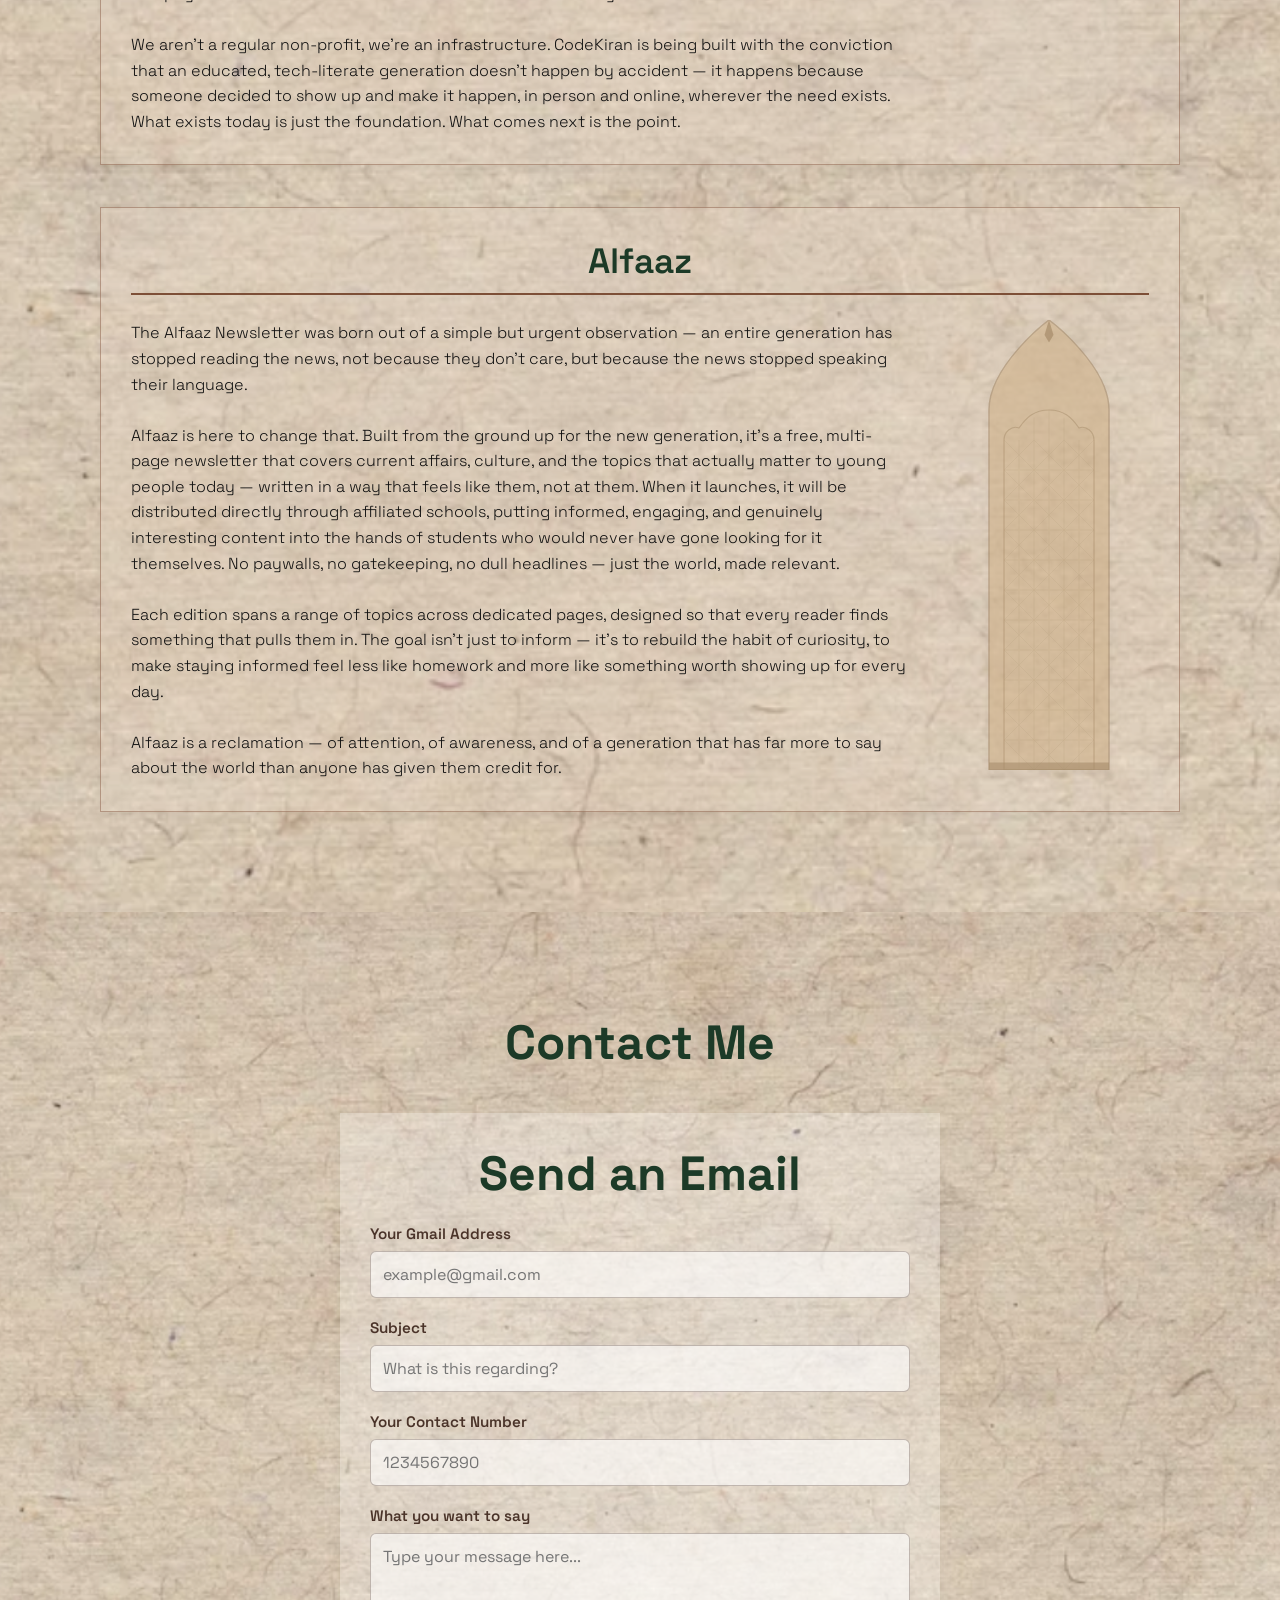
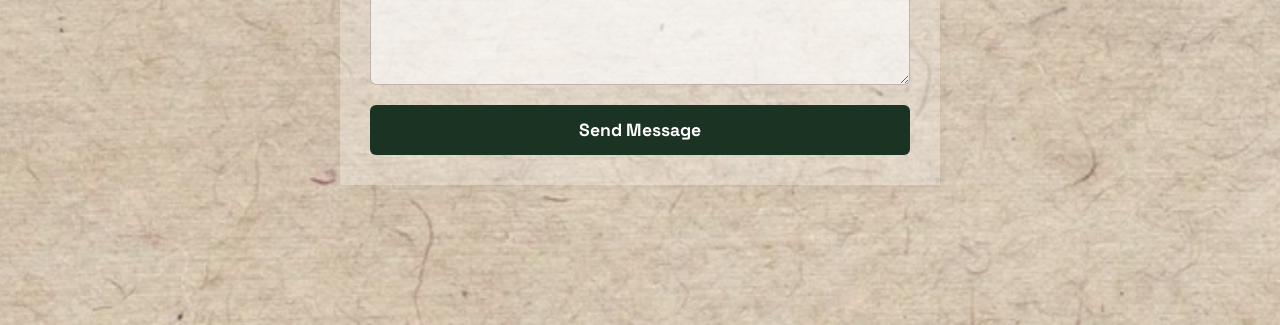
==== commit c6e92ae0: "FINAL SITE DONE" ====
--- a/index.html
+++ b/index.html
@@ -76,85 +76,94 @@
                     </div>
                     <h2 class="has">Projects</h2>
                     <div class="man">
-                        <div class="boy" style="--quantity: 9;">
+                        <div class="boy" style="--quantity: 10;">
                             <div class="guy" style="--position: 1;">
                                 <div class="article-box" id="pj1">
-                                    <h3 class="article-title">Lorem Ipsum Heading</h3>
-                                    <img src="https://placehold.co/250x200/D4A373/ffffff?text=Image" alt="Article Thumbnail" class="article-img">
-                                    <p class="article-text">
-                                        Lorem ipsum dolor sit amet, consectetur adipiscing elit. Sed do eiusmod tempor incididunt ut labore et dolore magna aliqua. Ut enim ad minim veniam, quis nostrud exercitation ullamco laboris nisi ut aliquip ex ea commodo consequat. Duis aute irure dolor in reprehenderit in voluptate velit esse cillum dolore.
+                                    <h3 class="article-title">Ares</h3>
+                                    <img src="img29.png" alt="Article Thumbnail" class="article-img">
+                                    <p class="article-text">
+                                        A 5kg-class RoboSumo combat robot built within 25×25×25cm guidelines, featuring a 6-wheeled Johnson motor drivetrain and a front wedge that slides under opponents and drives them out. Placed 3rd at PRC Jasola.
                                     </p>
                                 </div>
                             </div>
                             <div class="guy" style="--position: 2;">
                                 <div class="article-box" id="pj2">
-                                    <h3 class="article-title">Lorem Ipsum Heading</h3>
-                                    <img src="https://placehold.co/250x200/D4A373/ffffff?text=Image" alt="Article Thumbnail" class="article-img">
-                                    <p class="article-text">
-                                        Lorem ipsum dolor sit amet, consectetur adipiscing elit. Sed do eiusmod tempor incididunt ut labore et dolore magna aliqua. Ut enim ad minim veniam, quis nostrud exercitation ullamco laboris nisi ut aliquip ex ea commodo consequat. Duis aute irure dolor in reprehenderit in voluptate velit esse cillum dolore.
+                                    <h3 class="article-title">Velocity V3</h3>
+                                    <img src="img2.png" alt="Article Thumbnail" class="article-img">
+                                    <p class="article-text">
+                                        Exploring how intentional use of technology can lead to a more focused and fulfilling life in the digital age.
                                     </p>
                                 </div>
                             </div>
                             <div class="guy" style="--position: 3;">
                                 <div class="article-box" id="pj3">
-                                    <h3 class="article-title">Lorem Ipsum Heading</h3>
-                                    <img src="https://placehold.co/250x200/D4A373/ffffff?text=Image" alt="Article Thumbnail" class="article-img">
-                                    <p class="article-text">
-                                        Lorem ipsum dolor sit amet, consectetur adipiscing elit. Sed do eiusmod tempor incididunt ut labore et dolore magna aliqua. Ut enim ad minim veniam, quis nostrud exercitation ullamco laboris nisi ut aliquip ex ea commodo consequat. Duis aute irure dolor in reprehenderit in voluptate velit esse cillum dolore.
+                                    <h3 class="article-title">Sustainable Architecture</h3>
+                                    <img src="img3.png" alt="Article Thumbnail" class="article-img">
+                                    <p class="article-text">
+                                        How modern architects are integrating nature and sustainability into urban landscapes to create living spaces.
                                     </p>
                                 </div>
                             </div>
                             <div class="guy" style="--position: 4;">
                                 <div class="article-box" id="pj4">
-                                    <h3 class="article-title">Lorem Ipsum Heading</h3>
-                                    <img src="https://placehold.co/250x200/D4A373/ffffff?text=Image" alt="Article Thumbnail" class="article-img">
-                                    <p class="article-text">
-                                        Lorem ipsum dolor sit amet, consectetur adipiscing elit. Sed do eiusmod tempor incididunt ut labore et dolore magna aliqua. Ut enim ad minim veniam, quis nostrud exercitation ullamco laboris nisi ut aliquip ex ea commodo consequat. Duis aute irure dolor in reprehenderit in voluptate velit esse cillum dolore.
+                                    <h3 class="article-title">Urban Spaces</h3>
+                                    <img src="img4.png" alt="Article Thumbnail" class="article-img">
+                                    <p class="article-text">
+                                        Cities are being redesigned to prioritize pedestrians and green spaces over cars and concrete.
                                     </p>
                                 </div>
                             </div>
                             <div class="guy" style="--position: 5;">
                                 <div class="article-box" id="pj5">
-                                    <h3 class="article-title">Lorem Ipsum Heading</h3>
-                                    <img src="https://placehold.co/250x200/D4A373/ffffff?text=Image" alt="Article Thumbnail" class="article-img">
-                                    <p class="article-text">
-                                        Lorem ipsum dolor sit amet, consectetur adipiscing elit. Sed do eiusmod tempor incididunt ut labore et dolore magna aliqua. Ut enim ad minim veniam, quis nostrud exercitation ullamco laboris nisi ut aliquip ex ea commodo consequat. Duis aute irure dolor in reprehenderit in voluptate velit esse cillum dolore.
+                                    <h3 class="article-title">Remote Collaboration</h3>
+                                    <img src="img7.png" alt="Article Thumbnail" class="article-img">
+                                    <p class="article-text">
+                                        As the office becomes optional, new tools and cultures are emerging to define how we work together.
                                     </p>
                                 </div>
                             </div>
                             <div class="guy" style="--position: 6;">
                                 <div class="article-box" id="pj6">
-                                    <h3 class="article-title">Lorem Ipsum Heading</h3>
-                                    <img src="https://placehold.co/250x200/D4A373/ffffff?text=Image" alt="Article Thumbnail" class="article-img">
-                                    <p class="article-text">
-                                        Lorem ipsum dolor sit amet, consectetur adipiscing elit. Sed do eiusmod tempor incididunt ut labore et dolore magna aliqua. Ut enim ad minim veniam, quis nostrud exercitation ullamco laboris nisi ut aliquip ex ea commodo consequat. Duis aute irure dolor in reprehenderit in voluptate velit esse cillum dolore.
+                                    <h3 class="article-title">Culinary Traditions</h3>
+                                    <img src="img8.png" alt="Article Thumbnail" class="article-img">
+                                    <p class="article-text">
+                                        Tracing the roots of traditional recipes and how they evolve as they travel across borders.
                                     </p>
                                 </div>
                             </div>
                             <div class="guy" style="--position: 7;">
                                 <div class="article-box" id="pj7">
-                                    <h3 class="article-title">Lorem Ipsum Heading</h3>
-                                    <img src="https://placehold.co/250x200/D4A373/ffffff?text=Image" alt="Article Thumbnail" class="article-img">
-                                    <p class="article-text">
-                                        Lorem ipsum dolor sit amet, consectetur adipiscing elit. Sed do eiusmod tempor incididunt ut labore et dolore magna aliqua. Ut enim ad minim veniam, quis nostrud exercitation ullamco laboris nisi ut aliquip ex ea commodo consequat. Duis aute irure dolor in reprehenderit in voluptate velit esse cillum dolore.
+                                    <h3 class="article-title">Creative Flow</h3>
+                                    <img src="img9.png" alt="Article Thumbnail" class="article-img">
+                                    <p class="article-text">
+                                        Understanding the state of 'flow' and how artists and scientists achieve peak performance through focus.
                                     </p>
                                 </div>
                             </div>
                             <div class="guy" style="--position: 8;">
                                 <div class="article-box" id="pj8">
-                                    <h3 class="article-title">Lorem Ipsum Heading</h3>
-                                    <img src="https://placehold.co/250x200/D4A373/ffffff?text=Image" alt="Article Thumbnail" class="article-img">
-                                    <p class="article-text">
-                                        Lorem ipsum dolor sit amet, consectetur adipiscing elit. Sed do eiusmod tempor incididunt ut labore et dolore magna aliqua. Ut enim ad minim veniam, quis nostrud exercitation ullamco laboris nisi ut aliquip ex ea commodo consequat. Duis aute irure dolor in reprehenderit in voluptate velit esse cillum dolore.
+                                    <h3 class="article-title">Ocean Conservation</h3>
+                                    <img src="img11.png" alt="Article Thumbnail" class="article-img">
+                                    <p class="article-text">
+                                        The latest efforts to protect our oceans and the innovative technologies being used to restore coral reefs.
                                     </p>
                                 </div>
                             </div>
                             <div class="guy" style="--position: 9;">
                                 <div class="article-box" id="pj9">
-                                    <h3 class="article-title">Lorem Ipsum Heading</h3>
-                                    <img src="https://placehold.co/250x200/D4A373/ffffff?text=Image" alt="Article Thumbnail" class="article-img">
-                                    <p class="article-text">
-                                        Lorem ipsum dolor sit amet, consectetur adipiscing elit. Sed do eiusmod tempor incididunt ut labore et dolore magna aliqua. Ut enim ad minim veniam, quis nostrud exercitation ullamco laboris nisi ut aliquip ex ea commodo consequat. Duis aute irure dolor in reprehenderit in voluptate velit esse cillum dolore.
+                                    <h3 class="article-title">Indie Games</h3>
+                                    <img src="img12.png" alt="Article Thumbnail" class="article-img">
+                                    <p class="article-text">
+                                        How small studios are challenging the status quo with unique stories and experimental mechanics.
+                                    </p>
+                                </div>
+                            </div>
+                            <div class="guy" style="--position: 10;">
+                                <div class="article-box" id="pj10">
+                                    <h3 class="article-title">Project Ten</h3>
+                                    <img src="img13.png" alt="Article Thumbnail" class="article-img">
+                                    <p class="article-text">
+                                        Add your expanded project ten content here.
                                     </p>
                                 </div>
                             </div>
--- a/pks.css
+++ b/pks.css
@@ -9,33 +9,66 @@
 }
 
 /* ─── MODAL ARTICLE STYLES ────────────────────────────────────────────────── */
+.modal-content {
+    background-color: transparent;
+    border: none;
+    border-radius: 0;
+    padding: 0;
+    width: 95%;
+    max-width: 950px;
+    max-height: 92vh;
+    overflow-y: auto; /* Scroll the modal itself if content is tall */
+    position: relative;
+    box-shadow: 0 10px 30px rgba(0, 0, 0, 0.3);
+    transform: scale(0.7);
+    transition: transform 0.3s cubic-bezier(0.34, 1.56, 0.64, 1);
+}
+
 .modal-content .article-box {
     width: 100%;
-    background: #F7F2E8;
+    min-height: 100%;
+    background: rgba(226, 212, 195, 0.98); /* Less translucent for readability */
+    backdrop-filter: blur(15px);
     border: 1px solid #CFC4B0;
-    border-radius: 3px;
-    overflow: hidden;
+    border-radius: 4px;
+    padding: 40px;
     cursor: default;
-    box-shadow: none;
-    transform: none;
-    backface-visibility: visible;
+    box-sizing: border-box;
 }
 
 .modal-content .article-image {
-    width: 100%;
-    aspect-ratio: 16 / 9;
-    background: #E0D5C3;
-    border-bottom: 1px solid #CFC4B0;
-    display: flex;
-    align-items: center;
-    justify-content: center;
-    overflow: hidden;
+    float: left;
+    width: 38%;
+    margin-right: 30px;
+    margin-bottom: 15px;
+    background: transparent;
+    border: none;
+}
+
+.modal-content .article-byline {
+    clear: both; /* Force it below the image and text wrap */
+    display: flex;
+    align-items: center;
+    gap: 7px;
+    font-family: 'Lora', Georgia, serif;
+    font-size: 11.5px;
+    color: #8C7E71;
+    padding-top: 20px;
+    border-top: 1px solid rgba(194, 181, 163, 0.3);
 }
 
 .modal-content .article-image img {
     width: 100%;
-    height: 100%;
-    object-fit: cover;
+    height: auto;
+    object-fit: contain;
+    display: block;
+    border-radius: 2px;
+    border: 1px solid rgba(125, 79, 55, 0.1);
+}
+
+.modal-content .article-body {
+    padding: 0;
+    text-align: left;
     display: block;
 }
 
@@ -57,25 +90,6 @@
     font-size: 11px;
     letter-spacing: 0.12em;
     text-transform: uppercase;
-}
-
-.modal-content .article-body {
-    padding: 22px 24px 26px;
-    text-align: left;
-}
-
-.modal-content .article-tag {
-    display: inline-block;
-    font-family: 'Lora', Georgia, serif;
-    font-size: 10px;
-    font-weight: 400;
-    letter-spacing: 0.14em;
-    text-transform: uppercase;
-    color: #7A6A57;
-    background: #E6DDD0;
-    padding: 3px 9px;
-    border-radius: 2px;
-    margin-bottom: 14px;
 }
 
 .modal-content .article-title {
@@ -126,16 +140,7 @@
     font-style: italic;
 }
 
-/* ─── SCROLL FIX ──────────────────────────────────────────────────────────────
-   Old approach: html/body were overflow:hidden and .app-scrollbar-wrapper did
-   the scrolling. That meant window.scrollY was always 0 and scroll events on
-   window never fired, breaking all the JS parallax / nav / robot effects.
-
-   New approach: let the WINDOW scroll normally so window.scrollY works.
-   Move the custom scrollbar styles to html::-webkit-scrollbar so they still
-   apply to the real document scrollbar.
-   .app-scrollbar-wrapper is now just a plain wrapper div — no height/overflow.
-─────────────────────────────────────────────────────────────────────────────*/
+/* ─── SCROLL FIX ────────────────────────────────────────────────────────────── */
 html {
     scroll-behavior: smooth;
     height: 100%;
@@ -149,7 +154,6 @@
     min-height: 100vh;
 }
 
-/* Custom scrollbar now targets the real document scrollbar */
 html::-webkit-scrollbar {
     width: 14px;
 }
@@ -171,7 +175,6 @@
     background-color: #2b1e18;
 }
 
-/* .app-scrollbar-wrapper is now a plain wrapper — no scroll magic needed */
 .app-scrollbar-wrapper {
     width: 100%;
 }
@@ -280,8 +283,8 @@
 
 .sec p {
     font-size: 1em;
-    color: #2B2625;
-    font-weight: 175;
+    color: #111111;
+    font-weight: 300;
 }
 
 .has {
@@ -344,8 +347,8 @@
 /* ─── PROJECTS — 3D CAROUSEL ─────────────────────────────────────────────── */
 .man {
     width: 100%;
-    height: 651px;
-    margin-top: 5px;
+    height: 810px;
+    margin-top: 0px;
     text-align: center;
     overflow: hidden;
     position: relative;
@@ -371,7 +374,7 @@
 .man .boy .guy {
     position: absolute;
     inset: 0;
-    transform: rotateY(calc((var(--position) - 1) * (360 / var(--quantity)) * -1deg)) translateZ(380px);
+    transform: rotateY(calc((var(--position) - 1) * (360 / var(--quantity)) * -1deg)) translateZ(420px);
 }
 
 .man .boy:hover {
@@ -384,7 +387,7 @@
     border: 1px solid #7D4F37;
     padding: 15px;
     width: 100%;
-    height: 100%;
+    height: 110%;
     box-sizing: border-box;
     font-family: "Space Grotesk", sans-serif;
     box-shadow: 2px 4px 10px rgba(0, 0, 0, 0.05);
@@ -413,7 +416,7 @@
     width: 110px;
     height: 90px;
     object-fit: cover;
-    border-radius: 6px;
+
     border: 1px solid rgba(125, 79, 55, 0.2);
     transform: translateZ(0);
 }
@@ -537,7 +540,6 @@
     object-fit: cover;
     border: 1px solid rgba(125, 79, 55, 0.2);
 }
-
 .LAADLEISS-SETHANDETOUSKEREPLYTHE {
     flex: 1;
     color: #2B2625;
@@ -596,9 +598,9 @@
     border-radius: 0;
     padding: 0;
     width: 90%;
-    max-width: 380px;
+    max-width: 800px;
     max-height: 90vh;
-    overflow: visible;
+    overflow: hidden;
     position: relative;
     box-shadow: 0 10px 30px rgba(0, 0, 0, 0.3);
     transform: scale(0.7);
@@ -618,7 +620,7 @@
     cursor: pointer;
     font-weight: bold;
     z-index: 10001;
-    text-shadow: 0 0 5px rgba(255, 255, 255, 0.5);
+    text-shadow: 0 0 5px rgba(255, 255, 255, 0.8);
 }
 
 .escape-hint {
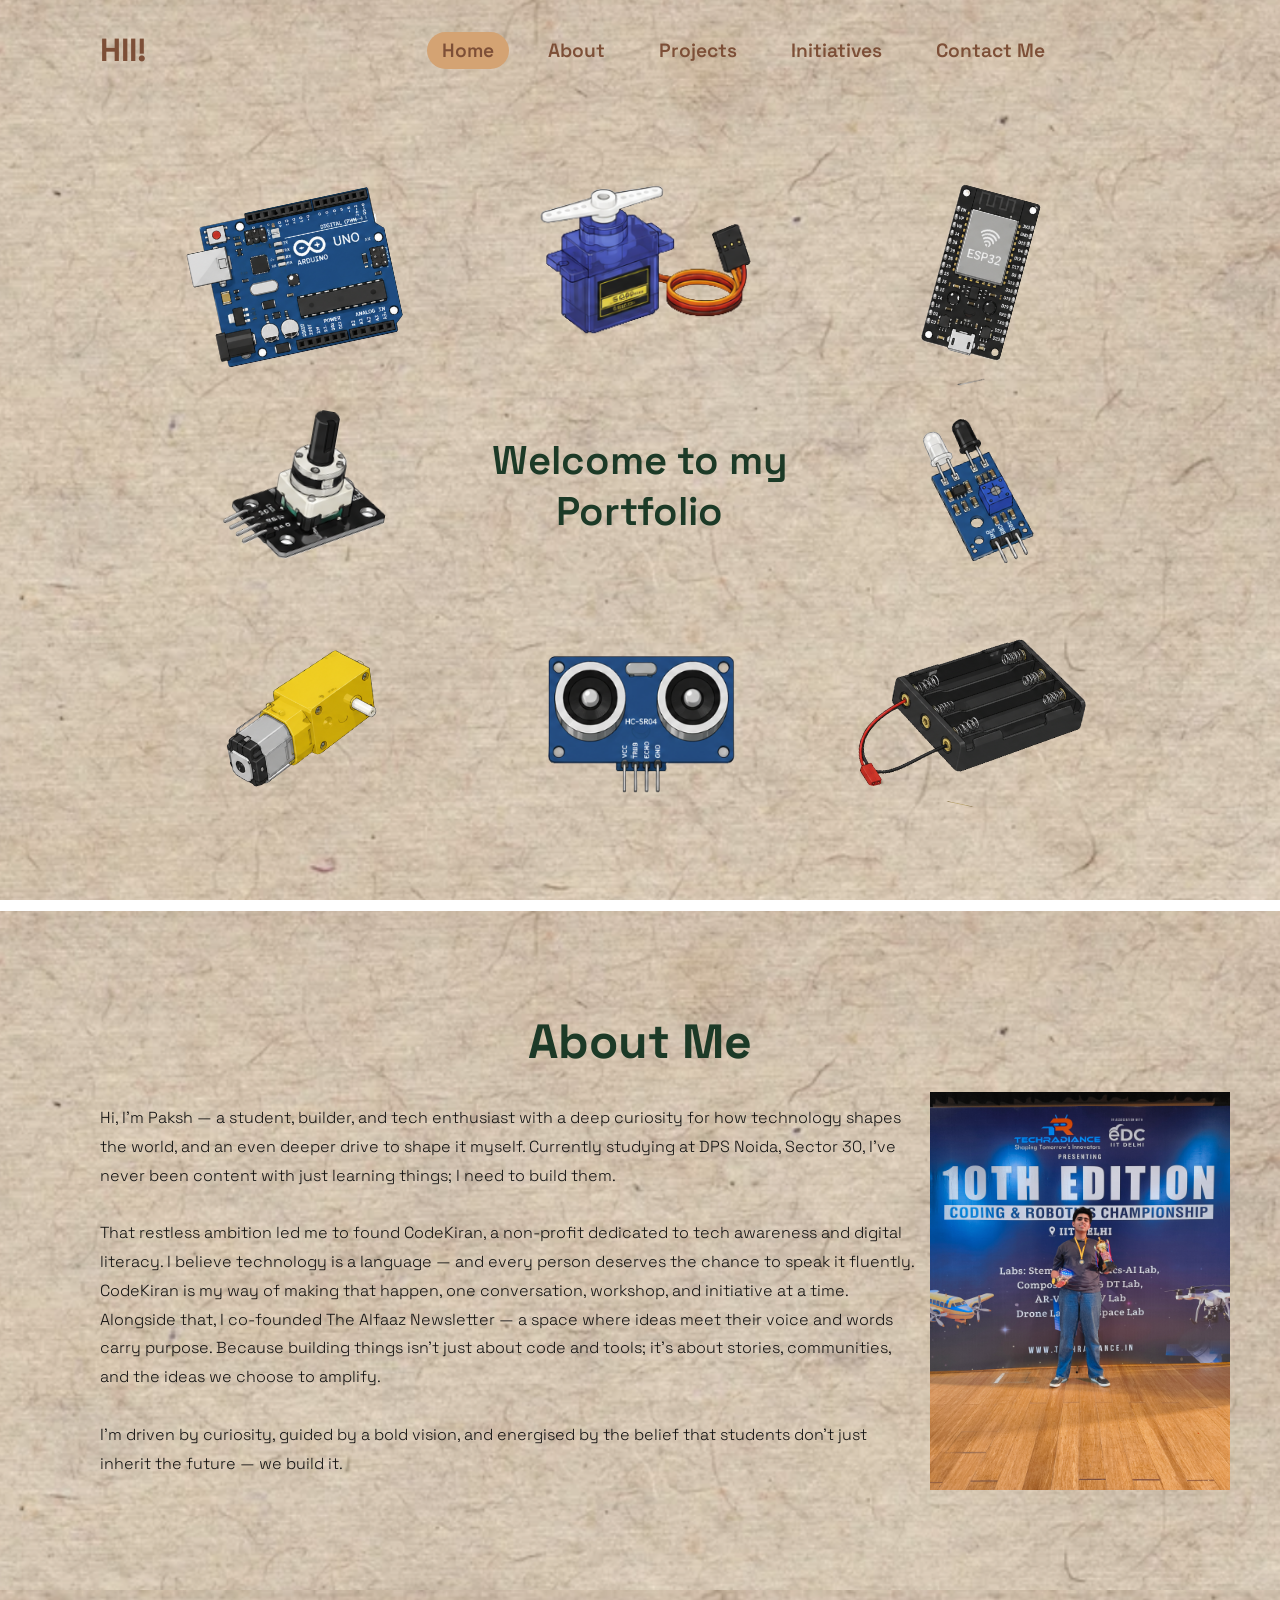
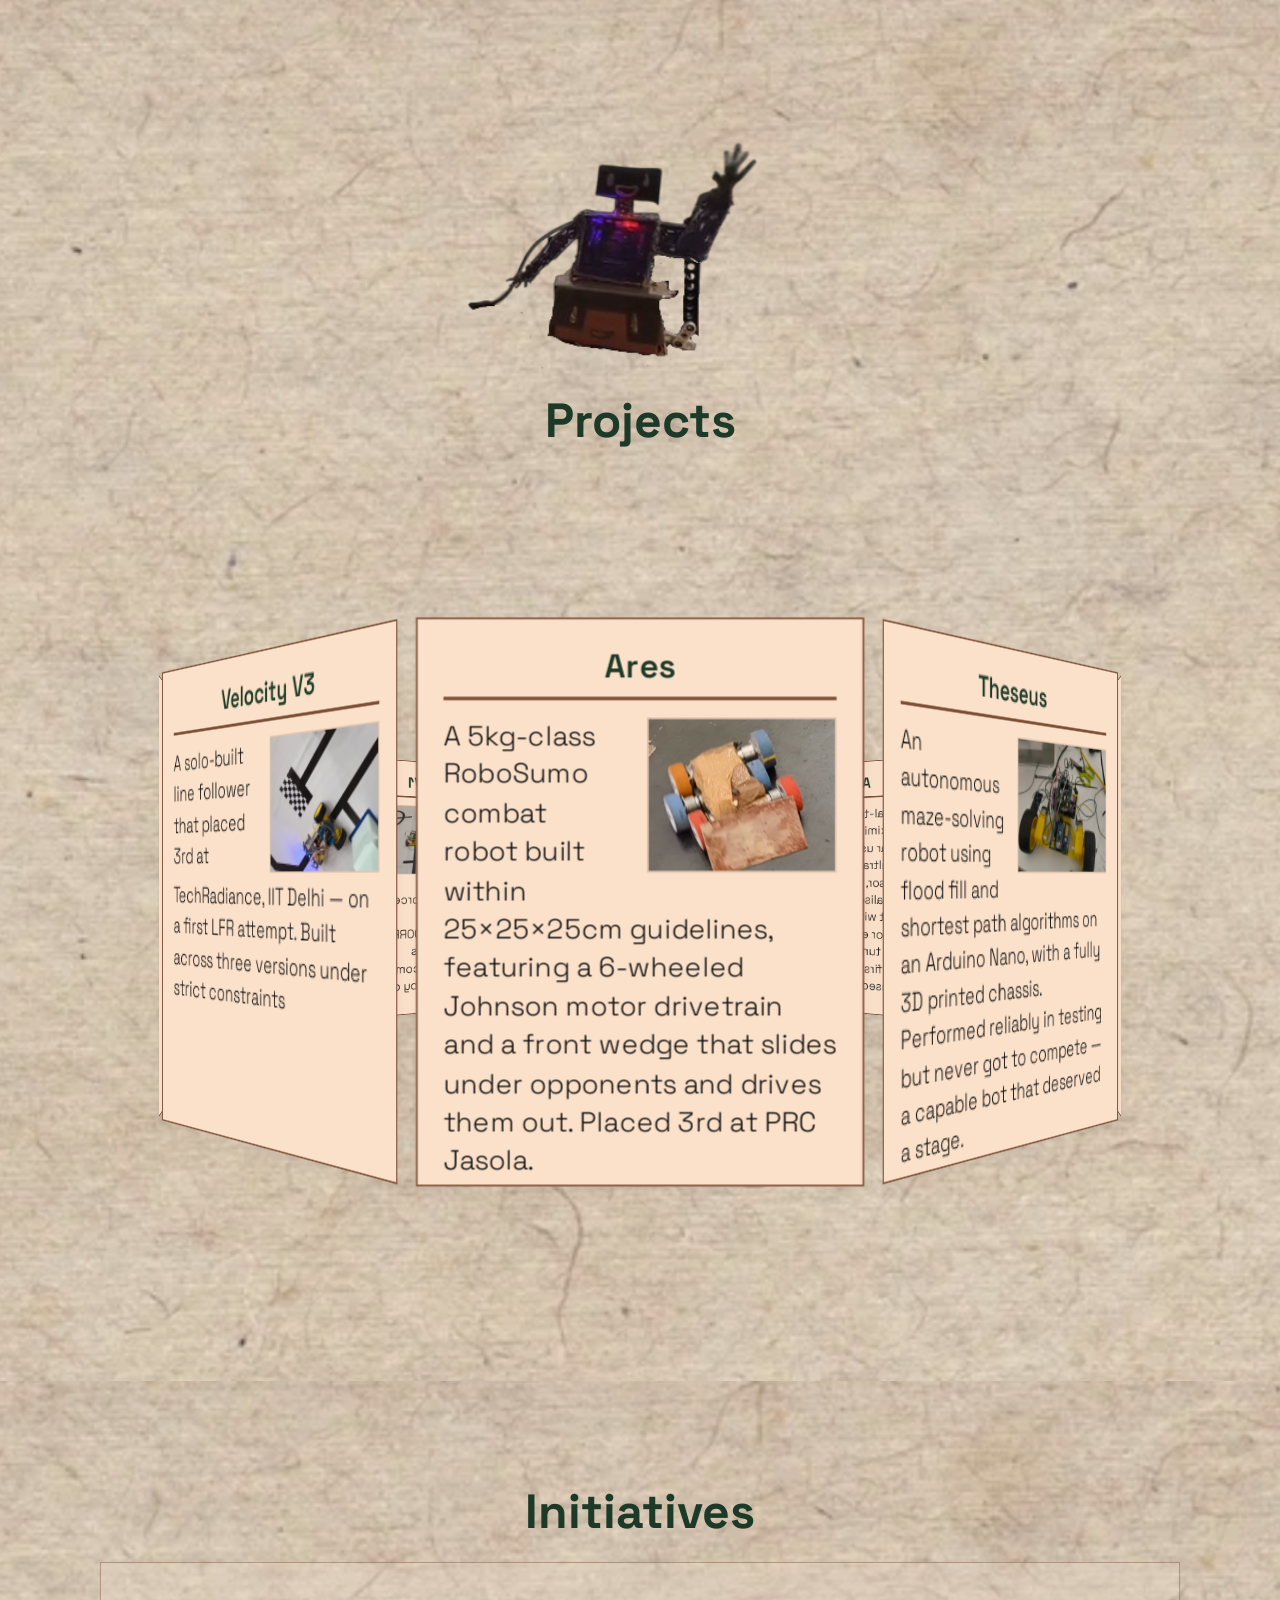
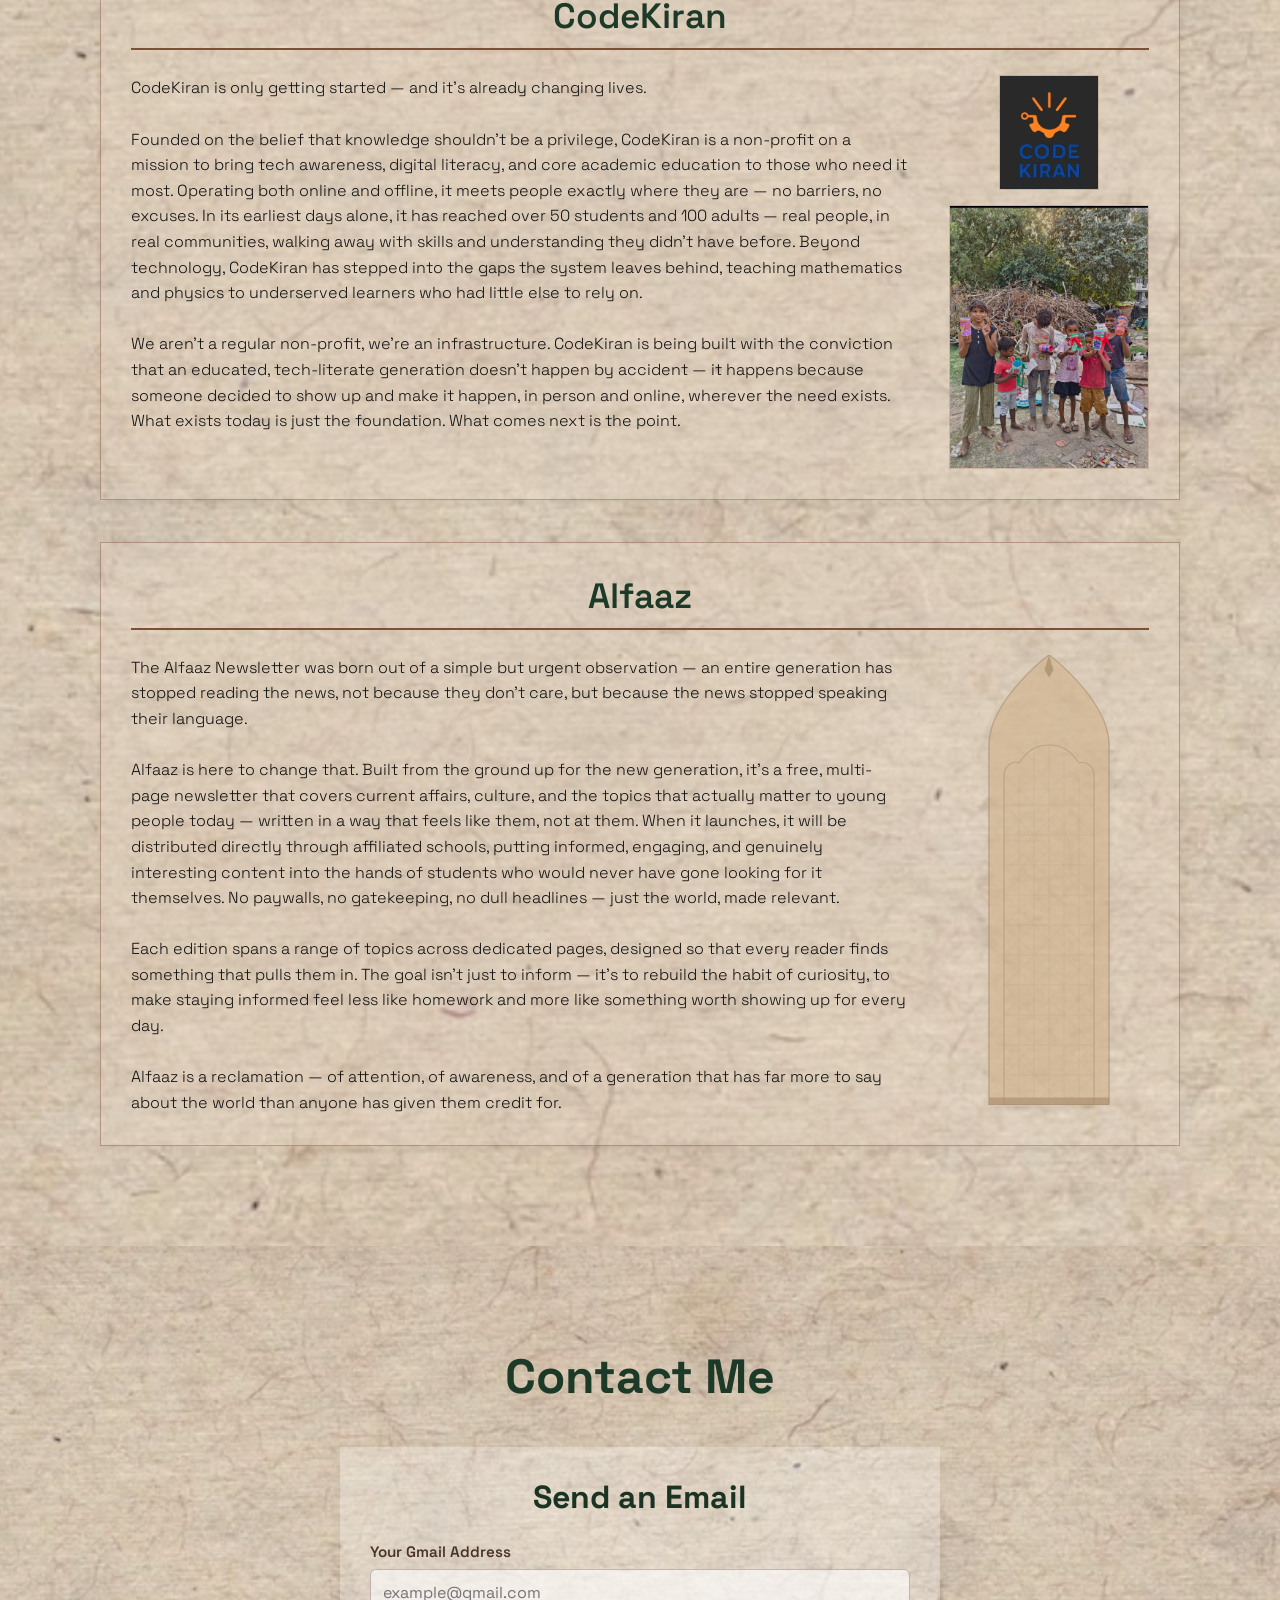
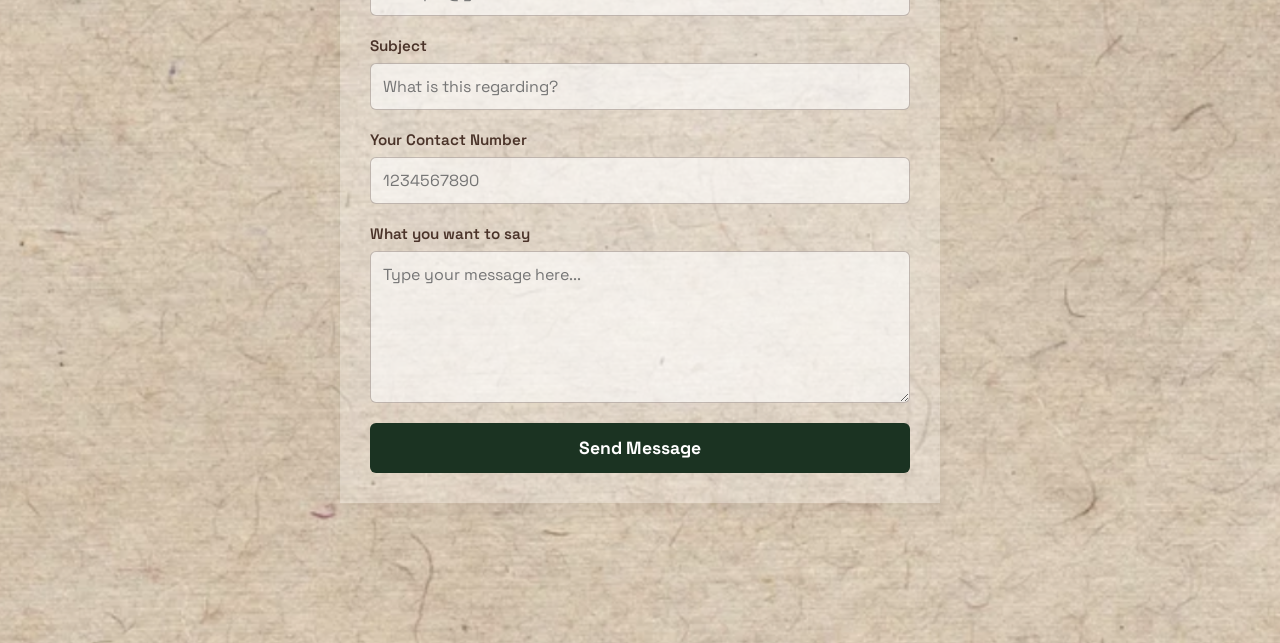
==== commit c12d5b51: "Why isnt commit working right bro what" ====
--- a/index.html
+++ b/index.html
@@ -7,9 +7,9 @@
         <link rel="stylesheet" href="pks.css">
     </head>
     <body>
-        <div class="app-scrollbar-wrapper">
+        <div class="wrapper">
                 <header>
-                    <h2 class="logo">Logo</h2>
+                    <h2 class="logo">HII!</h2>
                     <nav class="navigation">
                         <a href="#home" class="active">Home</a>
                         <a href="#about">About</a>
@@ -30,141 +30,106 @@
                     <img src="img11.png" alt="7" id="img7">
                 </section>
                 <section class="sec" id="about">
-                    <h2>About Me</h2>
-                    <div class="layout-container">
-                        <p class="left-text">Lorem ipsum dolor sit amet, consectetur adipiscing elit. Donec vel sapien eget nunc efficitur commodo. Curabitur at felis a enim efficitur bibendum. Sed ut perspiciatis unde omnis iste natus error sit voluptatem accusantium doloremque laudantium.
-                            Lorem ipsum dolor sit amet, consectetur adipisicing elit. Ipsum quisquam molestias consectetur sapiente optio magni. Omnis vitae quo corrupti odit similique nisi officia atque consectetur suscipit. Cupiditate eos adipisci ipsa.
-                            Lorem ipsum dolor, sit amet consectetur adipisicing elit. Aliquam autem soluta quis? Nobis, quo vitae? Dolor repudiandae, beatae alias adipisci rerum nam quas similique molestias autem. Optio aut odit ad.
-                            Lorem ipsum dolor sit amet consectetur adipisicing elit. Voluptas, voluptate. Doloribus, quisquam. Voluptas, voluptate. Doloribus, quisquam. Voluptas, voluptate. Doloribus, quisquam. Voluptas, voluptate. Doloribus, quisquam.
-                            <br><br>
-                            Lorem ipsum dolor sit amet, consectetur adipiscing elit. Donec vel sapien eget nunc efficitur commodo. Curabitur at felis a enim efficitur bibendum. Sed ut perspiciatis unde omnis iste natus error sit voluptatem accusantium doloremque laudantium.
-                            Lorem ipsum dolor sit amet, consectetur adipisicing elit. Ipsum quisquam molestias consectetur sapiente optio magni. Omnis vitae quo corrupti odit similique nisi officia atque consectetur suscipit. Cupiditate eos adipisci ipsa.
-                            Lorem ipsum dolor, sit amet consectetur adipisicing elit. Aliquam autem soluta quis? Nobis, quo vitae? Dolor repudiandae, beatae alias adipisci rerum nam quas similique molestias autem. Optio aut odit ad.
-                            Lorem ipsum dolor sit amet consectetur adipisicing elit. Voluptas, voluptate. Doloribus, quisquam. Voluptas, voluptate. Doloribus, quisquam. Voluptas, voluptate. Doloribus, quisquam. Voluptas, voluptate. Doloribus, quisquam.
-                            <br><br>
-                            Lorem ipsum dolor sit amet, consectetur adipiscing elit. Donec vel sapien eget nunc efficitur commodo. Curabitur at felis a enim efficitur bibendum. Sed ut perspiciatis unde omnis iste natus error sit voluptatem accusantium doloremque laudantium.
-                            Lorem ipsum dolor sit amet, consectetur adipisicing elit. Ipsum quisquam molestias consectetur sapiente optio magni. Omnis vitae quo corrupti odit similique nisi officia atque consectetur suscipit. Cupiditate eos adipisci ipsa.
-                            Lorem ipsum dolor, sit amet consectetur adipisicing elit. Aliquam autem soluta quis? Nobis, quo vitae? Dolor repudiandae, beatae alias adipisci rerum nam quas similique molestias autem. Optio aut odit ad.
-                            Lorem ipsum dolor sit amet consectetur adipisicing elit. Voluptas, voluptate. Doloribus, quisquam. Voluptas, voluptate. Doloribus, quisquam. Voluptas, voluptate. Doloribus, quisquam. Voluptas, voluptate. Doloribus, quisquam.
-                            <br><br>
-                            Lorem ipsum dolor sit amet, consectetur adipiscing elit. Donec vel sapien eget nunc efficitur commodo. Curabitur at felis a enim efficitur bibendum. Sed ut perspiciatis unde omnis iste natus error sit voluptatem accusantium doloremque laudantium.
-                            Lorem ipsum dolor sit amet, consectetur adipisicing elit. Ipsum quisquam molestias consectetur sapiente optio magni. Omnis vitae quo corrupti odit similique nisi officia atque consectetur suscipit. Cupiditate eos adipisci ipsa.
-                            Lorem ipsum dolor, sit amet consectetur adipisicing elit. Aliquam autem soluta quis? Nobis, quo vitae? Dolor repudiandae, beatae alias adipisci rerum nam quas similique molestias autem. Optio aut odit ad.
-                            Lorem ipsum dolor sit amet consectetur adipisicing elit. Voluptas, voluptate. Doloribus, quisquam. Voluptas, voluptate. Doloribus, quisquam. Voluptas, voluptate. Doloribus, quisquam. Voluptas, voluptate. Doloribus, quisquam.
-                            <br><br>
-                            Lorem ipsum dolor sit amet, consectetur adipiscing elit. Donec vel sapien eget nunc efficitur commodo. Curabitur at felis a enim efficitur bibendum. Sed ut perspiciatis unde omnis iste natus error sit voluptatem accusantium doloremque laudantium.
-                            Lorem ipsum dolor sit amet, consectetur adipisicing elit. Ipsum quisquam molestias consectetur sapiente optio magni. Omnis vitae quo corrupti odit similique nisi officia atque consectetur suscipit. Cupiditate eos adipisci ipsa.
-                            Lorem ipsum dolor, sit amet consectetur adipisicing elit. Aliquam autem soluta quis? Nobis, quo vitae? Dolor repudiandae, beatae alias adipisci rerum nam quas similique molestias autem. Optio aut odit ad.
-                            Lorem ipsum dolor sit amet consectetur adipisicing elit. Voluptas, voluptate. Doloribus, quisquam. Voluptas, voluptate. Doloribus, quisquam. Voluptas, voluptate. Doloribus, quisquam. Voluptas, voluptate. Doloribus, quisquam.
-                            <br><br>
-                            Lorem ipsum dolor sit amet, consectetur adipiscing elit. Donec vel sapien eget nunc efficitur commodo. Curabitur at felis a enim efficitur bibendum. Sed ut perspiciatis unde omnis iste natus error sit voluptatem accusantium doloremque laudantium.
-                            Lorem ipsum dolor sit amet, consectetur adipisicing elit. Ipsum quisquam molestias consectetur sapiente optio magni. Omnis vitae quo corrupti odit similique nisi officia atque consectetur suscipit. Cupiditate eos adipisci ipsa.
-                            Lorem ipsum dolor, sit amet consectetur adipisicing elit. Aliquam autem soluta quis? Nobis, quo vitae? Dolor repudiandae, beatae alias adipisci rerum nam quas similique molestias autem. Optio aut odit ad.
-                            Lorem ipsum dolor sit amet consectetur adipisicing elit. Voluptas, voluptate. Doloribus, quisquam. Voluptas, voluptate. Doloribus, quisquam. Voluptas, voluptate. Doloribus, quisquam. Voluptas, voluptate. Doloribus, quisquam.
-                        </p>
-                        <div class="about-image-group">
-                            <img src="img10.png" class="side-img" alt="10">
-                            <img src="img11.png" class="focus-img" alt="11">
-                            <img src="img12.png" class="side-img" alt="12">
+                    <h2 class="has">About Me</h2>
+                    <div class="layout">
+                        <p class="text">Hi, I'm Paksh — a student, builder, and tech enthusiast with a deep curiosity for how technology shapes the world, and an even deeper drive to shape it myself. Currently studying at DPS Noida, Sector 30, I've never been content with just learning things; I need to build them.<br><br>
+That restless ambition led me to found CodeKiran, a non-profit dedicated to tech awareness and digital literacy. I believe technology is a language — and every person deserves the chance to speak it fluently. CodeKiran is my way of making that happen, one conversation, workshop, and initiative at a time. Alongside that, I co-founded The Alfaaz Newsletter — a space where ideas meet their voice and words carry purpose. Because building things isn't just about code and tools; it's about stories, communities, and the ideas we choose to amplify.<br><br>
+I'm driven by curiosity, guided by a bold vision, and energised by the belief that students don't just inherit the future — we build it.</p>
+                        <div class="group">
+                            <img src="img17.jpg" class="focus" alt="11">                        
                         </div>
                     </div>
                 </section>
                 <section class="sec" id="projects">
-                    <div class="robot-wrapper">
-                        <img src="img9.png" class="robot-body" alt="Robot Body">
-                        <img src="img10.png" class="robot-arm" alt="Robot Arm">
+                    <div class="robot">
+                        <img src="img9.png" class="bot" alt="Robot Body">
+                        <img src="img10.png" class="arm" alt="Robot Arm">
                     </div>
                     <h2 class="has">Projects</h2>
                     <div class="man">
                         <div class="boy" style="--quantity: 10;">
                             <div class="guy" style="--position: 1;">
-                                <div class="article-box" id="pj1">
-                                    <h3 class="article-title">Ares</h3>
-                                    <img src="img29.png" alt="Article Thumbnail" class="article-img">
-                                    <p class="article-text">
-                                        A 5kg-class RoboSumo combat robot built within 25×25×25cm guidelines, featuring a 6-wheeled Johnson motor drivetrain and a front wedge that slides under opponents and drives them out. Placed 3rd at PRC Jasola.
+                                <div class="box" id="pj1">
+                                    <h3 class="title">Ares</h3>
+                                    <img src="img29.png" alt="img" class="img">
+                                    <p class="summary">
+                                       A 5kg-class RoboSumo combat robot built within 25×25×25cm guidelines, featuring a 6-wheeled Johnson motor drivetrain and a front wedge that slides under opponents and drives them out. Placed 3rd at PRC Jasola.</p>
+                                </div>
+                            </div>
+                            <div class="guy" style="--position: 2;">
+                                <div class="box" id="pj2">
+                                    <h3 class="title">Velocity V3</h3>
+                                    <img src="img26.png" alt="img" class="img">
+                                    <p class="summary">
+                                        
+A solo-built line follower that placed 3rd at TechRadiance, IIT Delhi — on a first LFR attempt. Built across three versions under strict constraints
                                     </p>
                                 </div>
                             </div>
-                            <div class="guy" style="--position: 2;">
-                                <div class="article-box" id="pj2">
-                                    <h3 class="article-title">Velocity V3</h3>
-                                    <img src="img2.png" alt="Article Thumbnail" class="article-img">
-                                    <p class="article-text">
-                                        Exploring how intentional use of technology can lead to a more focused and fulfilling life in the digital age.
+                            <div class="guy" style="--position: 3;">
+                                <div class="box" id="pj3">
+                                    <h3 class="title">Cosmo</h3>
+                                    <img src="img33.png" alt="img" class="img">
+                                    <p class="summary">
+                                        A cheerful purple desk robot hand-crafted with a 3D pen. Uses OpenCV face recognition to identify people and waves hello through a hinged arm mechanism — built solo with an Arduino Nano and a laptop camera.
                                     </p>
                                 </div>
                             </div>
-                            <div class="guy" style="--position: 3;">
-                                <div class="article-box" id="pj3">
-                                    <h3 class="article-title">Sustainable Architecture</h3>
-                                    <img src="img3.png" alt="Article Thumbnail" class="article-img">
-                                    <p class="article-text">
-                                        How modern architects are integrating nature and sustainability into urban landscapes to create living spaces.
-                                    </p>
-                                </div>
-                            </div>
                             <div class="guy" style="--position: 4;">
-                                <div class="article-box" id="pj4">
-                                    <h3 class="article-title">Urban Spaces</h3>
-                                    <img src="img4.png" alt="Article Thumbnail" class="article-img">
-                                    <p class="article-text">
-                                        Cities are being redesigned to prioritize pedestrians and green spaces over cars and concrete.
-                                    </p>
+                                <div class="box" id="pj4">
+                                    <h3 class="title">Hermes</h3>
+                                    <img src="img25.png" alt="img" class="img">
+                                    <p class="summary">
+                                       A 5kg-class RoboRace bot with an AWD 4-Johnson-motor drivetrain, tuned to 600RPM after extensive testing. Custom-cut motor shafts reduce weight and improve handling. Qualified at PRC Tagore Garden, Top 5 at PRC Jasola.</p>
                                 </div>
                             </div>
                             <div class="guy" style="--position: 5;">
-                                <div class="article-box" id="pj5">
-                                    <h3 class="article-title">Remote Collaboration</h3>
-                                    <img src="img7.png" alt="Article Thumbnail" class="article-img">
-                                    <p class="article-text">
-                                        As the office becomes optional, new tools and cultures are emerging to define how we work together.
-                                    </p>
+                                <div class="box" id="pj5">
+                                    <h3 class="title">Epimetheus V1</h3>
+                                    <img src="img24.png" alt="img" class="img">
+                                    <p class="summary">
+                                         V1 & V2
+V1 is a podium-finishing LFR (3rd, PRC Jasola) with an impeller for downforce, a curved IR array, hand-soldered PCB, and 2000RPM N20 motors. V2 pushes further — the PCB becomes the chassis, powered by dual DRV drivers.</p>
                                 </div>
                             </div>
                             <div class="guy" style="--position: 6;">
-                                <div class="article-box" id="pj6">
-                                    <h3 class="article-title">Culinary Traditions</h3>
-                                    <img src="img8.png" alt="Article Thumbnail" class="article-img">
-                                    <p class="article-text">
-                                        Tracing the roots of traditional recipes and how they evolve as they travel across borders.
-                                    </p>
+                                <div class="box" id="pj6">
+                                    <h3 class="title">DodgeX</h3>
+                                    <img src="img30.png" alt="img" class="img">
+                                    <p class="summary">
+                                        A retro pixel-art dodge game controlled entirely by hand gestures. Built in Python using OpenCV and MediaPipe, players switch lanes in real time by moving their hand left or right — no keyboard needed.</p>
                                 </div>
                             </div>
                             <div class="guy" style="--position: 7;">
-                                <div class="article-box" id="pj7">
-                                    <h3 class="article-title">Creative Flow</h3>
-                                    <img src="img9.png" alt="Article Thumbnail" class="article-img">
-                                    <p class="article-text">
-                                        Understanding the state of 'flow' and how artists and scientists achieve peak performance through focus.
-                                    </p>
+                                <div class="box" id="pj7">
+                                    <h3 class="title">Arduino Radar</h3>
+                                    <img src="img28.png" alt="img" class="img">
+                                    <p class="summary">
+                                        A real-time proximity radar using an ultrasonic sensor, visualised through Python. Built without a servo or motor encoder, the sweep was tuned entirely by hand — a first Arduino project that refused to take shortcuts.</p>
                                 </div>
                             </div>
                             <div class="guy" style="--position: 8;">
-                                <div class="article-box" id="pj8">
-                                    <h3 class="article-title">Ocean Conservation</h3>
-                                    <img src="img11.png" alt="Article Thumbnail" class="article-img">
-                                    <p class="article-text">
-                                        The latest efforts to protect our oceans and the innovative technologies being used to restore coral reefs.
-                                    </p>
+                                <div class="box" id="pj8">
+                                    <h3 class="title">PocketRC</h3>
+                                    <img src="img23.png" alt="img" class="img">
+                                    <p class="summary">
+                                      A Bluetooth-controlled RC car with variable speed control, operated through a custom Android app. Built solo with an Arduino Nano — a first hardware project that bridged embedded systems and mobile development.  </p>
                                 </div>
                             </div>
                             <div class="guy" style="--position: 9;">
-                                <div class="article-box" id="pj9">
-                                    <h3 class="article-title">Indie Games</h3>
-                                    <img src="img12.png" alt="Article Thumbnail" class="article-img">
-                                    <p class="article-text">
-                                        How small studios are challenging the status quo with unique stories and experimental mechanics.
-                                    </p>
+                                <div class="box" id="pj9">
+                                    <h3 class="title">Unity</h3>
+                                    <img src="img32.png" alt="img" class="img">
+                                    <p class="summary">
+                                        A static website for a competition built in plain HTML, CSS, and JavaScript around the theme of unity and diversity. Placed Top 5 — and marks the starting point of my journey that has since grown into full-stack development. </p>
                                 </div>
                             </div>
                             <div class="guy" style="--position: 10;">
-                                <div class="article-box" id="pj10">
-                                    <h3 class="article-title">Project Ten</h3>
-                                    <img src="img13.png" alt="Article Thumbnail" class="article-img">
-                                    <p class="article-text">
-                                        Add your expanded project ten content here.
-                                    </p>
+                                <div class="box" id="pj10">
+                                    <h3 class="title">Theseus</h3>
+                                    <img src="img27.png" alt="img" class="img">
+                                    <p class="summary">
+                                       An autonomous maze-solving robot using flood fill and shortest path algorithms on an Arduino Nano, with a fully 3D printed chassis. Performed reliably in testing but never got to compete — a capable bot that deserved a stage.</p>
                                 </div>
                             </div>
                         </div>
@@ -172,49 +137,40 @@
                 </section>
                 <section  class="sec" id="initiatives">
                     <h2 class="has">Initiatives</h2>
-                        <div class="vroaajkalthandbahuthogayihai">
-                            <div class ="AYELISTENTOTHIS">
-                                <h3 class="RAPKATHAMAUSAM">CodeKiran</h3>
-                                <hr class="initiative-hr">
-                                <div class="initiative-layout">
-                                    <p class="LAADLEISS-SETHANDETOUSKEREPLYTHE">CodeKiran is only getting started — and it's already changing lives.<br> <br>
+                        <div class="outer">
+                            <div class ="inner">
+                                <h3 class="heading">CodeKiran</h3>
+                                <hr class="ihr">
+                                <div class="ilayout">
+                                    <p class="para">CodeKiran is only getting started — and it's already changing lives.<br> <br>
 Founded on the belief that knowledge shouldn't be a privilege, CodeKiran is a non-profit on a mission to bring tech awareness, digital literacy, and core academic education to those who need it most. Operating both online and offline, it meets people exactly where they are — no barriers, no excuses. In its earliest days alone, it has reached over 50 students and 100 adults — real people, in real communities, walking away with skills and understanding they didn't have before. Beyond technology, CodeKiran has stepped into the gaps the system leaves behind, teaching mathematics and physics to underserved learners who had little else to rely on.<br><br>
 We aren't a regular non-profit, we're an infrastructure. CodeKiran is being built with the conviction that an educated, tech-literate generation doesn't happen by accident — it happens because someone decided to show up and make it happen, in person and online, wherever the need exists. What exists today is just the foundation. What comes next is the point.</p>
-                                    <div class="initiative-images">
-                                        <img src="" alt=".." class="initiative-img">
-                                        <img src="" alt=".." class="initiative-img">
+                                    <div class="ipics">
+                                        <img src="img21.png" alt=".." class="ipicwide">
+                                        <img src="img20.png" alt=".." class="ipic">
                                     </div>
                                 </div>
                             </div>
                             <br>
                             <br>
-                            <div class ="AYELISTENTOTHIS">
-                                <h3 class="RAPKATHAMAUSAM">Alfaaz</h3>
-                                <hr class="initiative-hr">
-                                <div class="initiative-layout">
-                                    <p class="LAADLEISS-SETHANDETOUSKEREPLYTHE">The Alfaaz Newsletter was born out of a simple but urgent observation — an entire generation has stopped reading the news, not because they don't care, but because the news stopped speaking their language.<br><br>Alfaaz is here to change that. Built from the ground up for the new generation, it's a free, multi-page newsletter that covers current affairs, culture, and the topics that actually matter to young people today — written in a way that feels like them, not at them. When it launches, it will be distributed directly through affiliated schools, putting informed, engaging, and genuinely interesting content into the hands of students who would never have gone looking for it themselves. No paywalls, no gatekeeping, no dull headlines — just the world, made relevant.<br><br>
+                            <div class ="inner">
+                                <h3 class="heading">Alfaaz</h3>
+                                <hr class="ihr">
+                                <div class="ilayout">
+                                    <p class="para">The Alfaaz Newsletter was born out of a simple but urgent observation — an entire generation has stopped reading the news, not because they don't care, but because the news stopped speaking their language.<br><br>Alfaaz is here to change that. Built from the ground up for the new generation, it's a free, multi-page newsletter that covers current affairs, culture, and the topics that actually matter to young people today — written in a way that feels like them, not at them. When it launches, it will be distributed directly through affiliated schools, putting informed, engaging, and genuinely interesting content into the hands of students who would never have gone looking for it themselves. No paywalls, no gatekeeping, no dull headlines — just the world, made relevant.<br><br>
 Each edition spans a range of topics across dedicated pages, designed so that every reader finds something that pulls them in. The goal isn't just to inform — it's to rebuild the habit of curiosity, to make staying informed feel less like homework and more like something worth showing up for every day.<br><br>
 Alfaaz is a reclamation — of attention, of awareness, and of a generation that has far more to say about the world than anyone has given them credit for.</p>
-                                    <div class="initiative-images">
-                                        <svg class="mughal-svg" viewBox="0 0 100 300" preserveAspectRatio="xMidYMid meet">
-                                            <!-- Main Arch Structure -->
+                                    <div class="ipics">
+                                        <svg class="msvg" viewBox="0 0 100 300" preserveAspectRatio="xMidYMid meet">
                                             <path d="M10,300 L90,300 L90,60 C90,30 50,0 50,0 C50,0 10,30 10,60 L10,300 Z" fill="#D2B48C" stroke="#A68B6A" stroke-width="1" opacity="0.6"/>
-                                            
-                                            <!-- Inner Cusped Arch -->
                                             <path d="M20,300 L80,300 L80,80 C80,75 75,70 70,72 C65,65 60,60 50,60 C40,60 35,65 30,72 C25,70 20,75 20,80 L20,300 Z" fill="none" stroke="#A68B6A" stroke-width="0.8" opacity="0.5"/>
-                                            
-                                            <!-- Jali Pattern (Geometric Lattice) -->
                                             <g fill="none" stroke="#A68B6A" stroke-width="0.3" opacity="0.3">
                                                 <path d="M20,100 L80,100 M20,120 L80,120 M20,140 L80,140 M20,160 L80,160 M20,180 L80,180 M20,200 L80,200 M20,220 L80,220 M20,240 L80,240 M20,260 L80,260 M20,280 L80,280"/>
                                                 <path d="M30,80 L30,300 M40,65 L40,300 M50,60 L50,300 M60,65 L60,300 M70,80 L70,300"/>
                                                 <path d="M20,100 L40,80 M20,120 L60,80 M20,140 L80,80 M20,160 L80,100 M20,180 L80,120 M20,200 L80,140 M20,220 L80,160 M20,240 L80,180 M20,260 L80,200 M20,280 L80,220 M40,300 L80,260 M60,300 L80,280"/>
                                                 <path d="M80,100 L60,80 M80,120 L40,80 M80,140 L20,80 M80,160 L20,100 M80,180 L20,120 M80,200 L20,140 M80,220 L20,160 M80,240 L20,180 M80,260 L20,200 M80,280 L20,220 M60,300 L20,260 M40,300 L20,280"/>
                                             </g>
-                                            
-                                            <!-- Decorative Finial (Top) -->
                                             <path d="M50,0 L53,10 L50,15 L47,10 Z" fill="#A68B6A" opacity="0.7"/>
-                                            
-                                            <!-- Base border -->
                                             <rect x="10" y="295" width="80" height="5" fill="#A68B6A" opacity="0.6"/>
                                         </svg>
                                     </div>
@@ -224,84 +180,49 @@
                 </section>
                 <section class="sec" id="contact">
                     <h2 class="has">Contact Me</h2>
-                    <!-- The form action points directly to your Vercel serverless Python endpoint -->
-                    <form action="/api/submit" method="POST" class="contact-form">
-
-                    <!-- Form Header (Optional) -->
-                    <h2 class="form-title">Send an Email</h2>
-
-                    <!-- 1. STRICT EMAIL INPUT (Requires '@' and a domain extension) -->
-                    <div class="form-group">
+                    <form action="/api/submit" method="POST" class="cform">
+
+                    <h3 class="ftitle">Send an Email</h3>
+
+                    <div class="fgroup">
                         <label for="email">Your Gmail Address</label>
-                        <input 
-                        type="email" 
-                        id="email" 
-                        name="visitor_email" 
-                        placeholder="example@gmail.com" 
-                        required
-                        >
-                    </div>
-
-                    <!-- 2. REQUIRED SUBJECT BOX -->
-                    <div class="form-group">
+                        <input type="email" id="email" name="vemail" placeholder="example@gmail.com" required>
+                    </div>
+
+                    <div class="fgroup">
                         <label for="subject">Subject</label>
-                        <input 
-                        type="text" 
-                        id="subject" 
-                        name="email_subject" 
-                        placeholder="What is this regarding?" 
-                        required
-                        >
-                    </div>
-
-                    <!-- 3. STRICT PHONE BOX (Requires exactly a real number layout pattern) -->
-                    <div class="form-group">
+                        <input type="text" id="subject" name="vsub" placeholder="What is this regarding?" required>
+                    </div>
+
+                    <div class="fgroup">
                         <label for="phone">Your Contact Number</label>
-                        <input 
-                        type="tel" 
-                        id="phone" 
-                        name="visitor_phone" 
-                        placeholder="1234567890"
-                        pattern="[0-9]{10}"
-                        title="Please enter a valid phone number containing 10 digits"
-                        required
-                        >
-                    </div>
-
-                    <!-- 4. REQUIRED TEXTAREA BOX -->
-                    <div class="form-group">
+                        <input type="tel" id="phone" name="vphone" placeholder="1234567890" pattern="[0-9]{10}" title="Please enter 10 digits" required>
+                    </div>
+
+                    <div class="fgroup">
                         <label for="message">What you want to say</label>
-                        <textarea 
-                        id="message" 
-                        name="visitor_message" 
-                        rows="6" 
-                        placeholder="Type your message here..." 
-                        required
-                        ></textarea>
-                    </div>
-
-                    <!-- Honeypot anti-spam box remains hidden -->
-                    <div class="honeypot-field" aria-hidden="true">
+                        <textarea id="message" name="vmsg" rows="6" placeholder="Type your message here..." required></textarea>
+                    </div>
+
+                    <div class="pot" aria-hidden="true">
                         <input type="text" id="website" name="website" autocomplete="off" tabindex="-1">
                     </div>
 
-                    <button type="submit" class="submit-btn">Send Message</button>
+                    <button type="submit" class="btn">Send Message</button>
                     </form>
 
                 </section>
                 <script src="pks.js"></script>
-                <div id="projectModal" class="modal-overlay">
-            <div class="modal-content">
-                    <span class="modal-close">&times;</span>
-                    <div id="modalBody">
-                        </div>
+                <div id="pmodal" class="overlay">
+            <div class="content">
+                    <span class="close">&times;</span>
+                    <div id="mbody"></div>
                 </div>
-                <div class="escape-hint">Press ESC to exit fullscreen</div>
+                <div class="hint">Press ESC to exit fullscreen</div>
             </div>
-            <!-- Custom Success Toast Notification Box -->
-            <div id="success-toast" class="toast-hidden">
-                <div class="toast-content">
-                    <svg class="toast-icon" viewBox="0 0 24 24"><path d="M9 16.17L4.83 12l-1.42 1.41L9 19 21 7l-1.41-1.41z"/></svg>
+            <div id="toast" class="thidden">
+                <div class="tcontent">
+                    <svg class="ticon" viewBox="0 0 24 24"><path d="M9 16.17L4.83 12l-1.42 1.41L9 19 21 7l-1.41-1.41z"/></svg>
                     <span>Submitted!</span>
                 </div>
             </div>
--- a/pks.css
+++ b/pks.css
@@ -8,8 +8,7 @@
     font-family: "Space Grotesk", sans-serif;
 }
 
-/* ─── MODAL ARTICLE STYLES ────────────────────────────────────────────────── */
-.modal-content {
+.content {
     background-color: transparent;
     border: none;
     border-radius: 0;
@@ -17,17 +16,21 @@
     width: 95%;
     max-width: 950px;
     max-height: 92vh;
-    overflow-y: auto; /* Scroll the modal itself if content is tall */
+    overflow-y: auto; 
     position: relative;
     box-shadow: 0 10px 30px rgba(0, 0, 0, 0.3);
     transform: scale(0.7);
     transition: transform 0.3s cubic-bezier(0.34, 1.56, 0.64, 1);
 }
 
-.modal-content .article-box {
+.overlay.active .content {
+    transform: scale(1);
+}
+
+.content .box {
     width: 100%;
     min-height: 100%;
-    background: rgba(226, 212, 195, 0.98); /* Less translucent for readability */
+    background: rgba(226, 212, 195, 0.98); 
     backdrop-filter: blur(15px);
     border: 1px solid #CFC4B0;
     border-radius: 4px;
@@ -36,7 +39,7 @@
     box-sizing: border-box;
 }
 
-.modal-content .article-image {
+.content .aimg {
     float: left;
     width: 38%;
     margin-right: 30px;
@@ -45,8 +48,8 @@
     border: none;
 }
 
-.modal-content .article-byline {
-    clear: both; /* Force it below the image and text wrap */
+.content .byline {
+    clear: both; 
     display: flex;
     align-items: center;
     gap: 7px;
@@ -57,7 +60,7 @@
     border-top: 1px solid rgba(194, 181, 163, 0.3);
 }
 
-.modal-content .article-image img {
+.content .aimg img {
     width: 100%;
     height: auto;
     object-fit: contain;
@@ -66,13 +69,13 @@
     border: 1px solid rgba(125, 79, 55, 0.1);
 }
 
-.modal-content .article-body {
+.content .abody {
     padding: 0;
     text-align: left;
     display: block;
 }
 
-.modal-content .article-image-placeholder {
+.content .ahold {
     display: flex;
     flex-direction: column;
     align-items: center;
@@ -80,19 +83,19 @@
     color: #a89c8cb5;
 }
 
-.modal-content .article-image-placeholder svg {
+.content .ahold svg {
     width: 34px;
     height: 34px;
 }
 
-.modal-content .article-image-placeholder span {
+.content .ahold span {
     font-family: 'Lora', Georgia, serif;
     font-size: 11px;
     letter-spacing: 0.12em;
     text-transform: uppercase;
 }
 
-.modal-content .article-title {
+.content .title {
     font-family: 'Playfair Display', Georgia, serif;
     font-size: 24px;
     font-weight: 600;
@@ -104,14 +107,14 @@
     text-align: left;
 }
 
-.modal-content .article-rule {
+.content .line {
     width: 30px;
     height: 1px;
     background: #C2B5A3;
     margin-bottom: 13px;
 }
 
-.modal-content .article-excerpt {
+.content .excerpt {
     font-family: 'Lora', Georgia, serif;
     font-size: 15px;
     line-height: 1.72;
@@ -119,28 +122,18 @@
     margin-bottom: 20px;
 }
 
-.modal-content .article-byline {
-    display: flex;
-    align-items: center;
-    gap: 7px;
-    font-family: 'Lora', Georgia, serif;
-    font-size: 11.5px;
-    color: #8C7E71;
-}
-
-.modal-content .article-byline .author {
+.content .byline .author {
     color: #5A4D42;
 }
 
-.modal-content .article-byline .dot {
+.content .byline .dot {
     color: #C2B5A3;
 }
 
-.modal-content .article-byline .date {
+.content .byline .date {
     font-style: italic;
 }
 
-/* ─── SCROLL FIX ────────────────────────────────────────────────────────────── */
 html {
     scroll-behavior: smooth;
     height: 100%;
@@ -175,11 +168,10 @@
     background-color: #2b1e18;
 }
 
-.app-scrollbar-wrapper {
-    width: 100%;
-}
-
-/* ─── HEADER ──────────────────────────────────────────────────────────────── */
+.wrapper {
+    width: 100%;
+}
+
 header {
     position: fixed;
     top: 0;
@@ -217,7 +209,6 @@
     color: #7D4F37;
 }
 
-/* ─── PARALLAX ────────────────────────────────────────────────────────────── */
 .parallax {
     display: grid;
     grid-template-columns: repeat(3, 1fr);
@@ -262,12 +253,10 @@
 #img6 { --rot: 0deg; }
 #img7 { --rot: 12deg; }
 
-/* Disable CSS transitions on parallax images — JS drives them */
 #img1, #img2, #img3, #img4, #img5, #img6, #img7, #img8 {
     transition: none !important;
 }
 
-/* ─── SECTIONS ────────────────────────────────────────────────────────────── */
 .sec {
     position: relative;
     background-image: url("img15.png");
@@ -291,8 +280,7 @@
     text-align: center;
 }
 
-/* ─── ABOUT — LAYOUT ──────────────────────────────────────────────────────── */
-.layout-container {
+.layout {
     display: flex;
     flex-direction: row;
     gap: 60px;
@@ -303,7 +291,7 @@
     margin: 0 auto;
 }
 
-.left-text {
+.text {
     flex: 1;
     margin: 0;
     line-height: 1.8;
@@ -312,13 +300,13 @@
 }
 
 @media (max-width: 900px) {
-    .layout-container {
+    .layout {
         flex-direction: column-reverse;
         gap: 40px;
         text-align: center;
     }
     
-    .left-text {
+    .text {
         text-align: center;
     }
 
@@ -327,8 +315,7 @@
     }
 }
 
-/* ─── ABOUT — VERTICAL IMAGES ────────────────────────────────────────────── */
-.about-image-group {
+.group {
     display: flex;
     flex-direction: column;
     align-items: center;
@@ -337,14 +324,13 @@
     width: 200px;
 }
 
-.about-image-group img {
+.group img {
     width: 150%;
     height: auto;
     object-fit: contain;
     border-radius: 0;
 }
 
-/* ─── PROJECTS — 3D CAROUSEL ─────────────────────────────────────────────── */
 .man {
     width: 100%;
     height: 810px;
@@ -381,8 +367,7 @@
     animation-play-state: paused;
 }
 
-/* ─── PROJECTS — NEWSPAPER CARD ──────────────────────────────────────────── */
-.article-box {
+.box {
     background-color: #fbe1ca;
     border: 1px solid #7D4F37;
     padding: 15px;
@@ -398,7 +383,7 @@
     cursor: pointer;
 }
 
-.article-title {
+.title {
     color: #1C3A27;
     font-size: 1.2em;
     font-weight: 600;
@@ -409,7 +394,7 @@
     padding-bottom: 5px;
 }
 
-.article-img {
+.img {
     float: right;
     margin-left: 15px;
     margin-bottom: 5px;
@@ -421,7 +406,7 @@
     transform: translateZ(0);
 }
 
-.article-text {
+.summary {
     color: #2B2625;
     font-size: 0.85em;
     line-height: 1.4;
@@ -441,7 +426,7 @@
     .man .boy .guy {
         transform: rotateY(calc((var(--position) - 1) * (360 / var(--quantity)) * -1deg)) translateZ(250px);
     }
-    .article-img {
+    .img {
         float: none;
         display: block;
         width: 100%;
@@ -451,15 +436,14 @@
     }
 }
 
-/* ─── PROJECTS — ROBOT ───────────────────────────────────────────────────── */
-.robot-wrapper {
+.robot {
     position: relative;
     width: 500px;
     height: 100px;
     margin: 100px auto;
 }
 
-.robot-body {
+.bot {
     position: absolute;
     width: 350px;
     top: 50%;
@@ -468,7 +452,7 @@
     z-index: 2;
 }
 
-.robot-arm {
+.arm {
     position: absolute;
     width: 350px;
     top: -95%;
@@ -478,8 +462,7 @@
     transition: transform 0s ease-out;
 }
 
-/* ─── INITIATIVES ─────────────────────────────────────────────────────────── */
-.AYELISTENTOTHIS {
+.inner {
     display: flex;
     flex-direction: column;
     background-color: #e7d9c950;
@@ -495,7 +478,7 @@
     text-align: left;
 }
 
-.RAPKATHAMAUSAM {
+.heading {
     color: #1C3A27;
     font-size: 2.2em;
     font-weight: 600;
@@ -503,7 +486,7 @@
     text-align: center;
 }
 
-.initiative-hr {
+.ihr {
     border: none;
     height: 2px;
     background-color: #7D4F37;
@@ -511,7 +494,7 @@
     width: 100%;
 }
 
-.initiative-layout {
+.ilayout {
     display: flex;
     flex-direction: row;
     gap: 40px;
@@ -519,7 +502,7 @@
     justify-content: space-between;
 }
 
-.initiative-images {
+.ipics {
     display: flex;
     flex-direction: column;
     gap: 15px;
@@ -528,19 +511,20 @@
     align-items: center;
 }
 
-.initiative-img {
+.ipic {
     width: 100%;
     height: auto;
     object-fit: cover;
     border: 1px solid rgba(125, 79, 55, 0.2);
 }
-.initiative-img1 {
+.ipicwide {
     width: 50%;
     height: auto;
     object-fit: cover;
     border: 1px solid rgba(125, 79, 55, 0.2);
-}
-.LAADLEISS-SETHANDETOUSKEREPLYTHE {
+}/*fghj*/
+
+.para {
     flex: 1;
     color: #2B2625;
     font-size: 1rem;
@@ -549,7 +533,7 @@
     text-align: left;
 }
 
-.mughal-svg {
+.msvg {
     width: 100%;
     height: 100%;
     min-height: 280px;
@@ -559,22 +543,21 @@
     filter: drop-shadow(0 2px 4px rgba(0, 0, 0, 0.05));
 }
 
-.mughal-svg path, 
-.mughal-svg rect, 
-.mughal-svg circle, 
-.mughal-svg g {
+.msvg path, 
+.msvg rect, 
+.msvg circle, 
+.msvg g {
     transition: opacity 0.3s ease;
 }
 
 @media (max-width: 900px) {
-    .mughal-svg {
+    .msvg {
         width: 150px;
         min-height: 200px;
     }
 }
 
-/* ─── MODAL ───────────────────────────────────────────────────────────────── */
-.modal-overlay {
+.overlay {
     display: none;
     position: fixed;
     inset: 0;
@@ -587,31 +570,12 @@
     transition: opacity 0.3s ease;
 }
 
-.modal-overlay.active {
+.overlay.active {
     display: flex;
     opacity: 1;
 }
 
-.modal-content {
-    background-color: transparent;
-    border: none;
-    border-radius: 0;
-    padding: 0;
-    width: 90%;
-    max-width: 800px;
-    max-height: 90vh;
-    overflow: hidden;
-    position: relative;
-    box-shadow: 0 10px 30px rgba(0, 0, 0, 0.3);
-    transform: scale(0.7);
-    transition: transform 0.3s cubic-bezier(0.34, 1.56, 0.64, 1);
-}
-
-.modal-overlay.active .modal-content {
-    transform: scale(1);
-}
-
-.modal-close {
+.close {
     position: absolute;
     top: 10px;
     right: 15px;
@@ -623,7 +587,7 @@
     text-shadow: 0 0 5px rgba(255, 255, 255, 0.8);
 }
 
-.escape-hint {
+.hint {
     position: absolute;
     top: 20px;
     left: 50%;
@@ -639,7 +603,7 @@
     transition: opacity 0.5s ease;
 }
 
-.modal-overlay.active .escape-hint {
+.overlay.active .hint {
     opacity: 1;
     animation: fadeOutHint 3s forwards 1.5s;
 }
@@ -648,8 +612,7 @@
     to { opacity: 0; }
 }
 
-/* ─── CONTACT FORM ────────────────────────────────────────────────────────── */
-.contact-form {
+.cform {
     max-width: 600px;
     margin: 40px auto;
     padding: 30px;
@@ -658,28 +621,28 @@
     font-family: inherit;
 }
 
-.form-title {
+.ftitle {
     color: #1b3322;
     margin-bottom: 25px;
     font-size: 2rem;
     text-align: center;
 }
 
-.form-group {
+.fgroup {
     display: flex;
     flex-direction: column;
     margin-bottom: 20px;
 }
 
-.form-group label {
+.fgroup label {
     color: #4a3329;
     font-weight: 600;
     margin-bottom: 8px;
     font-size: 0.95rem;
 }
 
-.form-group input,
-.form-group textarea {
+.fgroup input,
+.fgroup textarea {
     width: 100%;
     padding: 12px;
     border: 1.5px solid rgba(74, 51, 41, 0.3);
@@ -691,15 +654,15 @@
     transition: all 0.3s ease;
 }
 
-.form-group input:focus,
-.form-group textarea:focus {
+.fgroup input:focus,
+.fgroup textarea:focus {
     outline: none;
     border-color: #1b3322;
     background: rgba(255, 255, 255, 0.9);
     box-shadow: 0 0 8px rgba(27, 51, 34, 0.15);
 }
 
-.submit-btn {
+.btn {
     width: 100%;
     background-color: #1b3322;
     color: #ffffff;
@@ -712,17 +675,16 @@
     transition: background-color 0.2s ease, transform 0.1s ease;
 }
 
-.submit-btn:hover {
+.btn:hover {
     background-color: #122217;
     transform: translateY(-1px);
 }
 
-.submit-btn:active {
+.btn:active {
     transform: translateY(1px);
 }
 
-/* ─── TOAST ───────────────────────────────────────────────────────────────── */
-#success-toast {
+#toast {
     position: fixed;
     top: 10%;
     left: 50%;
@@ -740,25 +702,24 @@
     transition: transform 0.4s cubic-bezier(0.175, 0.885, 0.32, 1.275), opacity 0.3s ease;
 }
 
-.toast-content {
+.tcontent {
     display: flex;
     align-items: center;
     gap: 10px;
 }
 
-.toast-icon {
+.ticon {
     width: 20px;
     height: 20px;
     fill: #4caf50;
 }
 
-#success-toast.toast-show {
+#toast.tshow {
     opacity: 1;
     transform: translate(-50%, 0);
 }
 
-/* ─── HONEYPOT ────────────────────────────────────────────────────────────── */
-.honeypot-field {
+.pot {
     display: none !important;
     visibility: hidden !important;
     opacity: 0 !important;
@@ -769,4 +730,4 @@
     height: 0 !important;
     overflow: hidden !important;
     z-index: -9999 !important;
-}+}
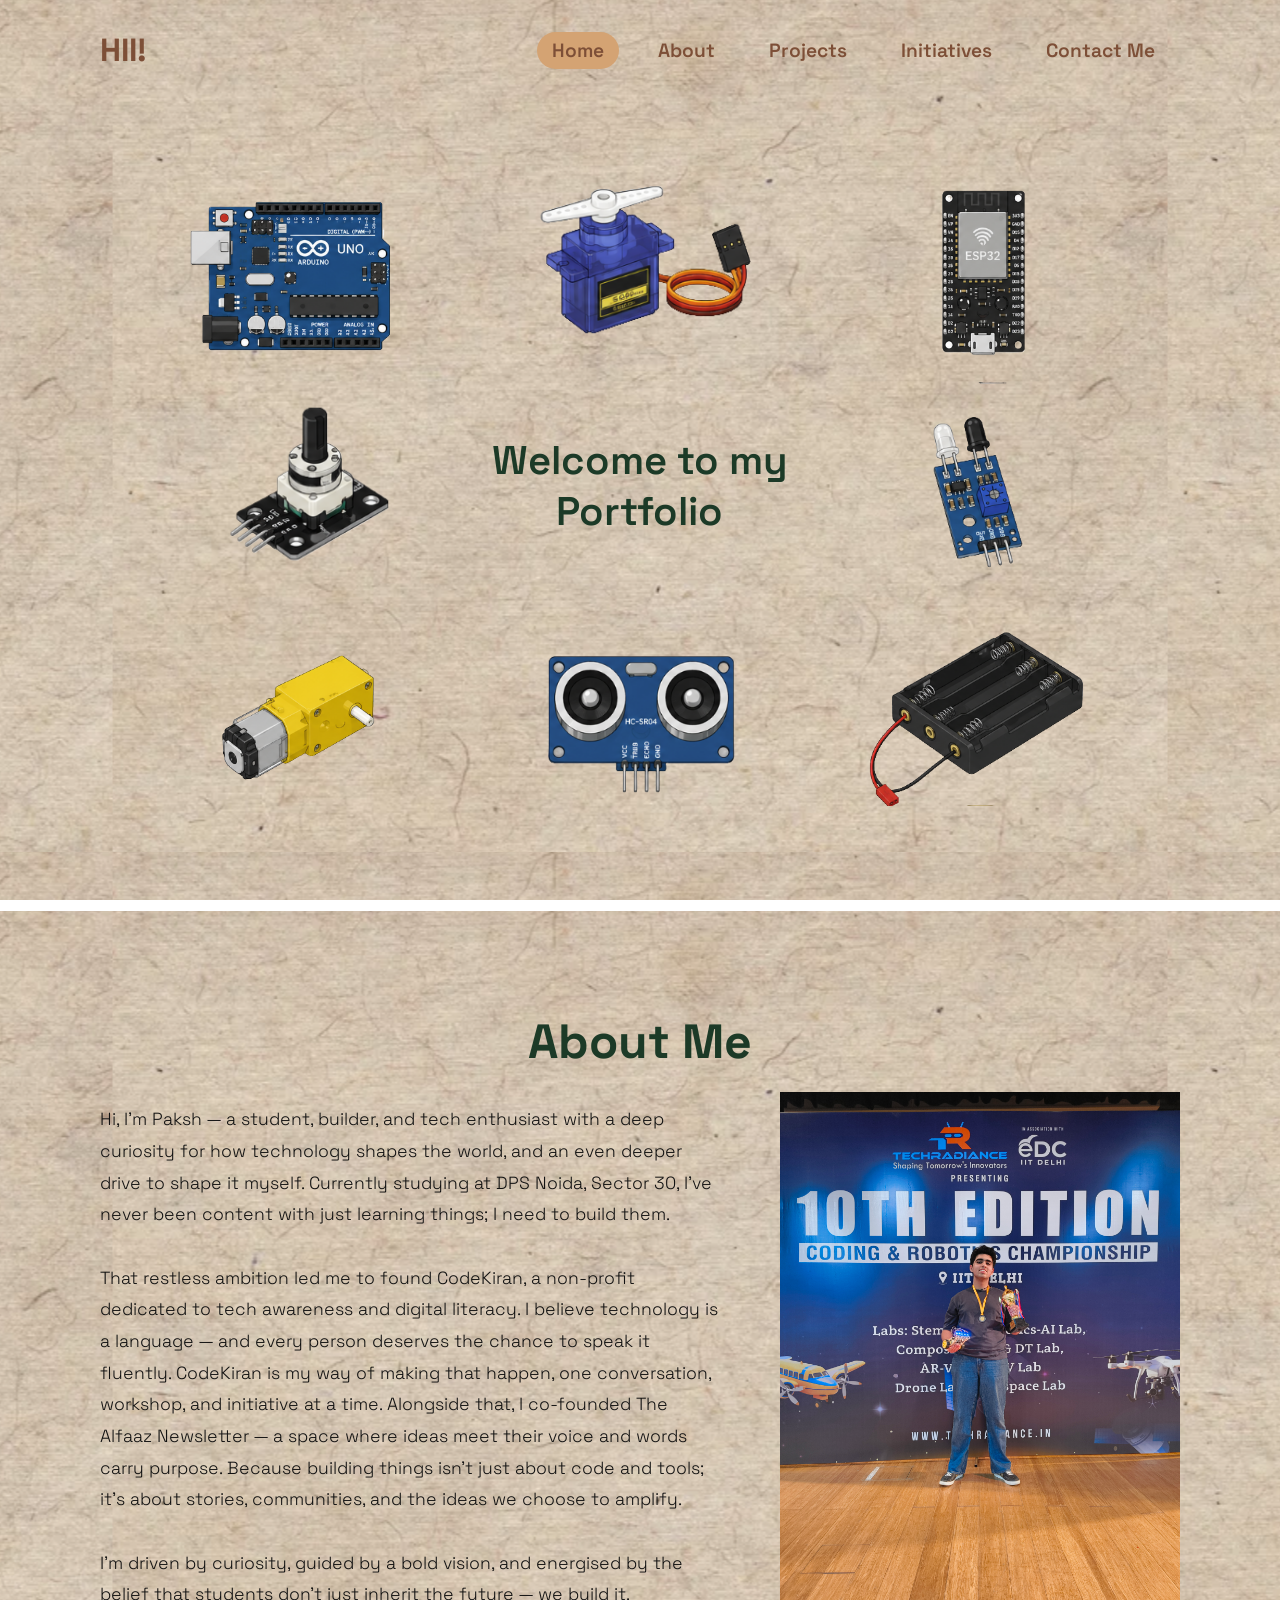
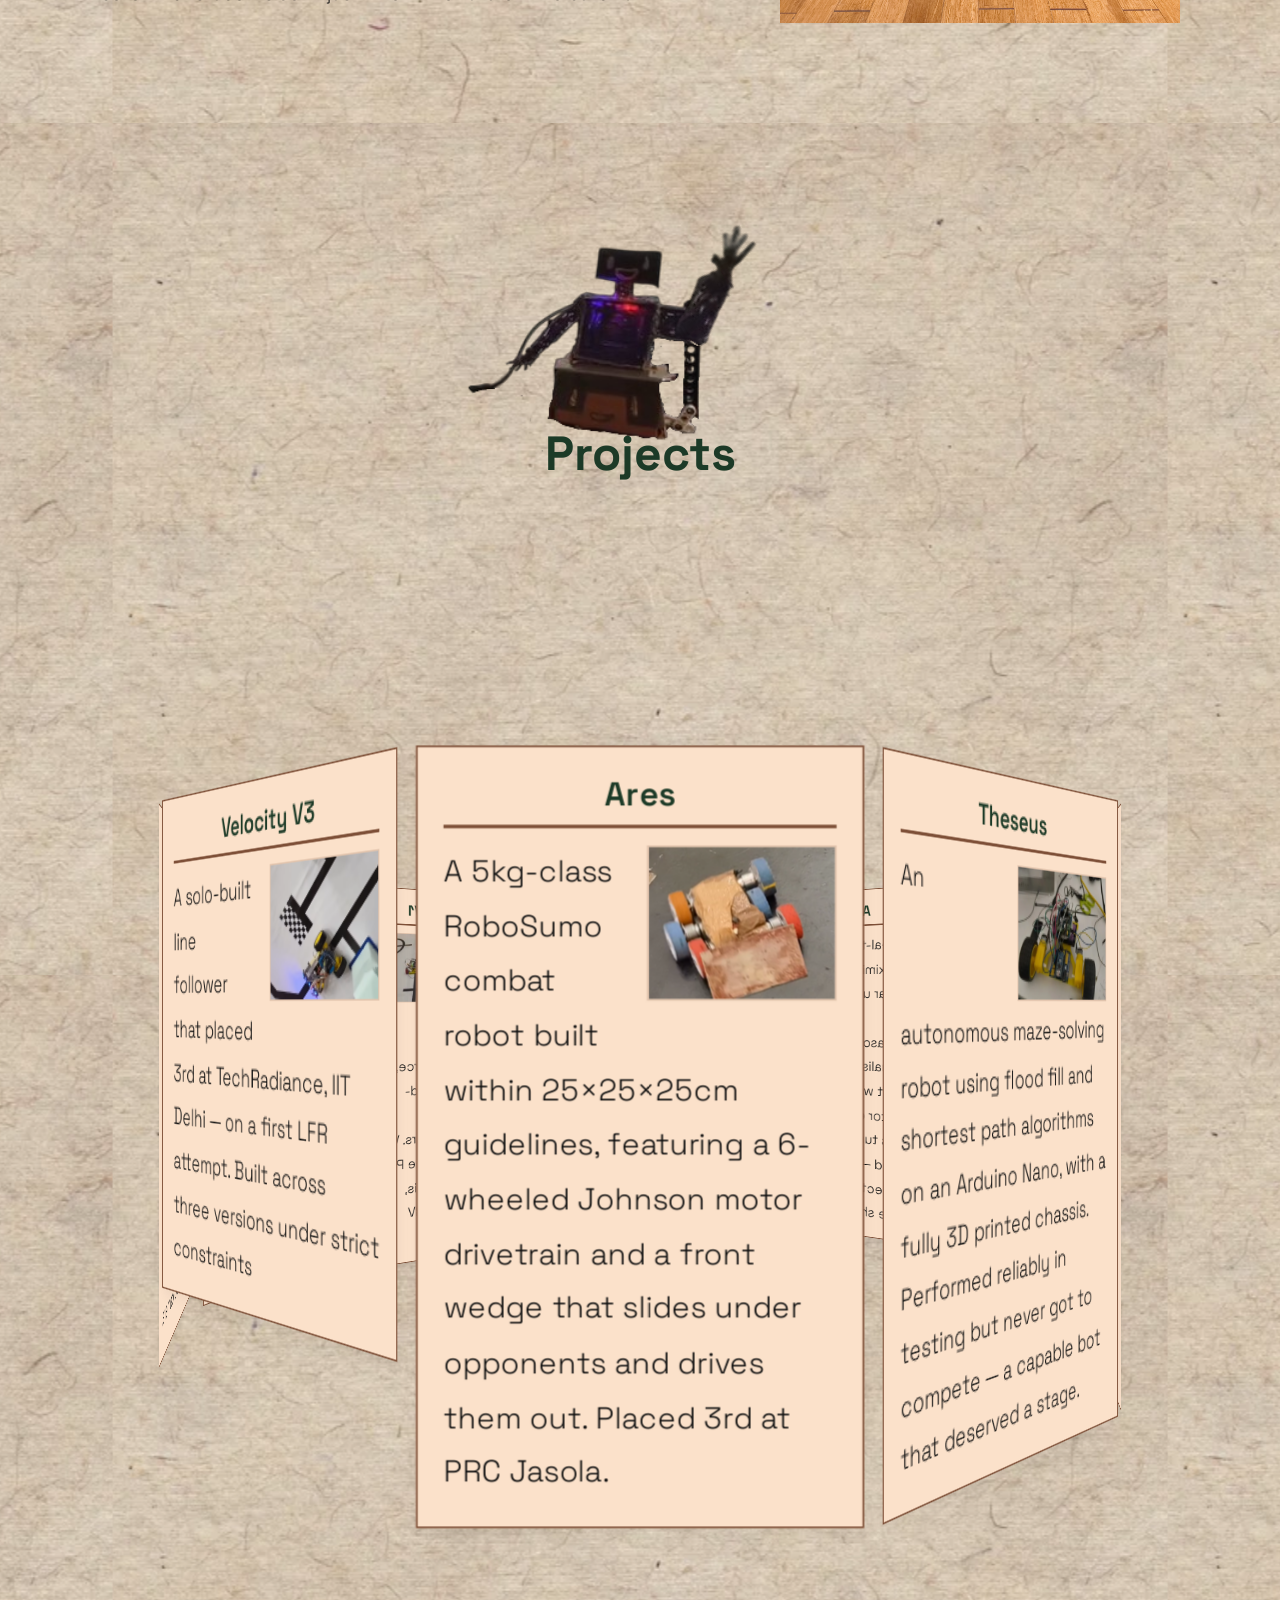
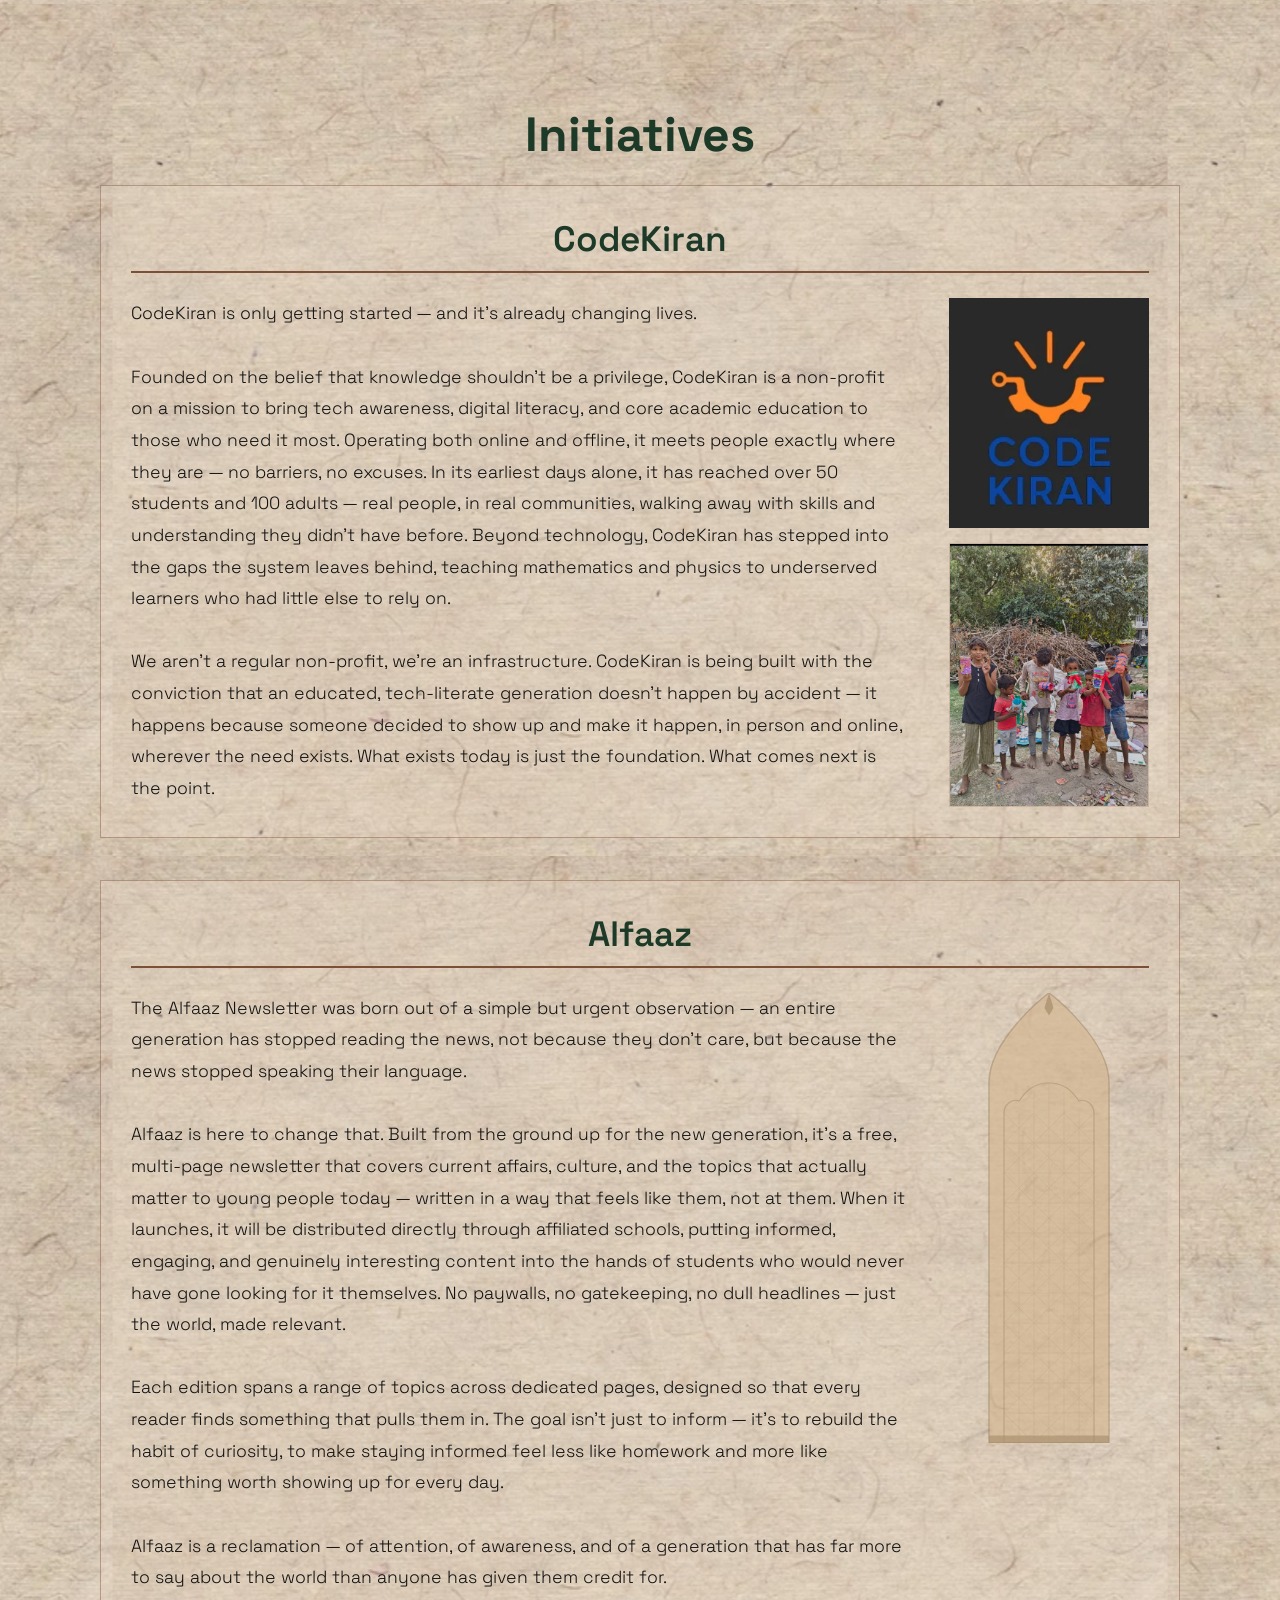
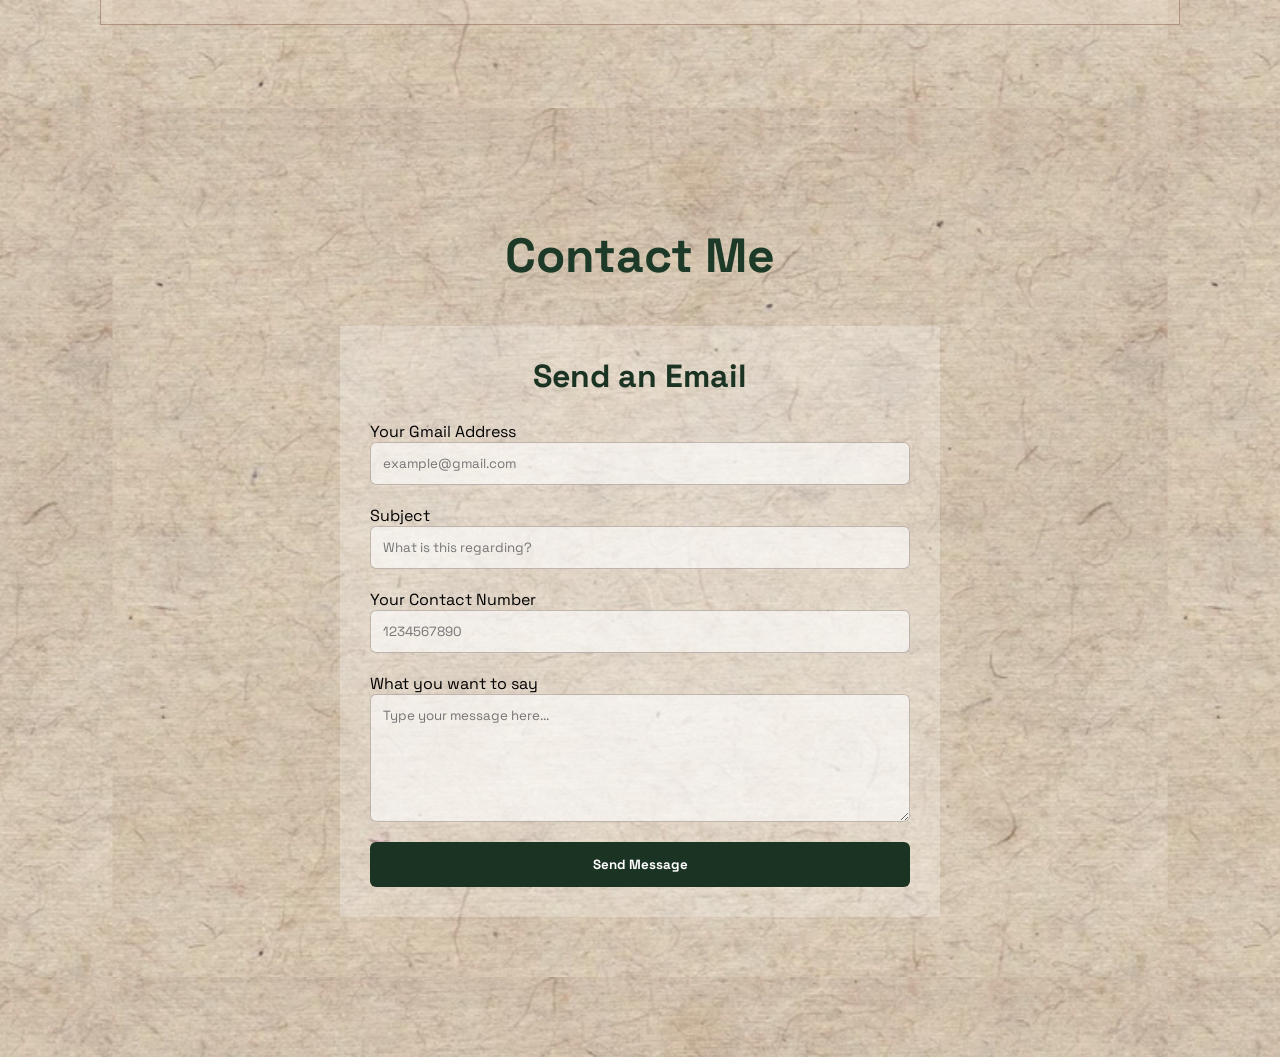
==== commit 5953b31e: "awshi" ====
--- a/index.html
+++ b/index.html
@@ -218,7 +218,6 @@
                     <span class="close">&times;</span>
                     <div id="mbody"></div>
                 </div>
-                <div class="hint">Press ESC to exit fullscreen</div>
             </div>
             <div id="toast" class="thidden">
                 <div class="tcontent">
--- a/pks.css
+++ b/pks.css
@@ -8,132 +8,6 @@
     font-family: "Space Grotesk", sans-serif;
 }
 
-.content {
-    background-color: transparent;
-    border: none;
-    border-radius: 0;
-    padding: 0;
-    width: 95%;
-    max-width: 950px;
-    max-height: 92vh;
-    overflow-y: auto; 
-    position: relative;
-    box-shadow: 0 10px 30px rgba(0, 0, 0, 0.3);
-    transform: scale(0.7);
-    transition: transform 0.3s cubic-bezier(0.34, 1.56, 0.64, 1);
-}
-
-.overlay.active .content {
-    transform: scale(1);
-}
-
-.content .box {
-    width: 100%;
-    min-height: 100%;
-    background: rgba(226, 212, 195, 0.98); 
-    backdrop-filter: blur(15px);
-    border: 1px solid #CFC4B0;
-    border-radius: 4px;
-    padding: 40px;
-    cursor: default;
-    box-sizing: border-box;
-}
-
-.content .aimg {
-    float: left;
-    width: 38%;
-    margin-right: 30px;
-    margin-bottom: 15px;
-    background: transparent;
-    border: none;
-}
-
-.content .byline {
-    clear: both; 
-    display: flex;
-    align-items: center;
-    gap: 7px;
-    font-family: 'Lora', Georgia, serif;
-    font-size: 11.5px;
-    color: #8C7E71;
-    padding-top: 20px;
-    border-top: 1px solid rgba(194, 181, 163, 0.3);
-}
-
-.content .aimg img {
-    width: 100%;
-    height: auto;
-    object-fit: contain;
-    display: block;
-    border-radius: 2px;
-    border: 1px solid rgba(125, 79, 55, 0.1);
-}
-
-.content .abody {
-    padding: 0;
-    text-align: left;
-    display: block;
-}
-
-.content .ahold {
-    display: flex;
-    flex-direction: column;
-    align-items: center;
-    gap: 8px;
-    color: #a89c8cb5;
-}
-
-.content .ahold svg {
-    width: 34px;
-    height: 34px;
-}
-
-.content .ahold span {
-    font-family: 'Lora', Georgia, serif;
-    font-size: 11px;
-    letter-spacing: 0.12em;
-    text-transform: uppercase;
-}
-
-.content .title {
-    font-family: 'Playfair Display', Georgia, serif;
-    font-size: 24px;
-    font-weight: 600;
-    line-height: 1.38;
-    color: #291E15;
-    margin-bottom: 12px;
-    border-bottom: none;
-    padding-bottom: 0;
-    text-align: left;
-}
-
-.content .line {
-    width: 30px;
-    height: 1px;
-    background: #C2B5A3;
-    margin-bottom: 13px;
-}
-
-.content .excerpt {
-    font-family: 'Lora', Georgia, serif;
-    font-size: 15px;
-    line-height: 1.72;
-    color: #5A4D42;
-    margin-bottom: 20px;
-}
-
-.content .byline .author {
-    color: #5A4D42;
-}
-
-.content .byline .dot {
-    color: #C2B5A3;
-}
-
-.content .byline .date {
-    font-style: italic;
-}
-
 html {
     scroll-behavior: smooth;
     height: 100%;
@@ -141,9 +15,10 @@
 
 body {
     background-image: url("img15.png");
-    background-size: cover;
+    background-size: auto;
     background-repeat: repeat;
     background-attachment: fixed;
+    background-position: top center;
     min-height: 100vh;
 }
 
@@ -154,7 +29,7 @@
 html::-webkit-scrollbar-track {
     background-image: url("img15.png");
     background-position: right top;
-    background-size: cover;
+    background-size: auto;
 }
 
 html::-webkit-scrollbar-thumb {
@@ -179,17 +54,18 @@
     width: 100%;
     padding: 30px 100px;
     display: flex;
-    justify-content: flex-start;
+    justify-content: space-between;
     align-items: center;
     z-index: 100;
     background-image: url("img15.png");
-    background-size: cover;
+    background-size: auto;
+    background-repeat: repeat;
+    background-position: top center;
 }
 
 .logo {
     color: #7D4F37;
     font-size: 2em;
-    margin-right: 270px;
 }
 
 .navigation a {
@@ -200,13 +76,49 @@
     border-radius: 20px;
     margin: 0 10px;
     font-weight: 600;
-    font-family: "Space Grotesk", sans-serif;
 }
 
 .navigation a:hover,
 .navigation a.active {
     background-color: #D4A373;
-    color: #7D4F37;
+}
+
+@media (max-width: 900px) {
+    header {
+        padding: 15px 5%;
+        flex-direction: column;
+        gap: 10px;
+    }
+    
+    .logo {
+        font-size: 1.5em;
+    }
+    
+    .navigation a {
+        font-size: 0.9em;
+        margin: 5px;
+        padding: 5px 10px;
+    }
+}
+
+@media (max-width: 768px) {
+    .navigation {
+        display: flex;
+        flex-wrap: nowrap;
+        justify-content: center;
+        width: 100%;
+    }
+
+    .navigation a {
+        font-size: 0.72em;
+        margin: 0 1px;
+        padding: 4px 5px;
+        white-space: nowrap;
+    }
+}
+
+h2 {
+    text-align: center;
 }
 
 .parallax {
@@ -230,7 +142,6 @@
     text-align: center;
     position: relative;
     z-index: 1;
-    will-change: transform;
 }
 
 .parallax img {
@@ -239,28 +150,40 @@
     max-width: 250px;
     max-height: 23vh;
     object-fit: contain;
-    background-color: transparent;
     transform: rotate(var(--rot, 0deg));
-    cursor: pointer;
-}
-
-#img1 { --rot: -12deg; }
-#img8 { --rot: 0deg; }
-#img2 { --rot: 15deg; }
-#img3 { --rot: 10deg; }
-#img4 { --rot: -12deg; }
-#img5 { --rot: -8deg; }
-#img6 { --rot: 0deg; }
-#img7 { --rot: 12deg; }
-
-#img1, #img2, #img3, #img4, #img5, #img6, #img7, #img8 {
-    transition: none !important;
+}
+
+@media (max-width: 768px) {
+    .parallax {
+        grid-template-columns: repeat(2, 1fr);
+        grid-template-rows: auto;
+        align-content: start;
+        min-height: 100vh;
+        padding: 125px 18px 40px 18px;
+        overflow: hidden;
+    }
+    
+    #text {
+        font-size: 1.8em;
+        order: 1;
+        grid-column: span 2;
+        margin: 10px 0 20px;
+    }
+
+    .parallax img {
+        order: 2;
+        width: 100%;
+        max-width: 135px;
+        max-height: 16vh;
+    }
 }
 
 .sec {
     position: relative;
     background-image: url("img15.png");
-    background-size: cover;
+    background-size: auto;
+    background-repeat: repeat;
+    background-position: top center;
     padding: 100px;
 }
 
@@ -271,13 +194,26 @@
 }
 
 .sec p {
-    font-size: 1em;
+    font-size: 1.1em;
     color: #111111;
     font-weight: 300;
-}
-
-.has {
-    text-align: center;
+    line-height: 1.8;
+}
+
+@media (max-width: 768px) {
+    .sec {
+        padding: 60px 5%;
+    }
+
+    body,
+    header,
+    .sec {
+        background-attachment: scroll;
+    }
+    
+    .sec h2 {
+        font-size: 2.2em;
+    }
 }
 
 .layout {
@@ -291,27 +227,14 @@
     margin: 0 auto;
 }
 
-.text {
-    flex: 1;
-    margin: 0;
-    line-height: 1.8;
-    font-size: 1.15rem;
-    text-align: left;
-}
-
 @media (max-width: 900px) {
     .layout {
         flex-direction: column-reverse;
         gap: 40px;
+    }
+    
+    .layout p {
         text-align: center;
-    }
-    
-    .text {
-        text-align: center;
-    }
-
-    .sec {
-        padding: 60px 20px;
     }
 }
 
@@ -319,24 +242,21 @@
     display: flex;
     flex-direction: column;
     align-items: center;
-    justify-content: center;
     gap: 15px;
-    width: 200px;
+    width: 100%;
+    max-width: 400px;
+    flex-shrink: 0;
 }
 
 .group img {
-    width: 150%;
+    width: 100%;
     height: auto;
     object-fit: contain;
-    border-radius: 0;
 }
 
 .man {
     width: 100%;
-    height: 810px;
-    margin-top: 0px;
-    text-align: center;
-    overflow: hidden;
+    height: 1000px;
     position: relative;
     display: flex;
     align-items: center;
@@ -367,18 +287,37 @@
     animation-play-state: paused;
 }
 
+@media (max-width: 768px) {
+    .man {
+        height: auto;
+        padding: 40px 0;
+    }
+    
+    .man .boy {
+        display: flex;
+        flex-direction: column;
+        width: 100%;
+        height: auto;
+        animation: none;
+        transform: none;
+        gap: 20px;
+        padding: 0 5%;
+    }
+    
+    .man .boy .guy {
+        position: relative;
+        transform: none !important;
+        width: 100%;
+        height: auto;
+    }
+}
+
 .box {
     background-color: #fbe1ca;
     border: 1px solid #7D4F37;
     padding: 15px;
     width: 100%;
-    height: 110%;
-    box-sizing: border-box;
-    font-family: "Space Grotesk", sans-serif;
     box-shadow: 2px 4px 10px rgba(0, 0, 0, 0.05);
-    overflow: hidden;
-    backface-visibility: hidden;
-    -webkit-backface-visibility: hidden;
     text-align: left;
     cursor: pointer;
 }
@@ -387,7 +326,6 @@
     color: #1C3A27;
     font-size: 1.2em;
     font-weight: 600;
-    margin-top: 0;
     margin-bottom: 10px;
     text-align: center;
     border-bottom: 2px solid #7D4F37;
@@ -401,46 +339,21 @@
     width: 110px;
     height: 90px;
     object-fit: cover;
-
     border: 1px solid rgba(125, 79, 55, 0.2);
-    transform: translateZ(0);
 }
 
 .summary {
     color: #2B2625;
     font-size: 0.85em;
     line-height: 1.4;
-    margin: 0;
-    text-align: left;
-    -webkit-hyphens: auto;
-    -ms-hyphens: auto;
-    hyphens: auto;
-}
-
-@media (max-width: 600px) {
-    .man .boy {
-        width: 280px;
-        height: auto;
-        min-height: 250px;
-    }
-    .man .boy .guy {
-        transform: rotateY(calc((var(--position) - 1) * (360 / var(--quantity)) * -1deg)) translateZ(250px);
-    }
-    .img {
-        float: none;
-        display: block;
-        width: 100%;
-        height: 120px;
-        margin-left: 0;
-        margin-bottom: 10px;
-    }
 }
 
 .robot {
     position: relative;
-    width: 500px;
+    width: 100%;
+    max-width: 500px;
     height: 100px;
-    margin: 100px auto;
+    margin: 50px auto;
 }
 
 .bot {
@@ -449,7 +362,6 @@
     top: 50%;
     left: 50%;
     transform: translate(-50%, -50%);
-    z-index: 2;
 }
 
 .arm {
@@ -457,9 +369,26 @@
     width: 350px;
     top: -95%;
     left: 14%;
-    z-index: 2;
     transform-origin: 233px 155px;
-    transition: transform 0s ease-out;
+}
+
+@media (max-width: 768px) {
+    .robot {
+        max-width: 260px;
+        height: 75px;
+        margin: 25px auto 35px;
+    }
+
+    .bot,
+    .arm {
+        width: 220px;
+    }
+
+    .arm {
+        top: calc(-78% + 4px);
+        left: calc(13% - 15px);
+        transform-origin: 146px 97px;
+    }
 }
 
 .inner {
@@ -469,13 +398,6 @@
     border: 1px solid #7d4f3770;
     padding: 30px;
     width: 100%;
-    box-sizing: border-box;
-    font-family: "Space Grotesk", sans-serif;
-    box-shadow: 2px 4px 10px rgba(0, 0, 0, 0.05);
-    overflow: hidden;
-    backface-visibility: hidden;
-    -webkit-backface-visibility: hidden;
-    text-align: left;
 }
 
 .heading {
@@ -502,6 +424,14 @@
     justify-content: space-between;
 }
 
+@media (max-width: 900px) {
+    .ilayout {
+        flex-direction: column-reverse;
+        align-items: center;
+        gap: 30px;
+    }
+}
+
 .ipics {
     display: flex;
     flex-direction: column;
@@ -517,43 +447,39 @@
     object-fit: cover;
     border: 1px solid rgba(125, 79, 55, 0.2);
 }
+
 .ipicwide {
-    width: 50%;
+    width: 100%;
     height: auto;
     object-fit: cover;
-    border: 1px solid rgba(125, 79, 55, 0.2);
-}/*fghj*/
+}
 
 .para {
     flex: 1;
     color: #2B2625;
     font-size: 1rem;
     line-height: 1.6;
-    margin: 0;
-    text-align: left;
 }
 
 .msvg {
     width: 100%;
-    height: 100%;
-    min-height: 280px;
     max-height: 450px;
     display: block;
-    margin: 0 auto;
-    filter: drop-shadow(0 2px 4px rgba(0, 0, 0, 0.05));
-}
-
-.msvg path, 
-.msvg rect, 
-.msvg circle, 
-.msvg g {
-    transition: opacity 0.3s ease;
-}
-
-@media (max-width: 900px) {
+}
+
+@media (max-width: 768px) {
+    .ilayout {
+        flex-direction: column;
+    }
+
+    .ipics {
+        width: min(100%, 240px);
+        margin: 0 auto;
+    }
+
+    .ipicwide,
     .msvg {
-        width: 150px;
-        min-height: 200px;
+        display: none;
     }
 }
 
@@ -575,6 +501,115 @@
     opacity: 1;
 }
 
+.content {
+    background-color: transparent;
+    width: 95%;
+    max-width: 950px;
+    max-height: 92vh;
+    overflow-y: auto;
+    position: relative;
+    box-shadow: 0 10px 30px rgba(0, 0, 0, 0.3);
+    transform: scale(0.7);
+    transition: transform 0.3s cubic-bezier(0.34, 1.56, 0.64, 1);
+}
+
+.overlay.active .content {
+    transform: scale(1);
+}
+
+.content .box {
+    background: rgba(226, 212, 195, 0.98);
+    backdrop-filter: blur(15px);
+    padding: 40px;
+}
+
+.content .abody {
+    display: grid;
+    grid-template-columns: minmax(220px, 34%) 1fr;
+    gap: 0 30px;
+    align-items: start;
+}
+
+.content .title,
+.content .line,
+.content .byline {
+    grid-column: 1 / -1;
+}
+
+.content .aimg {
+    width: 100%;
+    margin: 0;
+    grid-column: 1;
+    grid-row: 3;
+}
+
+.content .aimg img {
+    display: block;
+    width: 100%;
+    max-height: 330px;
+    object-fit: contain;
+}
+
+.content .excerpt {
+    grid-column: 2;
+    grid-row: 3;
+}
+
+@media (max-width: 768px) {
+    .content .box {
+        padding: 30px 20px;
+    }
+
+    .content .abody {
+        display: block;
+    }
+    
+    .content .aimg {
+        width: 100%;
+        margin-bottom: 18px;
+        display: flex;
+        justify-content: center;
+    }
+
+    .content .aimg img {
+        display: block;
+        width: 100%;
+        max-height: 220px;
+        object-fit: contain;
+    }
+}
+
+.content .byline {
+    display: flex;
+    gap: 7px;
+    font-size: 11.5px;
+    color: #8C7E71;
+    padding-top: 20px;
+    border-top: 1px solid rgba(194, 181, 163, 0.3);
+}
+
+.content .title {
+    font-family: 'Playfair Display', serif;
+    font-size: 24px;
+    font-weight: 600;
+    color: #291E15;
+    margin-bottom: 12px;
+}
+
+.content .line {
+    width: 30px;
+    height: 1px;
+    background: #C2B5A3;
+    margin-bottom: 13px;
+}
+
+.content .excerpt {
+    font-family: 'Lora', serif;
+    font-size: 15px;
+    line-height: 1.72;
+    color: #5A4D42;
+}
+
 .close {
     position: absolute;
     top: 10px;
@@ -582,34 +617,7 @@
     font-size: 32px;
     color: #291E15;
     cursor: pointer;
-    font-weight: bold;
     z-index: 10001;
-    text-shadow: 0 0 5px rgba(255, 255, 255, 0.8);
-}
-
-.hint {
-    position: absolute;
-    top: 20px;
-    left: 50%;
-    transform: translateX(-50%);
-    background: rgba(0, 0, 0, 0.7);
-    color: #fff;
-    padding: 8px 16px;
-    border-radius: 4px;
-    font-family: sans-serif;
-    font-size: 0.85em;
-    pointer-events: none;
-    opacity: 0;
-    transition: opacity 0.5s ease;
-}
-
-.overlay.active .hint {
-    opacity: 1;
-    animation: fadeOutHint 3s forwards 1.5s;
-}
-
-@keyframes fadeOutHint {
-    to { opacity: 0; }
 }
 
 .cform {
@@ -617,8 +625,6 @@
     margin: 40px auto;
     padding: 30px;
     background: rgba(255, 255, 255, 0.25);
-    box-shadow: 0 4px 15px rgba(0, 0, 0, 0.05);
-    font-family: inherit;
 }
 
 .ftitle {
@@ -634,32 +640,12 @@
     margin-bottom: 20px;
 }
 
-.fgroup label {
-    color: #4a3329;
-    font-weight: 600;
-    margin-bottom: 8px;
-    font-size: 0.95rem;
-}
-
-.fgroup input,
-.fgroup textarea {
+.fgroup input, .fgroup textarea {
     width: 100%;
     padding: 12px;
     border: 1.5px solid rgba(74, 51, 41, 0.3);
     border-radius: 6px;
     background: rgba(255, 255, 255, 0.6);
-    color: #2b1e18;
-    font-size: 1rem;
-    box-sizing: border-box;
-    transition: all 0.3s ease;
-}
-
-.fgroup input:focus,
-.fgroup textarea:focus {
-    outline: none;
-    border-color: #1b3322;
-    background: rgba(255, 255, 255, 0.9);
-    box-shadow: 0 0 8px rgba(27, 51, 34, 0.15);
 }
 
 .btn {
@@ -669,19 +655,8 @@
     padding: 14px;
     border: none;
     border-radius: 6px;
-    font-size: 1.1rem;
     font-weight: bold;
     cursor: pointer;
-    transition: background-color 0.2s ease, transform 0.1s ease;
-}
-
-.btn:hover {
-    background-color: #122217;
-    transform: translateY(-1px);
-}
-
-.btn:active {
-    transform: translateY(1px);
 }
 
 #toast {
@@ -693,25 +668,9 @@
     color: #ffffff;
     padding: 12px 24px;
     border-radius: 25px;
-    box-shadow: 0 4px 15px rgba(0, 0, 0, 0.3);
-    font-family: inherit;
-    font-size: 0.95rem;
     z-index: 9999;
     opacity: 0;
-    pointer-events: none;
-    transition: transform 0.4s cubic-bezier(0.175, 0.885, 0.32, 1.275), opacity 0.3s ease;
-}
-
-.tcontent {
-    display: flex;
-    align-items: center;
-    gap: 10px;
-}
-
-.ticon {
-    width: 20px;
-    height: 20px;
-    fill: #4caf50;
+    transition: all 0.3s ease;
 }
 
 #toast.tshow {
@@ -721,13 +680,4 @@
 
 .pot {
     display: none !important;
-    visibility: hidden !important;
-    opacity: 0 !important;
-    position: absolute !important;
-    top: -9999px !important;
-    left: -9999px !important;
-    width: 0 !important;
-    height: 0 !important;
-    overflow: hidden !important;
-    z-index: -9999 !important;
-}
+}
